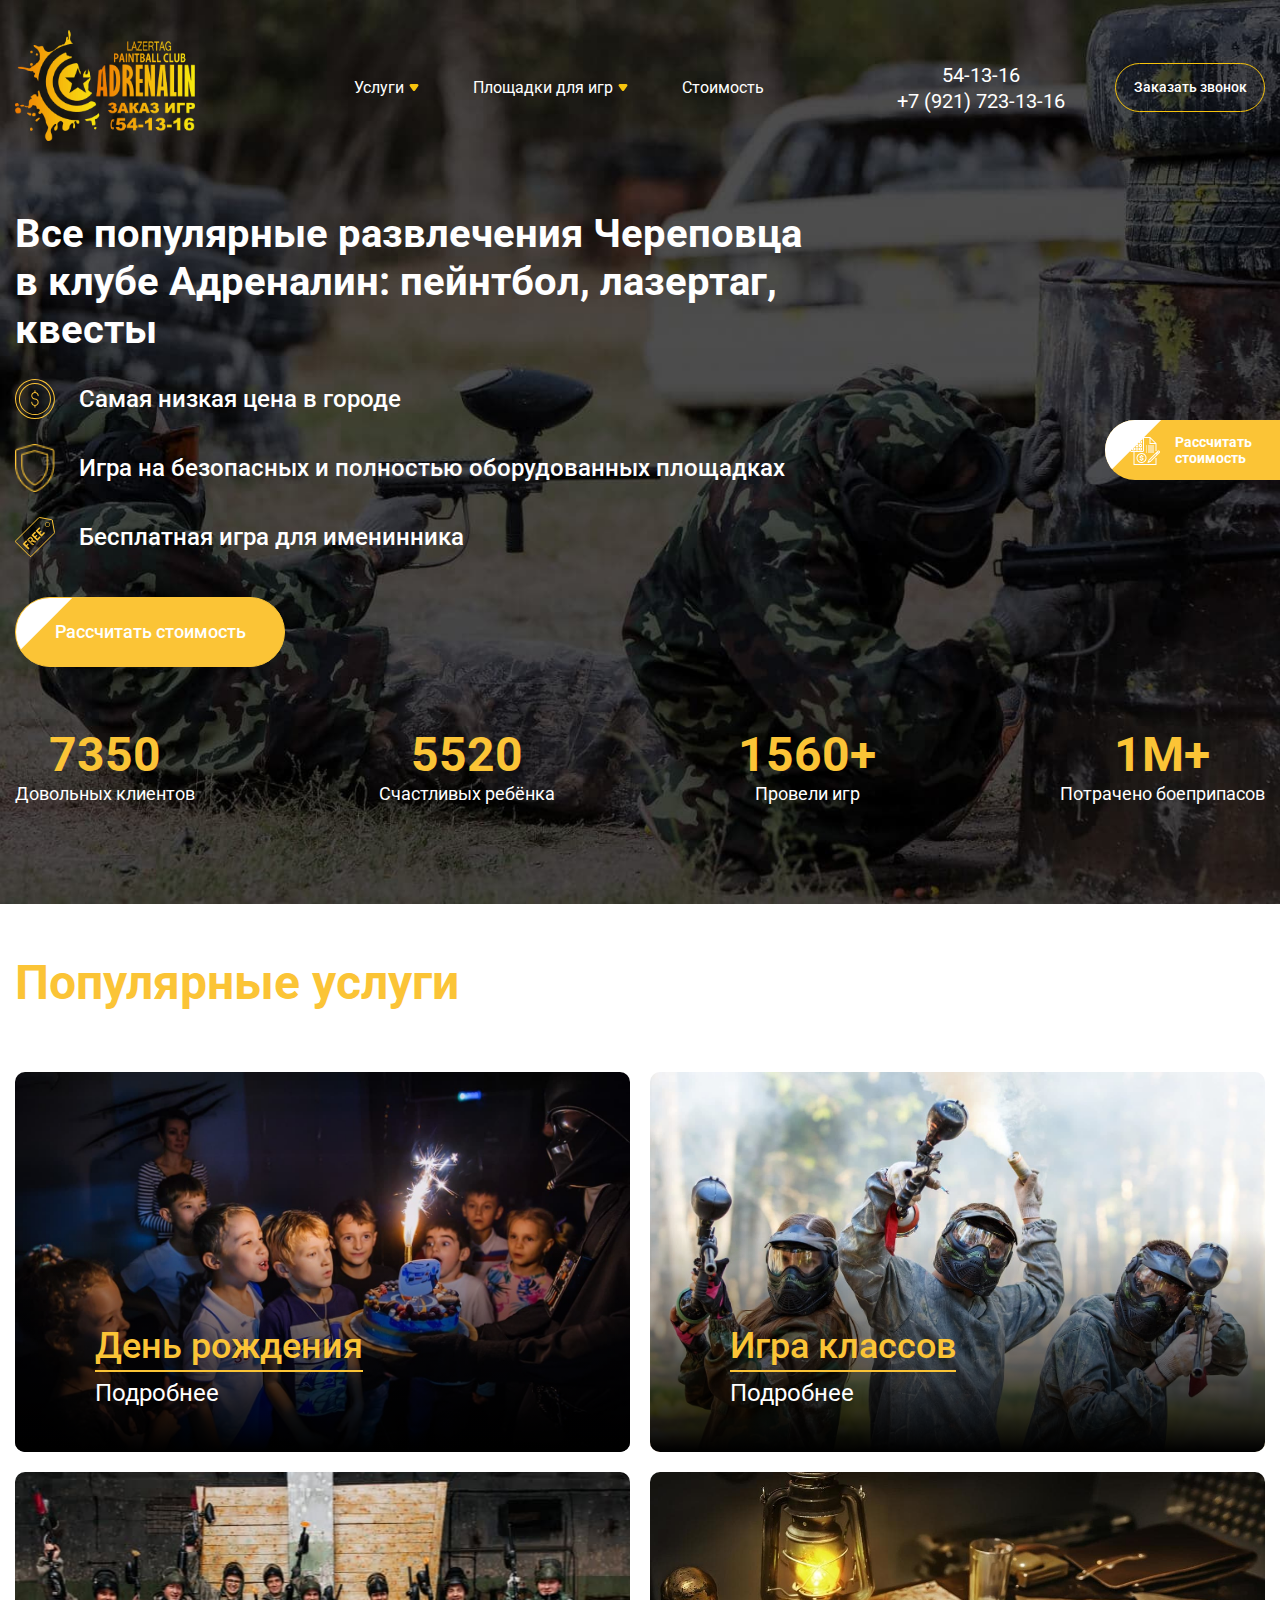
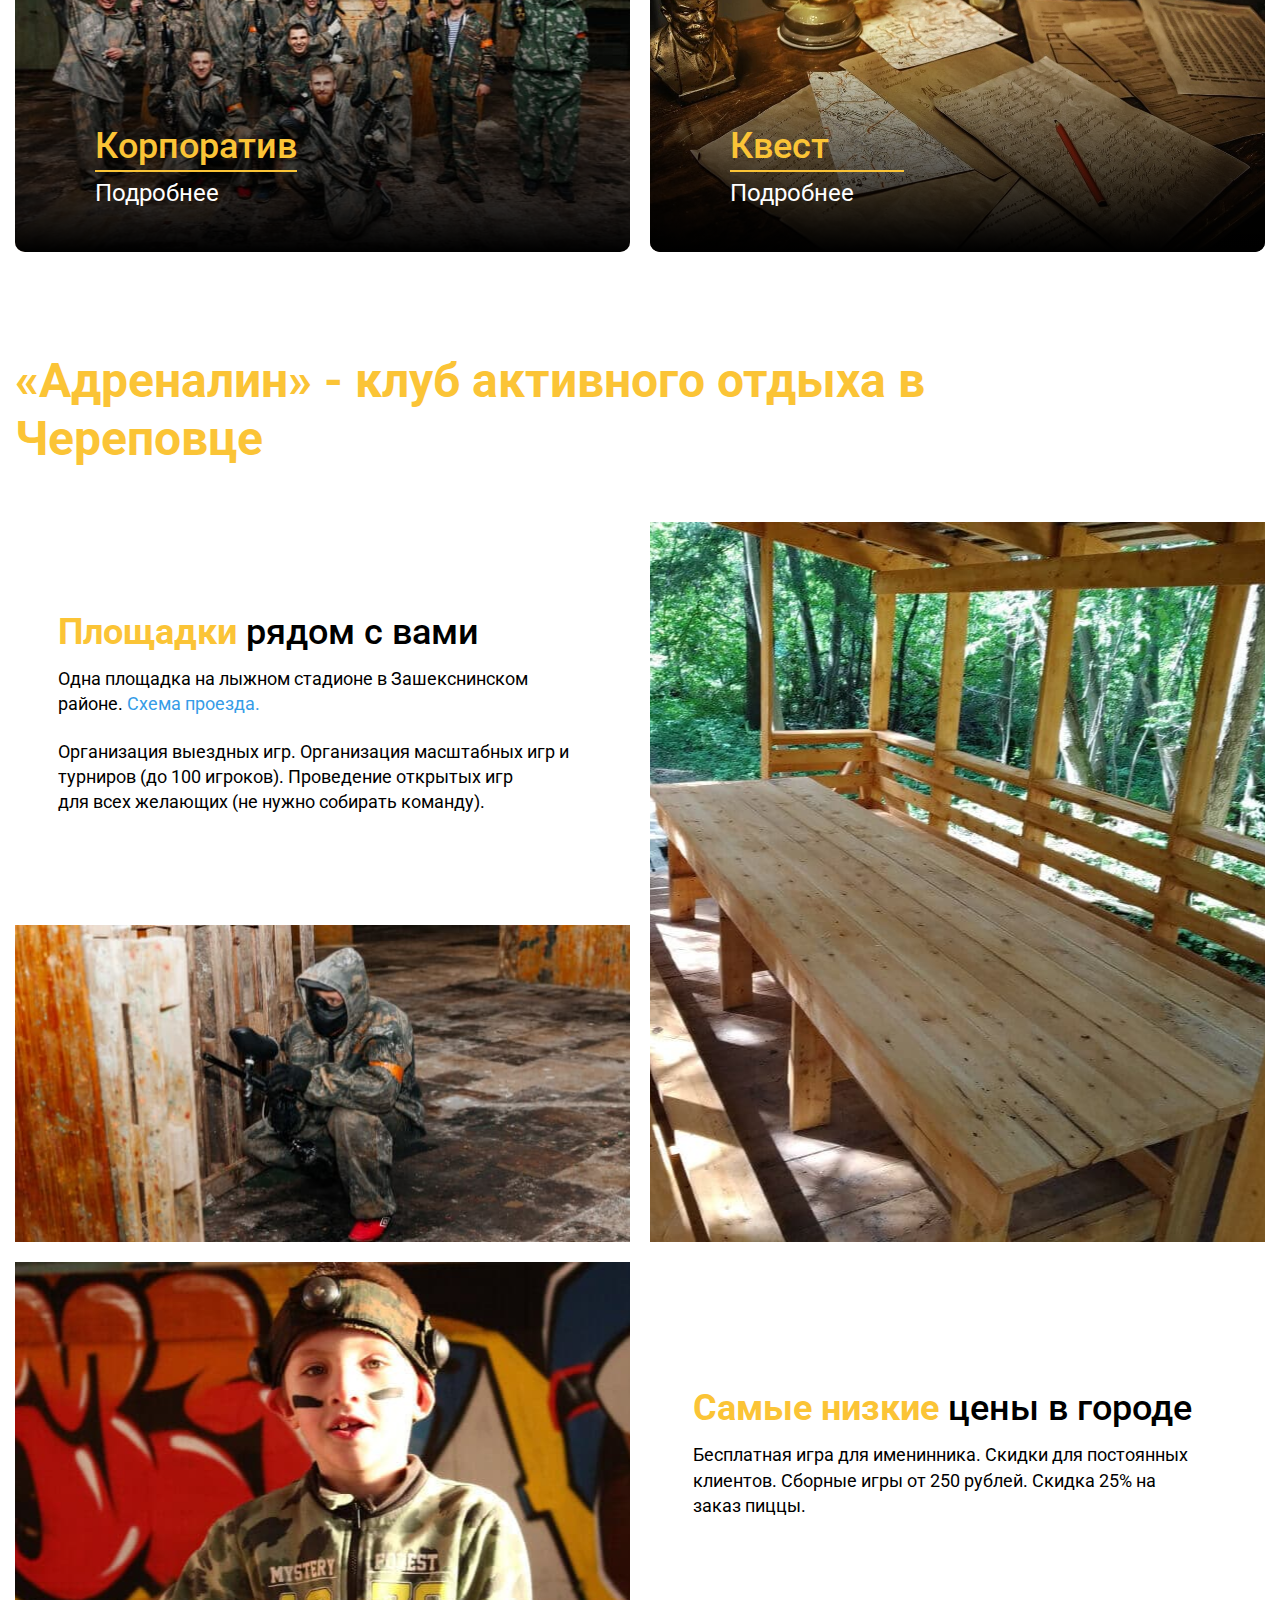
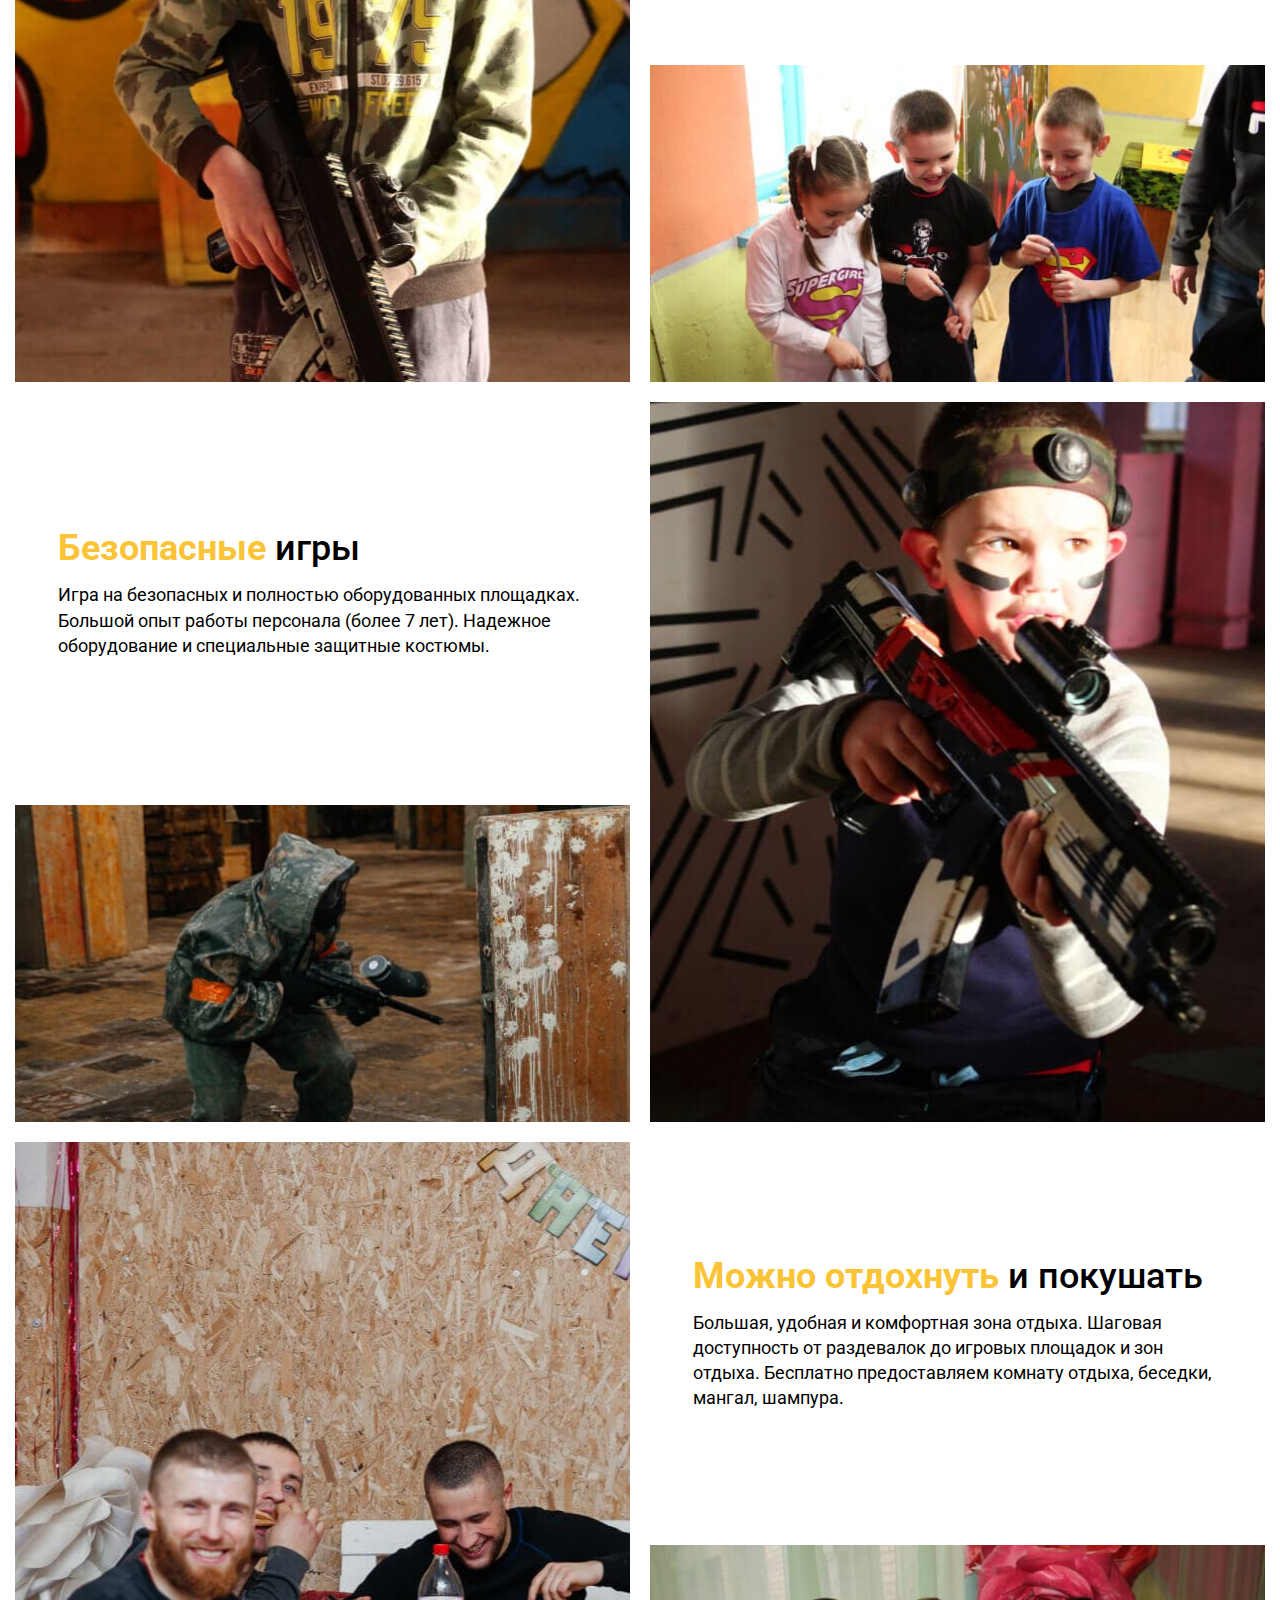
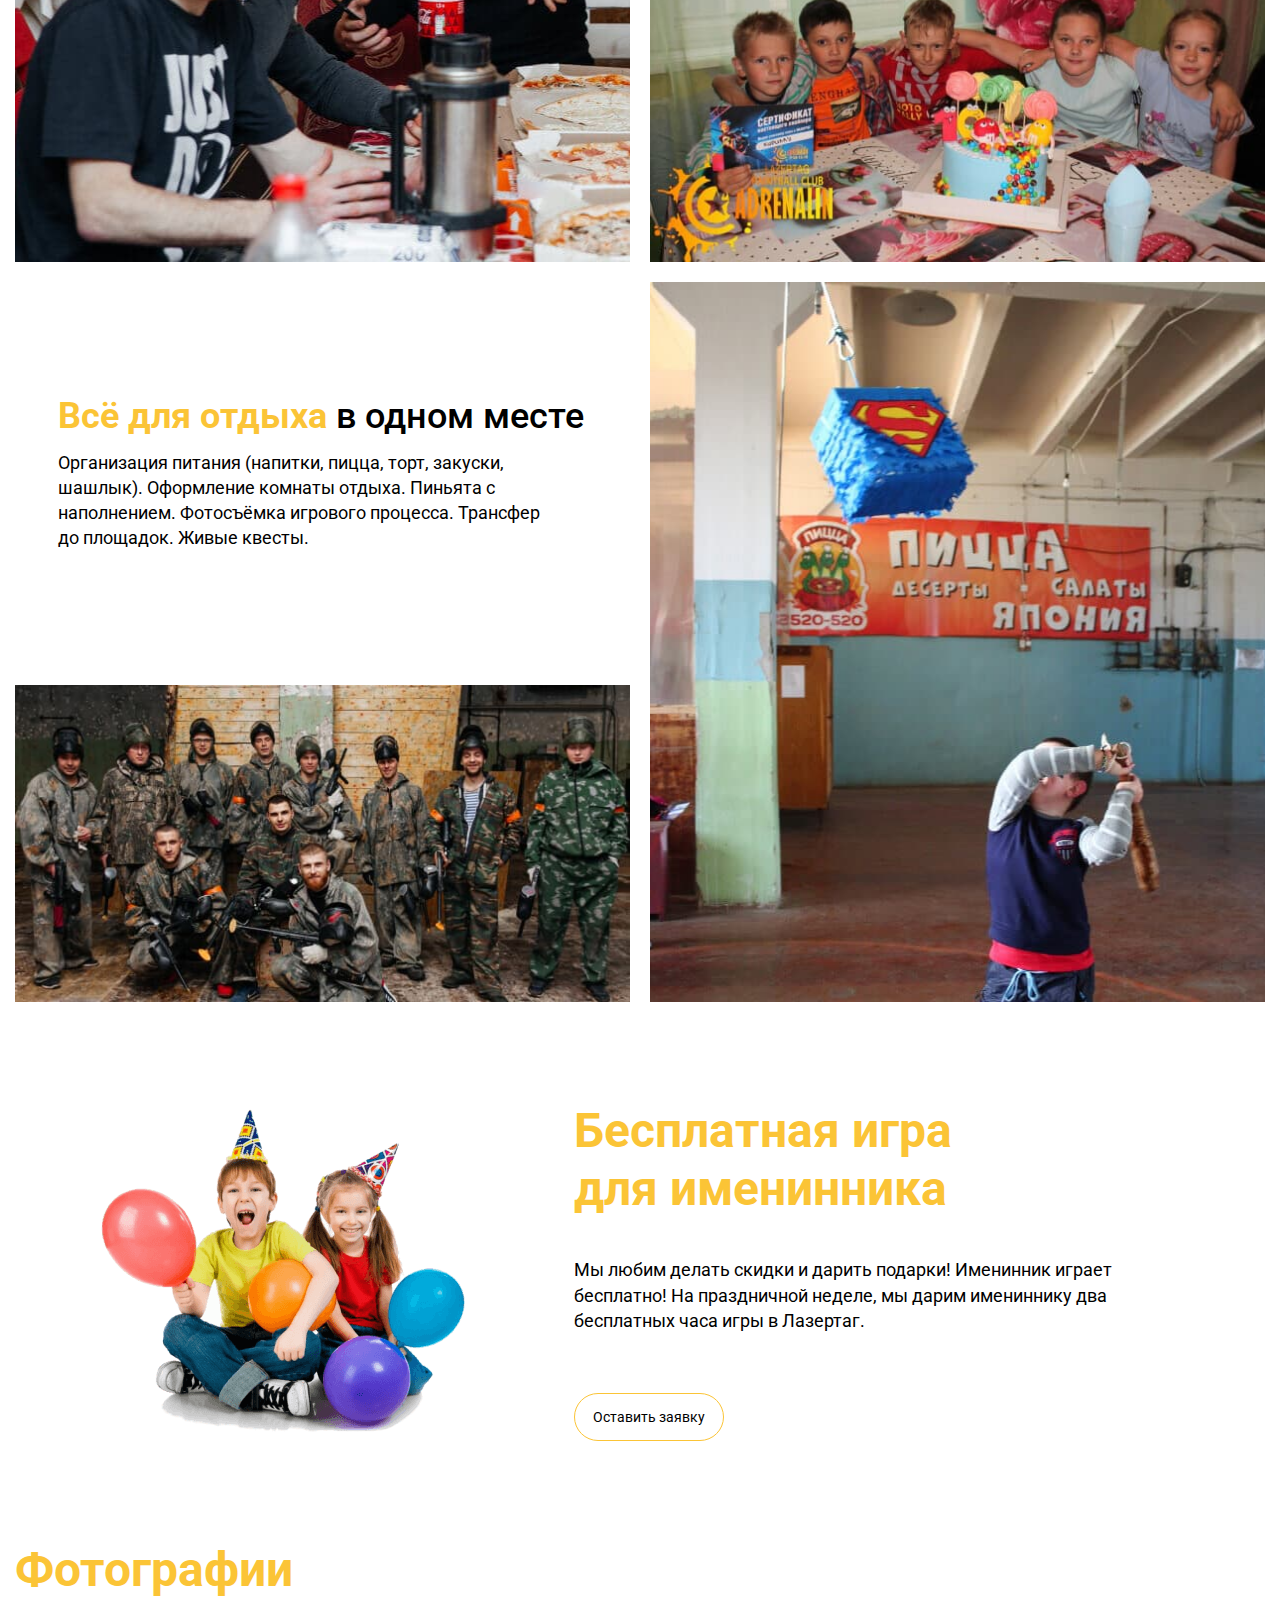
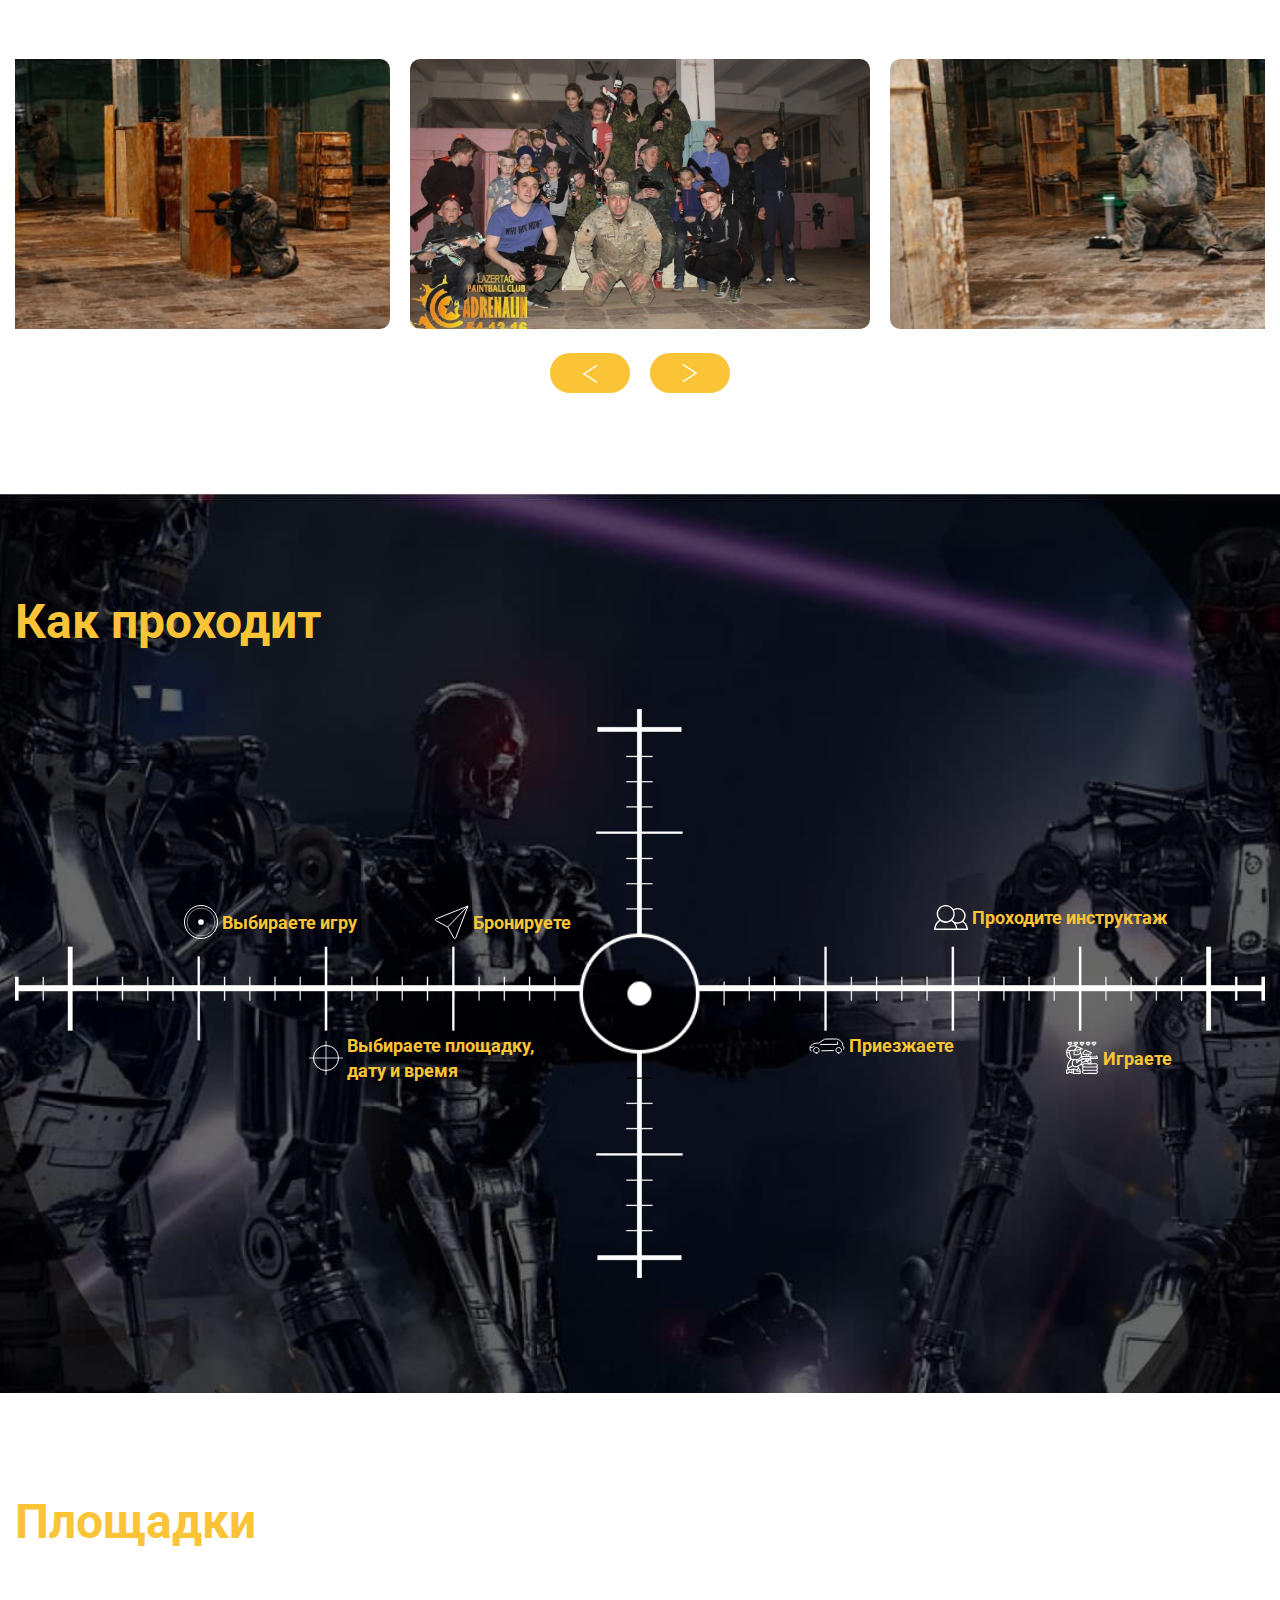
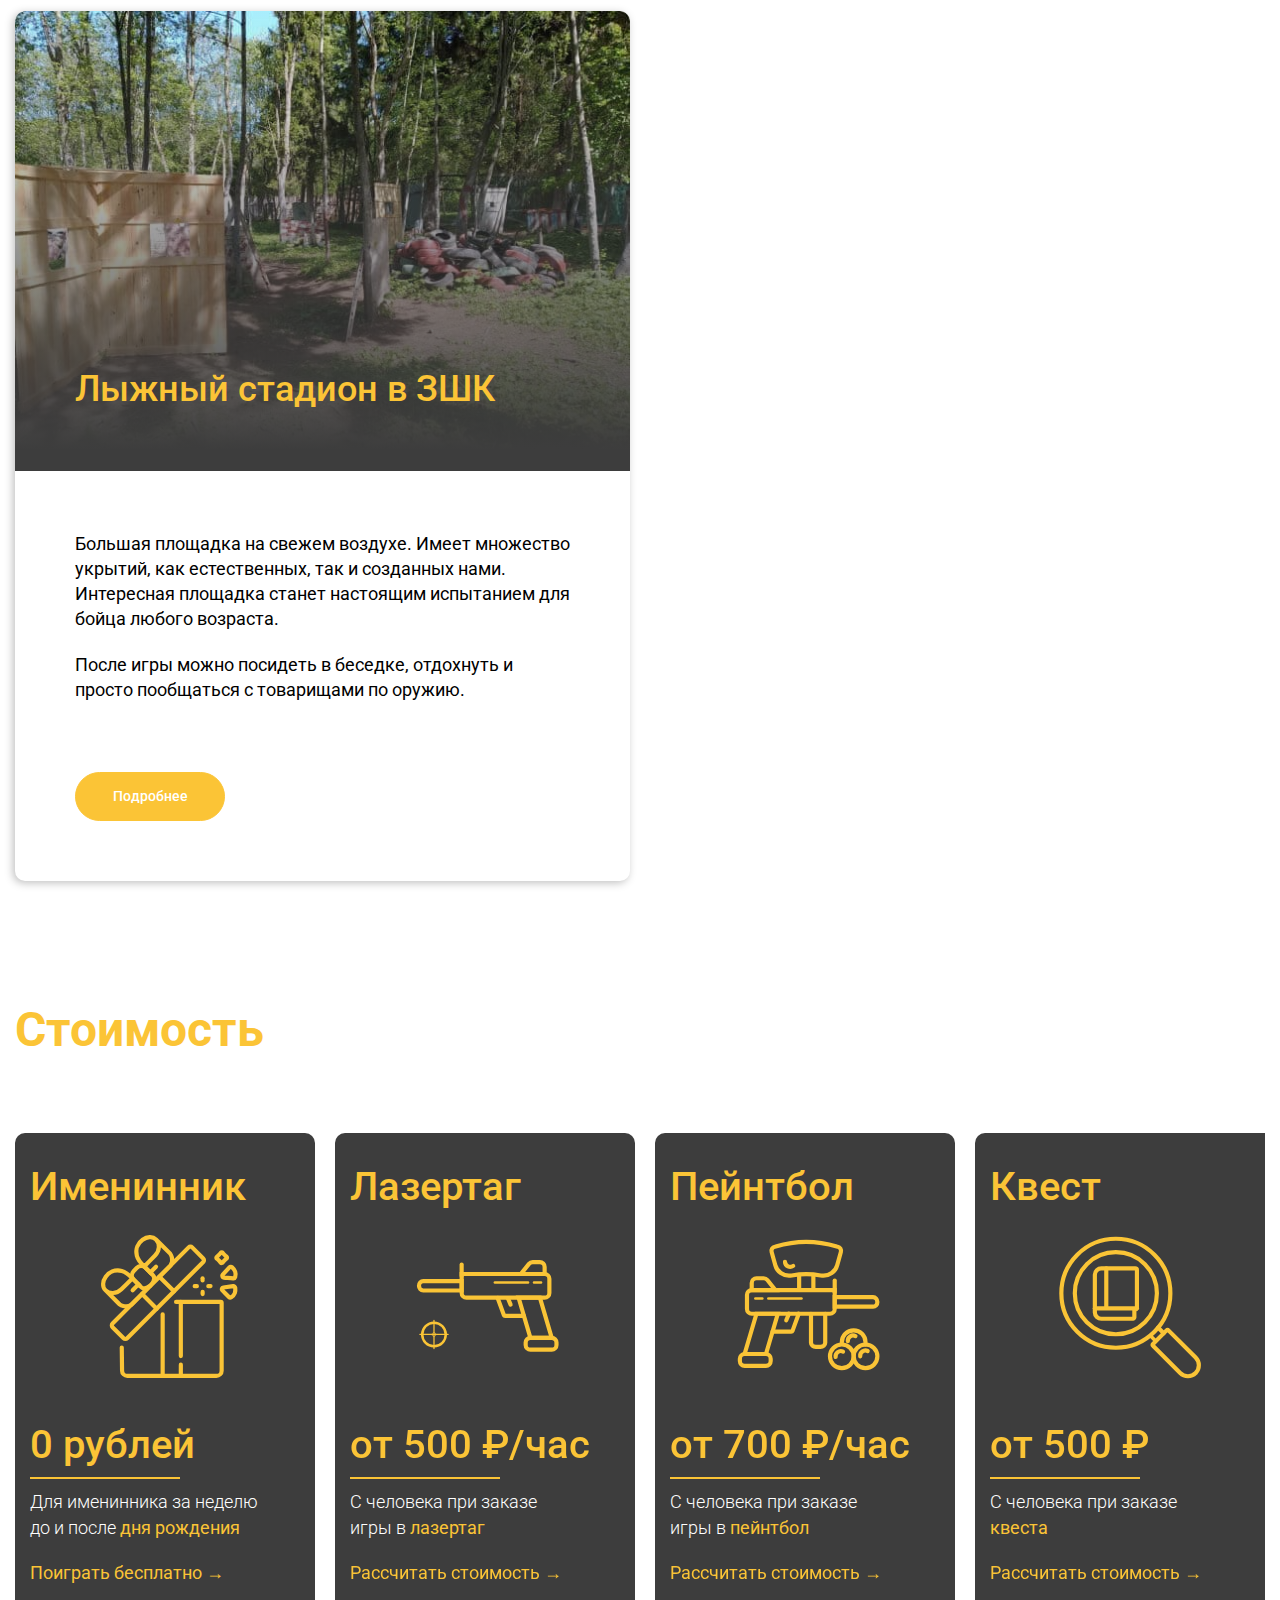
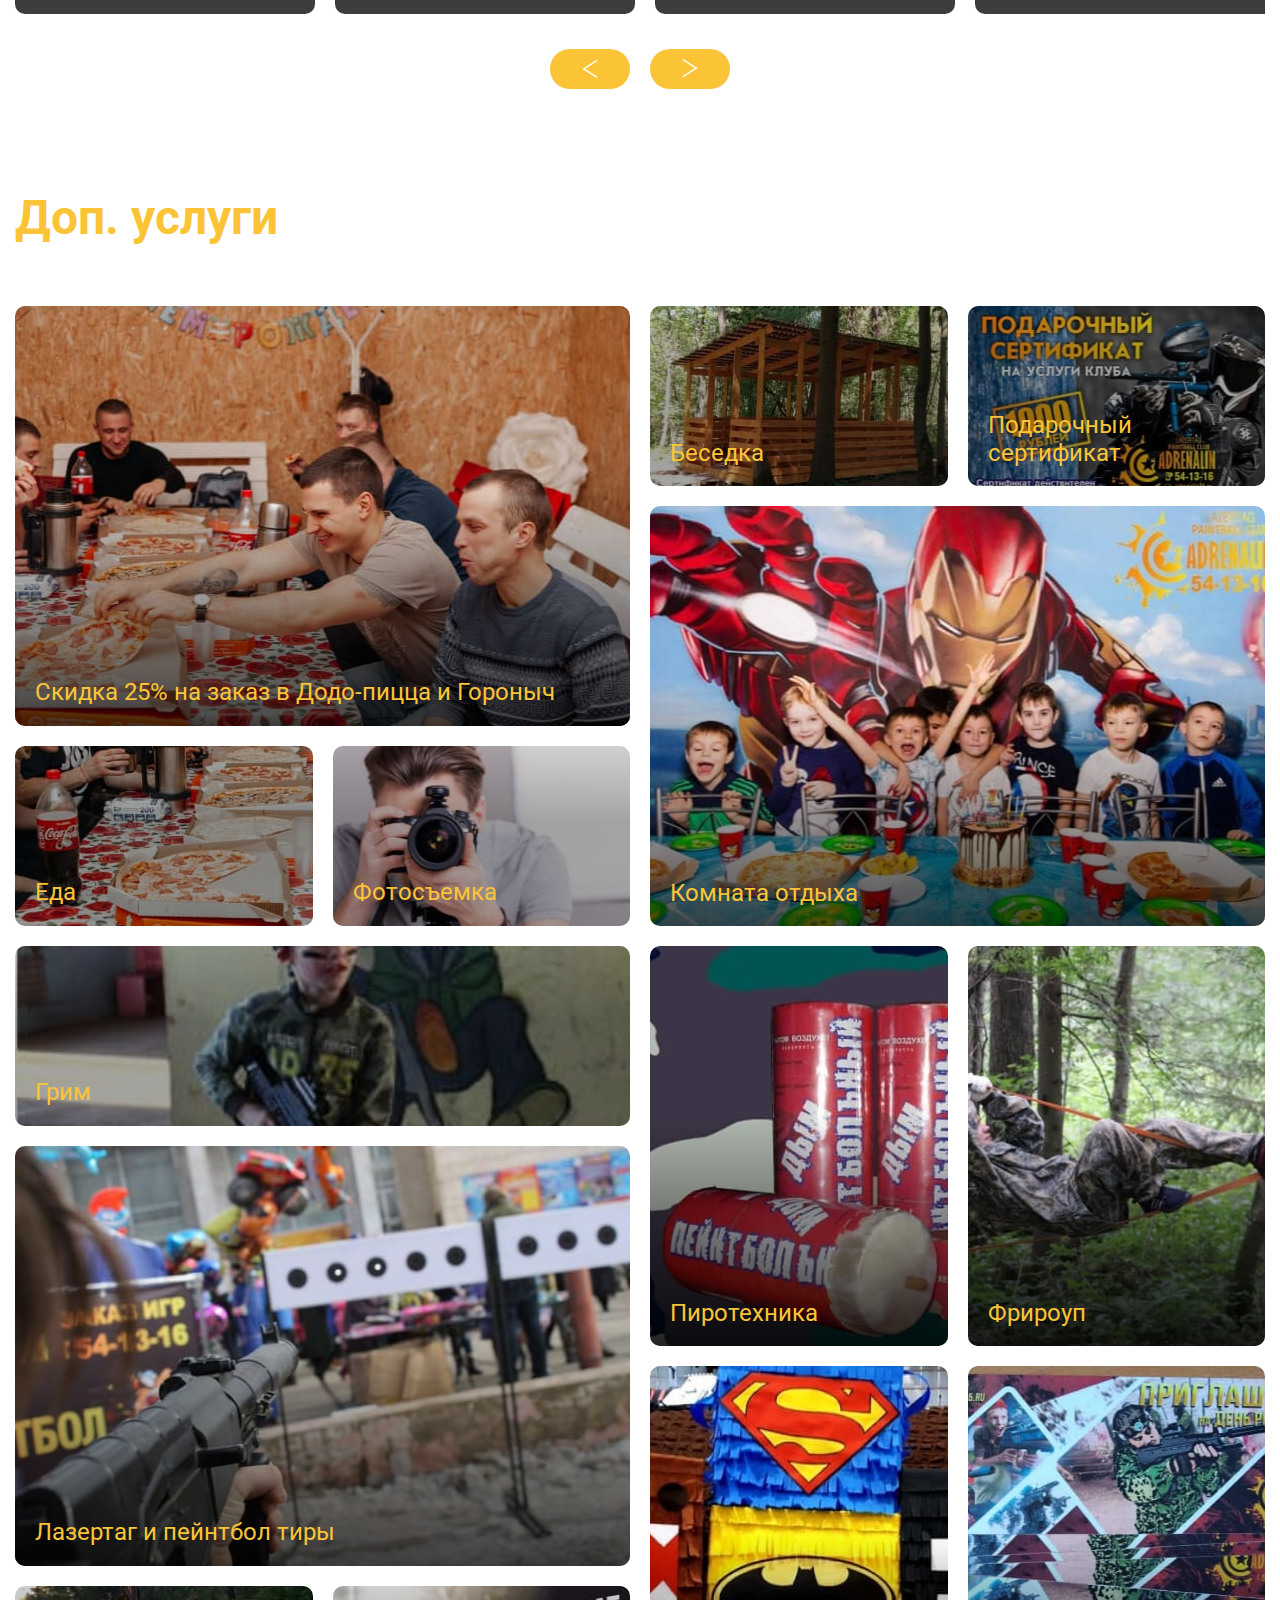
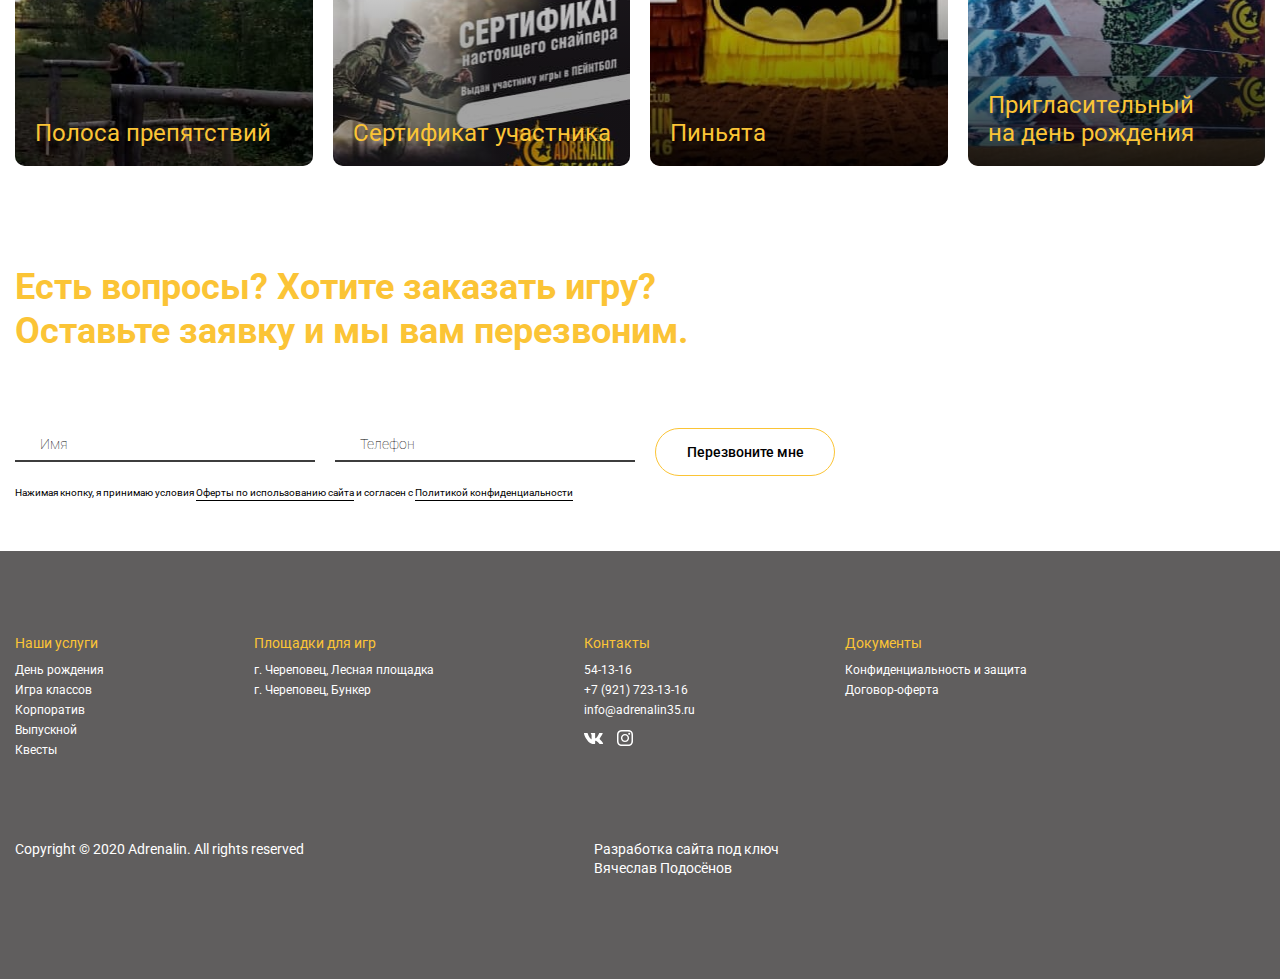
==== index.html @ 14b2c1c0 "init" ====
<!DOCTYPE html>
<html lang="ru">

<head>
  <meta charset="UTF-8">
  <meta name="viewport" content="width=device-width, initial-scale=1.0">
  <meta http-equiv="X-UA-Compatible" content="ie=edge">
  <meta name="yandex-verification" content="b590a2e777eed616" />
  <meta name="yandex-verification" content="81e74658644d8a19" />
  <meta name="google-site-verification" content="mlDcYe18H4Ub1R3dvEG7f7HrhMJBA-xGNhV6QGsME8Y" />
  <meta name="description" content="Клуб активного отдыха в Череповце - «Адреналин». Лазертаг, пейнтбол, нёрф, игровые квесты. Бесплатная игра для именинника, сертифицированные и оборудованные площадки. ☎+7 (921) 723-13-16" />
  <title>Клуб активного отдыха в Череповце - «Адреналин» | лазертаг, пейнтбол, нёрф</title>
  <link rel="shortcut icon" href="./favicon.ico" type="image/x-icon">
  <link rel="stylesheet" href="css/style.min.css">
  <link rel="stylesheet" href="css/jquery.formstyler.css">
<link rel="canonical" href="/">
</head>

<body>
  <div class="overlay" id="overlay"></div>
  <div class="popup main-modal" id="main-modal">
    <div class="popup__close popup-close"></div>
    <div class="main-modal__inner">
      <div class="main-modal__title title3"><span class="yellow">Оставьте заявку</span><br>
        и&nbsp;мы&nbsp;вам перезвоним</div>
      <form class="send-form-mess" action="mailer.php" method="POST">
        <div class="mainform__row">
          <div class="mainform__line">
            <input required class="mainform__field" type="text" id="name5" name="Имя пользователя:">
            <label class="mainform__label" for="name5">Имя</label>
          </div>
          <div class="mainform__line">
            <input required class="mainform__field" type="text" id="phone5" name="Телефон пользователя:">
            <label class="mainform__label" for="phone5">Телефон</label>
          </div>
          <div class="mainform__alert">Нажимая кнопку, я принимаю условия <a href="confidentiality.html">Оферты по
              использованию сайта </a> и&nbsp;согласен с <a href="protect.html">Политикой конфиденциальности</a></div>
          <button class="mainform__btn btn btn-11"><span>Перезвоните мне</span></button>
        </div>
      </form>
    </div>
  </div>
  
  <div class="calc-btn blick-btn popup-btn quiz-play met-btn" data-m-target="Jarlik-sprava" data-popup="quiz">
    <img src="img/calc-btn.png" alt="" class="calc-btn__img">
    <span>
      Рассчитать
      стоимость
    </span>
    <div class="blick-btn__before"></div>
    <div class="blick-btn__after"></div>
  </div>
  
  <div class="quiz popup" id="quiz">
    <div class="quiz__cost">
      <div class="quiz__cost-text">Ваша скидка</div>
      <div class="quiz__cost-number"><input form="quizForm" class="quiz-discount" name="Размер скидки:" type="text"
          value="200" readonly>₽</div>
    </div>
    <div class="quiz__close popup__close popup-close"></div>
    <form class="quiz__content form-send" method="post" action="mailer.php" id="quizForm">
      <div class="quiz-item current" data-quiz="1">
        <input type="radio" checked class="dis-none">
        <div class="quiz__title">
          Ответьте на 6 вопросов
          и получите скидку на игру,
          а&nbsp;также индивидуальный расчёт стоимости игры.
        </div>
      </div>
      <div class="quiz-item" data-quiz="2">
        <div class="quiz__title">
          Какой у вас повод для игры?
        </div>
        <div class="quiz-row">
          <div class="quiz-row__info tabs-quiz">
            <div class="quiz__radio tabs-quiz__item current" data-tab="qi1">
              <input id="reason1" name="Тип мероприятия:" type="radio" value="День рождения">
              <label for="reason1">День рождения</label>
            </div>
            <div class="quiz__radio tabs-quiz__item" data-tab="qi2">
              <input id="reason2" name="Тип мероприятия:" type="radio" value="Игра класса/выпускной">
              <label for="reason2">Игра класса/выпускной</label>
            </div>
            <div class="quiz__radio tabs-quiz__item" data-tab="qi3">
              <input id="reason3" name="Тип мероприятия:" type="radio" value="Сборная игра">
              <label for="reason3">Сборная игра</label>
            </div>
            <div class="quiz__radio tabs-quiz__item" data-tab="qi4">
              <input id="reason4" name="Тип мероприятия:" type="radio" value="Корпоратив">
              <label for="reason4">Корпоратив</label>
            </div>
          </div>
          <div class="quiz-tabs">
            <div class="quiz-row__img tabs-inner__item current ibg" id="qi1"
              style="background-image: url(img/birthday/hero.jpg);"></div>
            <div class="quiz-row__img tabs-inner__item ibg" id="qi2"
              style="background-image: url(img/game/hero-bg2.jpg);"></div>
            <div class="quiz-row__img tabs-inner__item ibg" id="qi3"
              style="background-image: url(img/quest/quest-bg.jpg);"></div>
            <div class="quiz-row__img tabs-inner__item ibg" id="qi4" style="background-image: url(img/company/hero.jpg);">
            </div>
          </div>
        </div>
      </div>
      <div class="quiz-item" data-quiz="3">
        <div class="quiz__title">
          Сколько человек планируется?
        </div>
        <div class="quiz-row1">
          <div class="quiz-row1__info">
            <div class="quiz__radio">
              <input id="howmuch1" name="Сколько человек?" type="radio" value="1">
              <label for="howmuch1">1</label>
            </div>
            <div class="quiz__radio">
              <input id="howmuch2" name="Сколько человек?" type="radio" value="до 6">
              <label for="howmuch2">до 6</label>
            </div>
            <div class="quiz__radio">
              <input id="howmuch3" name="Сколько человек?" type="radio" value="6-10">
              <label for="howmuch3">6-10</label>
            </div>
            <div class="quiz__radio">
              <input id="howmuch4" name="Сколько человек?" type="radio" value="10-15">
              <label for="howmuch4">10-15</label>
            </div>
            <div class="quiz__radio any">
  
              <input id="howmuch5" class="checkform" name="Сколько человек?" type="radio" value="">
              <label for="change_input">
                <input class="quiz-form-text" id="change_input" name="none" type="text" placeholder="Другое">
              </label>
            </div>
          </div>
        </div>
      </div>
      <div class="quiz-item" data-quiz="4">
        <div class="quiz__title">
          Средний возраст участников?
        </div>
        <div class="quiz-row1 quiz-age">
          <div class="quiz-row1__info">
            <div class="quiz__radio">
              <input id="age1" name="Средний возраст участников:" type="radio" value="до 6 лет">
              <label for="age1">до 6 лет</label>
            </div>
            <div class="quiz__radio">
              <input id="age2" name="Средний возраст участников:" type="radio" value="9-11 лет">
              <label for="age2">9-11 лет</label>
            </div>
            <div class="quiz__radio">
              <input id="age3" name="Средний возраст участников:" type="radio" value="15-18 лет">
              <label for="age3">15-18 лет</label>
            </div>
            <div class="quiz__radio">
              <input id="age4" name="Средний возраст участников:" type="radio" value="6 -8 лет">
              <label for="age4">6 -8 лет</label>
            </div>
            <div class="quiz__radio">
              <input id="age5" name="Средний возраст участников:" type="radio" value="12-14 лет">
              <label for="age5">12-14 лет</label>
            </div>
            <div class="quiz__radio">
              <input id="age6" name="Средний возраст участников:" type="radio" value="18+ лет">
              <label for="age6">18+ лет</label>
            </div>
          </div>
        </div>
      </div>
      <div class="quiz-item" data-quiz="5">
        <div class="quiz__title">
          Какую площадку выберете?
        </div>
        <div class="quiz-row2 quiz-platform">
          <div class="quiz-row2__column">
            <input type="radio" name="Площадка:" id="platform1" value="Лыжный cтадион в ЗШК">
            <label for="platform1">
              <img src="img/quiz/1.png" alt="">
              <span>Лыжный cтадион в ЗШК</span>
            </label>
          </div>
          <!-- <div class="quiz-row2__column">
            <input type="radio" name="Площадка:" id="platform2" value="Гоголя, 56 (за ТЦ «Рассвет»)">
            <label for="platform2">
              <img src="img/quiz/2.png" alt="">
              <span>Гоголя, 56 (за ТЦ «Рассвет»)</span>
            </label>
          </div> -->
        </div>
      </div>
      <div class="quiz-item" data-quiz="6">
        <div class="quiz__title">
          Напишите дату и время игры
        </div>
        <div class="quiz-row3 quiz-time">
          <div class="quiz__radio any">
            <input id="data-time" type="radio">
            <label for="change_input2">
              <input id="change_input2" name="Дата проведения:" class="quiz-form-text" type="text"
                placeholder="Желаемые дата и время игры">
            </label>
          </div>
        </div>
      </div>
      <div class="quiz-item" data-quiz="7">
        <div class="quiz__title">
          Что может понадобиться?
        </div>
        <input type="radio" checked class="dis-none">
        <div class="quiz-end__row">
          <div class="quiz__end-check">
            <input id="check1" name="Гидробол" type="checkbox" value="Есть">
            <label for="check1">Гидробол</label>
          </div>
          <div class="quiz__end-check hgj">
            <input id="check2" name="Полоса препятствий" type="checkbox" value="Есть">
            <label for="check2">Полоса препятствий</label>
          </div>
          <div class="quiz__end-check">
            <input id="check3" name="Ведущая" type="checkbox" value="Есть">
            <label for="check3">Ведущая</label>
          </div>
          <div class="quiz__end-check">
            <input id="check4" name="Пиньята" type="checkbox" value="Есть">
            <label for="check4">Пиньята</label>
          </div>
          <div class="quiz__end-check hgj">
            <input id="check5" name="Сертификат участника" type="checkbox" value="Есть">
            <label for="check5">Сертификат участника</label>
          </div>
          <div class="quiz__end-check">
            <input id="check6" name="Музыка" type="checkbox" value="Есть">
            <label for="check6">Музыка</label>
          </div>
          <div class="quiz__end-check">
            <input id="check7" name="Грим" type="checkbox" value="Есть">
            <label for="check7">Грим</label>
          </div>
          <div class="quiz__end-check hgj">
            <input id="check8" name="Комната отдыха" type="checkbox" value="Есть">
            <label for="check8">Комната отдыха</label>
          </div>
          <div class="quiz__end-check">
            <input id="check9" name="Фрироуп" type="checkbox" value="Есть">
            <label for="check9">Фрироуп</label>
          </div>
          <div class="quiz__end-check">
            <input id="check10" name="Тир" type="checkbox" value="Есть">
            <label for="check10">Тир</label>
          </div>
          <div class="quiz__end-check hgj">
            <input id="check11" name="Пригласительные" type="checkbox" value="Есть">
            <label for="check11">Пригласительные</label>
          </div>
          <div class="quiz__end-check">
            <input id="check12" name="Тимбилдинг" type="checkbox" value="Есть">
            <label for="check12">Тимбилдинг</label>
          </div>
        </div>
      </div>
      <div class="quiz-item" data-quiz="8">
        <div class="quiz__title">
          Оставьте контакты и получите
          расчёт стоимости и скидку
          на&nbsp;игру
        </div>
        <div class="quiz-row4 quiz-contact">
          <div class="quiz__radio any any2">
            <input id="quizName" name="Имя пользователя:" class="quiz-form-text" type="text" required>
            <label for="quizName">Имя</label>
          </div>
          <div class="quiz__radio any any2">
            <input id="quizPhone" name="Телефон:" class="quiz-form-text" type="text" required>
            <label for="quizPhone">Телефон</label>
          </div>
        </div>
        <button type="submit" class="btn quiz-btn-send btn-12"><span>Далее</span></button>
      </div>
    </form>
    <!-- /.quiz__content -->
    <div class="quiz__info">
      <div class="quiz__info-content">
        <button class="quiz__info-prev btn"><span>Назад</span><span class="arr"></span></button>
        <div class="quiz__info-question">Вопрос <span class="quiz__info-start"></span> из <span
            class="quiz__info-end"></span></div>
        <button class="quiz__info-next btn"><span>Далее</span><span class="arr"></span></button>
      </div>
      <div class="quiz__line">
        <div class="quiz__line-complete"></div>
      </div>
    </div>
    <!-- /.quiz__info -->
  </div>
  <!-- /.quiz -->
  <div class="mainblock-wrapper ibg" style="background-image: url(img/main/bg.jpg);">
    <!-- <Шапка сайта> -->
    <header class="header fixed white">
      <div class="container">
        <div class="header__inner">
          <a href="/" class="header__logo">
            <img src="img/header/logo.png" alt="">
          </a>
          <div class="header-menu">
            <div class="header-menu__close popup-close">
    
            </div>
            <ul class="header__menu">
              <li class="header__list">
                Услуги
                <ul class="header__submenu">
                  <li><a href="birthday.html">День рождения</a></li>
                  <li><a href="lasertag.html">Лазертаг</a></li>
                  <li><a href="game.html">Игра классов</a></li>
                  <li><a href="company.html">Корпоратив</a></li>
                  <li><a href="release.html">Выпускной</a></li>
                  <li><a href="quest.html">Квесты</a></li>
                </ul>
              </li>
              <li class="header__list">
                Площадки для игр
                <ul class="header__submenu">
                  <li><a href="platform1.html">г. Череповец, Лесная площадка</a></li>
                  <li><a href="platform3.html">г. Череповец, Бункер</a></li>
                  <!-- <li><a href="platform2.html">г. Череповец, ул. Гоголя</a></li> -->
                </ul>
              </li>
              <li class="header__cost"><a href="#">Стоимость</a></li>
            </ul>
          </div>
          <div class="header__col">
            <div class="header__phone">
              <a href="tel:+541316">54-13-16</a>
              <a href="tel:+79217231316">+7 (921) 723-13-16</a>
            </div>
            <button class="header__btn btn btn-11 popup-btn met-btn" data-m-target="Zakaz_zvonka_shapka" data-popup="main-modal"><span>Заказать звонок</span></button>
          </div>
          <div class="header-burger">
            <span></span>
            <span></span>
            <span></span>
          </div>
        </div>
        <!-- /.header__inner -->
      </div>
      <!-- /.container -->
    </header>
    <!-- </Шапка сайта> -->

    <!-- <ГЛАВНЫЙ БЛОК> -->
    <section class="mainblock">
      <div class="container">
        <div class="mainblock__inner">
          <h2 class="mainblock__title title">Все популярные развлечения Череповца
            в&nbsp;клубе Адреналин: пейнтбол, лазертаг, квесты</h2>
          <ul class="mainblock__list">
            <li class="mainblock__list-item">
              <img src="img/main/1.svg" alt="">
              <span>Самая низкая цена в городе</span>
            </li>
            <li class="mainblock__list-item">
              <img src="img/main/2.png" alt="">
              <span>Игра на безопасных и полностью оборудованных площадках</span>
            </li>
            <li class="mainblock__list-item">
              <img src="img/main/3.svg" alt="">
              <span>Бесплатная игра для именинника</span>
            </li>
          </ul>
          <div class="mainblock__row">
            <!-- <form action="" method="get" onsubmit="ym(57870985, 'reachGoal', 'Glavnaya_raschet'); return true;"> -->
              <button data-m-target="Glavnaya_raschet" class="mainblock__btn btn popup-btn quiz-play blick-btn met-btn" data-popup="quiz">
                Рассчитать стоимость
                <span class="blick-btn__before"></span>
                <span class="blick-btn__after"></span>
              </button>
            <!-- </form> -->
            <!-- <div class="video">
              <div class="video__click">
                <div class="video__click-body"></div>
                <img src="img/icons/play.svg" alt="" class="video__click-play">
              </div>
              <button class="video__btn">Смотреть видео</button>
            </div> -->
          </div>
          <!-- /.mainblock__row -->
        </div>
        <!-- /.mainblock__inner -->
      </div>
      <!-- /.container -->
      <div class="mainblock__fact">
        <div class="container">
          <div class="mainblock__fact-list">
            <div class="mainblock__fact-item">
              <span class="mainblock__fact-item__number"><span id="animNumber1" class="number-anim">1</span></span>
              <p class="mainblock__fact-item__text">Довольных клиентов</p>
            </div>
            <div class="mainblock__fact-item">
              <span class="mainblock__fact-item__number"><span id="animNumber2" class="number-anim">1</span></span>
              <p class="mainblock__fact-item__text">Счастливых ребёнка</p>
            </div>
            <div class="mainblock__fact-item">
              <span class="mainblock__fact-item__number"><span id="animNumber3" class="number-anim">1</span>+</span>
              <p class="mainblock__fact-item__text">Провели игр</p>
            </div>
            <div class="mainblock__fact-item">
              <span class="mainblock__fact-item__number"><span id="animNumber4" class="number-anim">1</span>М+</span>
              <p class="mainblock__fact-item__text">Потрачено боеприпасов</p>
            </div>
          </div>
          <!-- /.mainblock__fact-list -->
        </div>
        <!-- /.container -->
      </div>
    </section>
    <!-- </ГЛАВНЫЙ БЛОК> -->
  </div>
  <!-- /.mainblock-wrapper -->

  <!-- <УСЛУГИ> -->
  <section class="services sect">
    <div class="container">
      <h2 class="services__title title title_r">
        Популярные услуги
      </h2>
      <div class="services__inner">
        <div class="services__item ibg" style="background-image: url(img/services/1.jpg);">
          <div class="services__item-content">
            <h3 class="services__item-title title3 yellow">День рождения</h3>
            <a href="birthday.html" class="services__more">Подробнее</a>
          </div>
        </div>
        <div class="services__item ibg" style="background-image: url(img/services/2.jpg);">
          <div class="services__item-content">
            <h3 class="services__item-title title3 yellow">Игра классов</h3>
            <a href="game.html" class="services__more">Подробнее</a>
          </div>
        </div>
        <div class="services__item ibg" style="background-image: url(img/services/3.jpg);">
          <div class="services__item-content">
            <h3 class="services__item-title title3 yellow">Корпоратив</h3>
            <a href="company.html" class="services__more">Подробнее</a>
          </div>
        </div>
        <div class="services__item ibg" style="background-image: url(img/services/4.jpg);">
          <div class="services__item-content">
            <h3 class="services__item-title title3 yellow">Квест</h3>
            <a href="quest.html" class="services__more">Подробнее</a>
          </div>
        </div>
      </div>
      <!-- /.services__inner -->
    </div>
    <!-- /.container -->
  </section>
  <!-- </УСЛУГИ> -->

  <!-- <О НАС> -->
  <section class="about sect">
    <div class="container">
      <h1 class="about__title title">
       «Адреналин» - клуб активного отдыха в Череповце
      </h1>
      <div class="about__row about-row">
        <div class="about-row__info">
          <div class="about-row__info-text">
            <h3 class="about-row__info-title title3"><strong>Площадки</strong> рядом с&nbsp;вами</h3>
            <!-- <p>
              Две больших крытых площадки за ТЦ «Рассвет» по&nbsp;адресу ул. Гоголя 56 площадью 1000 м² и 2000 м²
              для&nbsp;игры в&nbsp;лазертаг и пейнтбол.<a href="https://youtu.be/1ooM6f_Du_Q"  rel="nofollow" target="_blank">Схема
                проезда.</a>
            </p> -->
            <p>
              Одна площадка на лыжном cтадионе в Зашекснинском районе.
              <a href="https://youtu.be/qgeE4R1Gayg"  rel="nofollow" target="_blank">Схема проезда.</a>
            </p>
            <p>
              Организация выездных игр. Организация масштабных игр
              и турниров (до 100 игроков). Проведение открытых игр для&nbsp;всех желающих (не нужно собирать команду).
            </p>
          </div>
          <div class="about-row__info-img">
            <img src="img/about/1.jpg" alt="">
          </div>
        </div>
        <!-- /.about-row__info -->
        <div class="about-row__img ibg" style="background-image: url(img/about/2.jpg);"></div>
      </div>
      <!-- /.about-row -->

      <div class="about__row about-row">
        <div class="about-row__info">
          <div class="about-row__info-text">
            <h3 class="about-row__info-title title3"><strong>Самые низкие</strong> цены в&nbsp;городе</h3>
            <p>
              Бесплатная игра для именинника. Скидки для постоянных клиентов. Сборные игры от 250 рублей. Скидка 25% на
              заказ&nbsp;пиццы.
            </p>
          </div>
          <div class="about-row__info-img">
            <img src="img/about/4.jpg" alt="">
          </div>
        </div>
        <!-- /.about-row__info -->
        <div class="about-row__img ibg" style="background-image: url(img/about/3.jpg);"></div>
      </div>
      <!-- /.about-row -->

      <div class="about__row about-row">
        <div class="about-row__info">
          <div class="about-row__info-text">
            <h3 class="about-row__info-title title3"><strong>Безопасные</strong> игры</h3>
            <p>
              Игра на безопасных и полностью оборудованных площадках.
              Большой опыт работы персонала (более 7 лет). Надежное оборудование и специальные защитные костюмы.
            </p>
          </div>
          <div class="about-row__info-img">
            <img src="img/about/5.jpg" alt="">
          </div>
        </div>
        <!-- /.about-row__info -->
        <div class="about-row__img ibg" style="background-image: url(img/about/6.jpg);"></div>
      </div>
      <!-- /.about-row -->

      <div class="about__row about-row">
        <div class="about-row__info">
          <div class="about-row__info-text">
            <h3 class="about-row__info-title title3"><strong>Можно отдохнуть</strong> и&nbsp;покушать</h3>
            <p>
              Большая, удобная и комфортная зона отдыха. Шаговая доступность от раздевалок до&nbsp;игровых площадок и
              зон
              отдыха. Бесплатно предоставляем комнату отдыха, беседки, мангал, шампура.
            </p>
          </div>
          <div class="about-row__info-img">
            <img src="img/about/8.jpg" alt="">
          </div>
        </div>
        <!-- /.about-row__info -->
        <div class="about-row__img ibg" style="background-image: url(img/about/7.jpg);"></div>
      </div>
      <!-- /.about-row -->

      <div class="about__row about-row">
        <div class="about-row__info">
          <div class="about-row__info-text">
            <h3 class="about-row__info-title title3"><strong>Всё для отдыха</strong> в&nbsp;одном месте</h3>
            <p>
              Организация питания (напитки, пицца, торт, закуски, шашлык). Оформление комнаты отдыха. Пиньята&nbsp;с
              наполнением. Фотосъёмка игрового процесса. Трансфер
              до&nbsp;площадок. Живые квесты.
            </p>
          </div>
          <div class="about-row__info-img">
            <img src="img/about/9.jpg" alt="">
          </div>
        </div>
        <!-- /.about-row__info -->
        <div class="about-row__img ibg" style="background-image: url(img/about/10.jpg);"></div>
      </div>
      <!-- /.about-row -->
    </div>
    <!-- /.container -->
  </section>
  <!-- </О НАС> -->

  <!-- <БОНУС> -->
  <section class="bonus sect">
    <div class="container">
      <div class="bonus__inner">
        <div class="bonus__img">
          <img src="img/bonus/1.png" alt="">
        </div>
        <div class="bonus__info">
          <h2 class="bonus__title title">Бесплатная игра <br> для именинника</h2>
          <p class="bonus__text">Мы любим делать скидки и дарить подарки! Именинник играет бесплатно! На праздничной
            неделе, мы дарим имениннику два бесплатных часа игры в Лазертаг. </p>
          <button class="bonus__btn btn btn-11 popup-btn" data-popup="main-modal"><span>Оставить заявку</span></button>
        </div>
      </div>
      <!-- /.bonus__inner -->
    </div>
    <!-- /.container -->
  </section>
  <!-- </БОНУС> -->

  <!-- <ФОТО> -->
  <section class="photo sect">
    <div class="container">
      <h2 class="photo__titile title">Фотографии</h2>
    </div>
    <!-- /.container -->
    <div class="container-big">
      <div class="photo__slider slider-main">
        <div class="photo__item ibg" style="background-image: url(img/photo/1.jpg);"></div>
        <div class="photo__item ibg" style="background-image: url(img/photo/4.jpg);"></div>
        <div class="photo__item ibg" style="background-image: url(img/photo/2.jpg);"></div>
        <div class="photo__item ibg" style="background-image: url(img/photo/5.jpg);"></div>
        <div class="photo__item ibg" style="background-image: url(img/photo/3.jpg);"></div>
        <div class="photo__item ibg" style="background-image: url(img/photo/6.jpg);"></div>
      </div>
      <!-- /.photo__slider -->
    </div>
  </section>
  <!-- </ФОТО> -->

  <!-- <КАК ПРОХОДИТ> -->
  <section class="howit ibg" style="background-image: url(img/howit/bg.jpg);">
    <div class="container">
      <div class="howit__inner ibg" style="background-image: url(img/howit/mainaim.png);">
        <h2 class="howit__title title title_r">Как проходит</h2>
        <div class="howit__item">
          <img src="img/howit/aim.svg" alt="">
          <span class="howit__text">Выбираете игру</span>
        </div>
        <div class="howit__item">
          <img src="img/howit/aim2.svg" alt="">
          <span class="howit__text">Выбираете площадку,
            дату и время</span>
        </div>
        <div class="howit__item">
          <img src="img/howit/airplane.svg" alt="">
          <span class="howit__text">Бронируете</span>
        </div>
        <div class="howit__item">
          <img src="img/howit/car.svg" alt="">
          <span class="howit__text">Приезжаете</span>
        </div>
        <div class="howit__item">
          <img src="img/howit/team.svg" alt="">
          <span class="howit__text">Проходите инструктаж</span>
        </div>
        <div class="howit__item">
          <img src="img/howit/paintball.svg" alt="">
          <span class="howit__text">Играете</span>
        </div>
      </div>
      <!-- /.howit__inner -->
    </div>
    <!-- /.container -->
  </section>
  <!-- </КАК ПРОХОДИТ> -->


  <!-- <ПЛОЩАДКИ> -->
  <section class="platform sect">
    <div class="container">
      <h2 class="platform__title title">Площадки</h2>
      <div class="platform__list">
        <div class="platform__item">
          <div class="platform__item-img ibg" style="background-image: url(img/platform/1.jpg);">
            <h3 class="platform__item-title title3">Лыжный cтадион в ЗШК</h3>
          </div>
          <div class="platform__item-info">
            <p>Большая площадка на свежем воздухе. Имеет множество укрытий, как естественных, так и созданных нами.
              Интересная площадка станет настоящим испытанием
              для бойца любого возраста. </p>
            <p>После игры можно посидеть в беседке, отдохнуть
              и просто пообщаться с товарищами по оружию.</p>
            <div class="platform__nav">
              <a href="platform1.html" class="platform__link btn btn-12"><span>Подробнее</span></a>
              <div class="video">
                <div class="video__click">
                  <div class="video__click-body"></div>
                </div>
                <button class="video__btn">Смотреть видео</button>
              </div>
            </div>
          </div>
        </div>
        <!-- /.platform__item -->

        <!-- <div class="platform__item">
          <div class="platform__item-img ibg" style="background-image: url(img/platform/2.jpg);">
            <h3 class="platform__item-title title3">Гоголя, 56 (за&nbsp;ТЦ&nbsp;«Рассвет»)</h3>
          </div>
          <div class="platform__item-info">
            <p>Огромная площадка которая может вместить до 100 человек. В ней есть множество укрытий, место для отдыха
              после игры. </p>
            <p>Так же мы устраиваем там турниры. А ещё, когда темно, мы выключаем свет и включаем неоновый свет.
              Приходите и почувствуйте это сами!</p>
            <div class="platform__nav">
              <a href="platform2.html" class="platform__link btn btn-12"><span>Подробнее</span></a>
              <div class="video">
                <div class="video__click">
                  <div class="video__click-body"></div>
                </div>
                <button class="video__btn">Смотреть видео</button>
              </div>
            </div>
          </div>
        </div> -->
        <!-- /.platform__item -->
      </div>
      <!-- /.platform__list -->
    </div>
    <!-- /.container -->
  </section>
  <!-- </ПЛОЩАДКИ> -->

  <!-- <СТОИМОСТЬ> -->
  <section class="cost sect" id="cost-point">
    <div class="container">
      <h2 class="cost__title title title_r">Стоимость</h2>
      <div class="cost__list">
        <div class="cost__item cost-item-anim popup-btn quiz-play met-btn" data-m-target="glavnaya_stoimost" data-popup="main-modal">
          <div class="cost__item-title">Именинник</div>
          <div class="cost__item-img anim" id="anim3" data-anims="2">
            <!-- <img src="img/cost/1.svg" alt=""> -->
          </div>
          <h3 class="cost__item-heading">0 рублей</h3>
          <p class="cost__item-text">
            Для именинника за неделю<br>
            до и после <span>дня рождения</span>
          </p>
          <div class="cost__item-btn">Поиграть бесплатно →</div>
        </div>
        <!-- /.cost__item -->
        <div class="cost__item cost-item-anim popup-btn quiz-play met-btn" data-m-target="glavnaya_stoimost"  data-popup="quiz">
          <div class="cost__item-title">Лазертаг</div>
          <div class="cost__item-img anim" id="anim1" data-anims="0">
            <!-- <img src="img/cost/2.svg" alt=""> -->
          </div>
          <h3 class="cost__item-heading">от 500 ₽/час</h3>
          <p class="cost__item-text">
            С человека при заказе<br>
            игры в <span>лазертаг</span>
          </p>
          <div class="cost__item-btn">Рассчитать стоимость →</div>
        </div>
        <!-- /.cost__item -->
        <div class="cost__item cost-item-anim popup-btn quiz-play met-btn" data-m-target="glavnaya_stoimost"  data-popup="quiz">
          <div class="cost__item-title">Пейнтбол</div>
          <div class="cost__item-img anim" id="anim2" data-anims="1">
            <!-- <img src="img/cost/3.svg" alt=""> -->
          </div>
          <h3 class="cost__item-heading">от 700 ₽/час</h3>
          <p class="cost__item-text">
            С человека при заказе<br>
            игры в <span>пейнтбол</span>
          </p>
          <div class="cost__item-btn">Рассчитать стоимость →</div>
        </div>
        <!-- /.cost__item -->
        <div class="cost__item cost-item-anim popup-btn quiz-play met-btn" data-m-target="glavnaya_stoimost"  data-popup="quiz">
          <div class="cost__item-title">Квест</div>
          <div class="cost__item-img anim" id="anim4" data-anims="3">
            <!-- <img src="img/cost/4.svg" alt=""> -->
          </div>
          <h3 class="cost__item-heading">от 500 ₽</h3>
          <p class="cost__item-text">
            С человека при заказе<br>
            <span>квеста</span>
          </p>
          <div class="cost__item-btn">Рассчитать стоимость →</div>
        </div>
        <!-- /.cost__item -->
      </div>
      <!-- /.cost__list -->
    </div>
    <!-- /.container -->
  </section>
  <!-- </СТОИМОСТЬ> -->

    <!-- <ДОПОЛНИТЕЛЬНЫЕ УСЛУГИ> -->
    <div class="services-add sect">
      <div class="container">
        <h2 class="services-add__title title">Доп. услуги</h2>
        <div class="services-add__row row row-top">
          <div class="row__left">
            <div class="column-big ibg" style="background-image: url(img/servicesadd/1.jpg);">
              <div class="services-add__item">
                <h4 class="services-add__item-title">Скидка 25% на заказ в Додо-пицца и Гороныч</h4>
                <p class="services-add__item-text">У нас вы можете заказать еду и напитки в Додо-пицца 
                  или Горыныч со скидкой в 25%.</p>
              </div>
              <!-- /.services-add__item -->
            </div>
            <!-- /.column-big -->
            <div class="column-little ibg" style="background-image: url(img/servicesadd/2.jpg);">
              <div class="services-add__item">
                <h4 class="services-add__item-title">Еда</h4>
                <p class="services-add__item-text">Вы можете принести угощения с&nbsp;собой или доверить это нам</p>
              </div>
              <!-- /.services-add__item -->
            </div>
            <!-- /.column-little -->
            <div class="column-little ibg" style="background-image: url(img/servicesadd/3.jpg);">
              <div class="services-add__item">
                <h4 class="services-add__item-title">Фотосъемка</h4>
                <p class="services-add__item-text">На каждой игре проводится бесплатная фотосъёмка</p>
              </div>
              <!-- /.services-add__item -->
            </div>
            <!-- /.column-little -->
          </div>
          <!-- /.row__left -->
          <div class="row__right">
            <div class="column-little ibg" style="background-image: url(img/servicesadd/4.jpg);">
              <div class="services-add__item">
                <h4 class="services-add__item-title">Беседка</h4>
                <p class="services-add__item-text">На полигоне есть беседка, где 
                  можно отдохнуть, пообщаться и&nbsp;поесть шашлыки</p>
              </div>
              <!-- /.services-add__item -->
            </div>
            <!-- /.column-little -->
            <div class="column-little ibg" style="background-image: url(img/servicesadd/5.jpg);">
              <div class="services-add__item">
                <h4 class="services-add__item-title">Подарочный сертификат</h4>
                <p class="services-add__item-text">У нас вы можете приобрести 
                  подарочные сертификаты на любую сумму</p>
              </div>
              <!-- /.services-add__item -->
            </div>
            <!-- /.column-little -->
            <div class="column-big ibg" style="background-image: url(img/servicesadd/6.jpg);">
              <div class="services-add__item">
                <h4 class="services-add__item-title">Комната отдыха</h4>
                <p class="services-add__item-text">У нас есть специально оборудованные комнаты отдыха, где после войны можно отдохнуть, перевести дух и продолжить отмечать праздник со своими товарищами по оружию</p>
              </div>
              <!-- /.services-add__item -->
            </div>
            <!-- /.column-big -->
          </div>
          <!-- /.row__right -->
        </div>
        <!-- /.services-add__row -->
        <div class="services-add__row row">
          <div class="row__left">
            <div class="column-little ibg" style="background-image: url(img/servicesadd/7.jpg); width: 100%">
              <div class="services-add__item">
                <h4 class="services-add__item-title">Грим</h4>
                <p class="services-add__item-text">Мы можем сделать 
                  для вас специальную боевую раскраску</p>
              </div>
              <!-- /.services-add__item -->
            </div>
            <!-- /.column-little -->
<!--            <div class="column-little ibg" style="background-image: url(img/servicesadd/8.jpg);">-->
<!--              <div class="services-add__item">-->
<!--                <h4 class="services-add__item-title">Гидробол</h4>-->
<!--                <p class="services-add__item-text">Это активная командная игра, в которой для поражения противника используется оружие, заряженное шариками из гидрогеля.</p>-->
<!--              </div>-->
<!--              &lt;!&ndash; /.services-add__item &ndash;&gt;-->
<!--            </div>-->
            <!-- /.column-little -->
            <div class="column-big ibg" style="background-image: url(img/servicesadd/9.jpg);">
              <div class="services-add__item">
                <h4 class="services-add__item-title">Лазертаг и пейнтбол тиры</h4>
                <p class="services-add__item-text">Устанавливаем специальные тиры для стрельбы по ним 
                  из оружия, предназначенного для лазертага или пейнтбола</p>
              </div>
              <!-- /.services-add__item -->
            </div>
            <!-- /.column-big -->
            <div class="column-little ibg" style="background-image: url(img/servicesadd/10.jpg);">
              <div class="services-add__item">
                <h4 class="services-add__item-title">Полоса препятствий</h4>
                <p class="services-add__item-text">Полоса местности, оборудованная различными препятствиями и инженерными сооружениями.</p>
              </div>
              <!-- /.services-add__item -->
            </div>
            <!-- /.column-little -->
            <div class="column-little ibg" style="background-image: url(img/servicesadd/11.jpg);">
              <div class="services-add__item">
                <h4 class="services-add__item-title">Сертификат участника</h4>
                <p class="services-add__item-text">У нас вы можете приобрести 
                  сертификаты участника для&nbsp;всех ваших гостей</p>
              </div>
              <!-- /.services-add__item -->
            </div>
            <!-- /.column-little -->
          </div>
          <!-- /.row__left -->
          <div class="row__right">
            <div class="column-middle ibg" style="background-image: url(img/servicesadd/12.jpg);">
              <div class="services-add__item">
                <h4 class="services-add__item-title">Пиротехника</h4>
                <p class="services-add__item-text">У&nbsp;нас вы можете приобрести 
                  гранаты&nbsp;и&nbsp;дымы, которые
                  прошли&nbsp;обязательную 
                  сертификацию</p>
              </div>
              <!-- /.services-add__item -->
            </div>
            <!-- /.column-middle -->
            <div class="column-middle ibg" style="background-image: url(img/servicesadd/13.jpg);">
              <div class="services-add__item">
                <h4 class="services-add__item-title">Фрироуп</h4>
                <p class="services-add__item-text">Это преодоление дистанций, созданных на деревьях или искусственных опорах</p>
              </div>
              <!-- /.services-add__item -->
            </div>
            <!-- /.column-middle -->
            <div class="column-middle ibg" style="background-image: url(img/servicesadd/14.jpg);">
              <div class="services-add__item">
                <h4 class="services-add__item-title">Пиньята</h4>
                <p class="services-add__item-text">Это фигура наполненная внутри конфетами, которую именинник разбивает битой после игры.</p>
              </div>
              <!-- /.services-add__item -->
            </div>
            <!-- /.column-middle -->
            <div class="column-middle ibg" style="background-image: url(img/servicesadd/15.jpg);">
              <div class="services-add__item">
                <h4 class="services-add__item-title">Пригласительный
                  на&nbsp;день&nbsp;рождения</h4>
                <p class="services-add__item-text">У&nbsp;нас вы можете приобрести 
                  пригласительные для&nbsp;всех 
                  ваших&nbsp;гостей</p>
              </div>
              <!-- /.services-add__item -->
            </div>
            <!-- /.column-middle -->
          </div>
          <!-- /.row__right -->
        </div>
        <!-- /.services-add__row -->
        <a href="#" class="btn-more slider-game__btn">Ещё услуги</a>
      </div>
      <!-- /.container -->
    </div>
    <!-- </ДОПОЛНИТЕЛЬНЫЕ УСЛУГИ> -->


  <!-- <ФОРМА ОБРАТНОЙ СВЯЗИ> -->
  <section class="mainform sect">
    <div class="container">
      <div class="mainform__inner">
        <h2 class="mainform__title title3 yellow">Есть вопросы? Хотите&nbsp;заказать&nbsp;игру?
          Оставьте заявку и мы вам перезвоним.</h2>
        <form action="mailer.php" method="POST" class="send-form-mess2">
          <div class="mainform__row">
            <div class="mainform__line">
              <input required class="mainform__field" type="text" id="name" name="Имя пользователя:">
              <label class="mainform__label" for="name">Имя</label>
            </div>
            <div class="mainform__line">
              <input required class="mainform__field" type="text" id="phone" name="Телефон пользователя:">
              <label class="mainform__label" for="phone">Телефон</label>
            </div>
            <button class="mainform__btn btn btn-11"><span>Перезвоните мне</span></button>
          </div>
        </form>
        <div class="mainform__alert">Нажимая кнопку, я принимаю условия <a href="confidentiality.html">Оферты по
            использованию сайта </a> и
          согласен с <a href="protect.html">Политикой конфиденциальности</a></div>
      </div>
      <!-- /.mainform__inner -->
    </div>
    <!-- /.container -->
  </section>
  <!-- </ФОРМА ОБРАТНОЙ СВЯЗИ> -->

  <!-- <ПОДВАЛ САЙТА> -->
  <footer class="footer">
    <div class="container">
      <div class="footer__inner">
        <div class="footer__column">
          <h5 class="footer__title">Наши услуги</h5>
          <ul class="footer__list">
            <li class="footer__list-item"><a href="birthday.html">День рождения</a></li>
            <li class="footer__list-item"><a href="game.html">Игра классов</a></li>
            <li class="footer__list-item"><a href="company.html">Корпоратив</a></li>
            <li class="footer__list-item"><a href="release.html">Выпускной</a></li>
            <li class="footer__list-item"><a href="quest.html">Квесты</a></li>
          </ul>
        </div>
        <!-- /.footer__column -->
        <div class="footer__column">
          <h5 class="footer__title">Площадки для игр</h5>
          <ul class="footer__list">
            <li class="footer__list-item"><a href="platform1.html">г. Череповец, Лесная площадка</a></li>
            <li class="footer__list-item"><a href="platform3.html">г. Череповец, Бункер</a></li>
            <!-- <li class="footer__list-item"><a href="platform2.html">г. Череповец, ул. Гоголя</a></li> -->
          </ul>
        </div>
        <!-- /.footer__column -->
        <div class="footer__column">
          <h5 class="footer__title">Контакты</h5>
          <ul class="footer__list">
            <li class="footer__list-item"><a href="tel:+541316">54-13-16</a></li>
            <li class="footer__list-item"><a href="tel:+79217231316">+7 (921) 723-13-16</a></li>
            <li class="footer__list-item"><a href="mailto:info@adrenalin35.ru">info@adrenalin35.ru</a></li>
          </ul>
          <div class="footer__list-social">
            <a href="https://vk.com/adrenalinpaintball"  rel="nofollow" target="_blank"><span class="footer__list-social-img ibg"></span></a>
            <a href="https://www.instagram.com/_adrenalin35_/"  rel="nofollow" target="_blank"><span class="footer__list-social-img ibg"></span></a>
          </div>
        </div>
        <div class="footer__column">
          <h5 class="footer__title">Документы</h5>
          <ul class="footer__list">
            <li class="footer__list-item"><a href="protect.html">Конфиденциальность и защита</a></li>
            <li class="footer__list-item"><a href="confidentiality.html">Договор-оферта</a></li>
          </ul>
        </div>
        <!-- /.footer__column -->
      </div>
      <!-- /.footer__inner -->
      <div class="footer__info">
        <p class="footer__copy">Copyright © 2020 Adrenalin. All rights reserved</p>
        <a href="https://vk.com/vpodosenov"  rel="nofollow" target="_blank" class="development-link"><span>Разработка сайта под ключ <br>Вячеслав Подосёнов</span></a>
      </div>
      <!-- /.footer__info -->
    </div>
    <!-- /.container -->
  </footer>
  <!-- </ПОДВАЛ САЙТА> -->

  <script src="https://ajax.googleapis.com/ajax/libs/jquery/3.4.1/jquery.min.js"></script>
  <script src="js/custom.js"></script>
  <script src="js/libs.min.js"></script>
  <script src="js/main-min.js"></script>
  <!-- Yandex.Metrika counter -->
<script type="text/javascript" >
   (function(m,e,t,r,i,k,a){m[i]=m[i]||function(){(m[i].a=m[i].a||[]).push(arguments)};
   m[i].l=1*new Date();k=e.createElement(t),a=e.getElementsByTagName(t)[0],k.async=1,k.src=r,a.parentNode.insertBefore(k,a)})
   (window, document, "script", "https://mc.yandex.ru/metrika/tag.js", "ym");

   ym(87386030, "init", {
        clickmap:true,
        trackLinks:true,
        accurateTrackBounce:true,
        webvisor:true
   });
</script>
<noscript><div><img src="https://mc.yandex.ru/watch/87386030" style="position:absolute; left:-9999px;" alt="" /></div></noscript>
<!-- /Yandex.Metrika counter -->
<!-- Global site tag (gtag.js) - Google Analytics -->
<script async src="https://www.googletagmanager.com/gtag/js?id=G-L56SRF8TMR"></script>
<script>
  window.dataLayer = window.dataLayer || [];
  function gtag(){dataLayer.push(arguments);}
  gtag('js', new Date());

  gtag('config', 'G-L56SRF8TMR');
</script>


<!-- Global site tag (gtag.js) - Google Analytics -->
<script async src="https://www.googletagmanager.com/gtag/js?id=UA-219293225-1"></script>
<script>
  window.dataLayer = window.dataLayer || [];
  function gtag(){dataLayer.push(arguments);}
  gtag('js', new Date());

  gtag('config', 'UA-219293225-1');
</script>


   
</body>

</html>
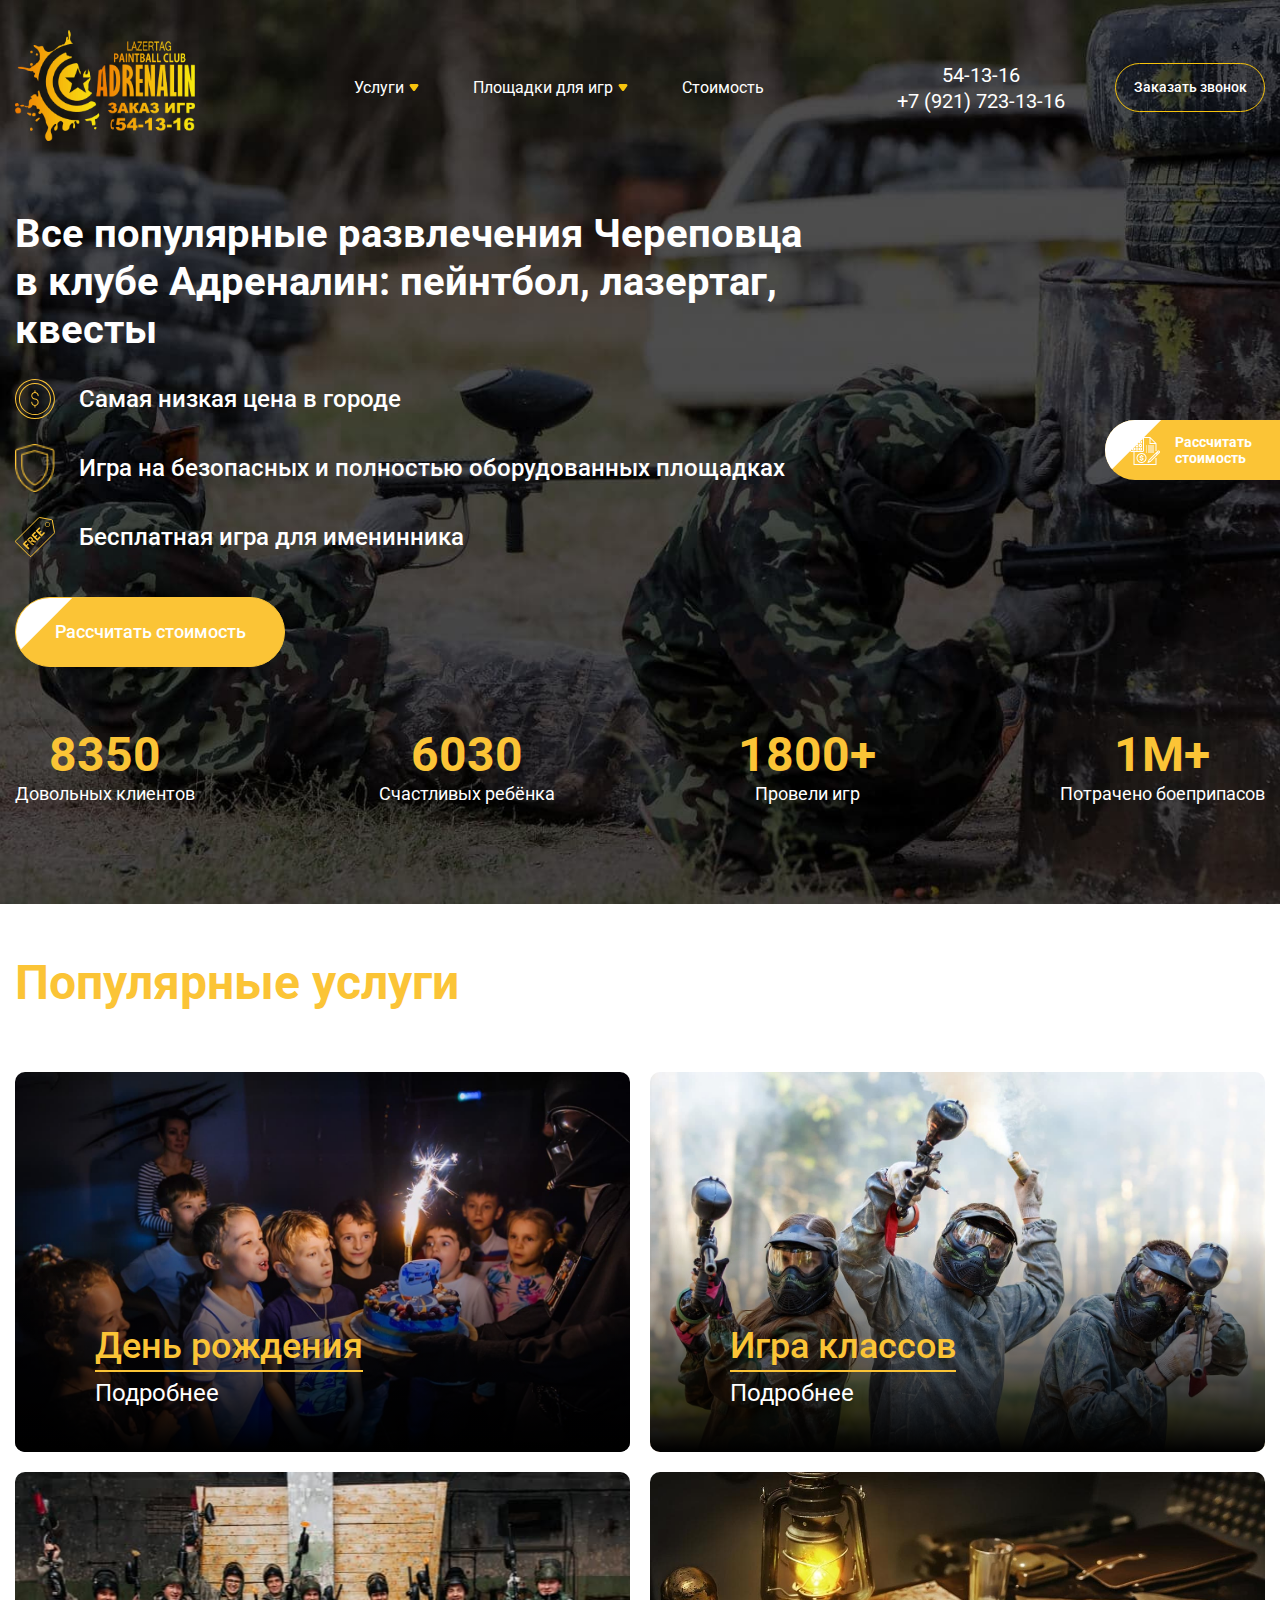
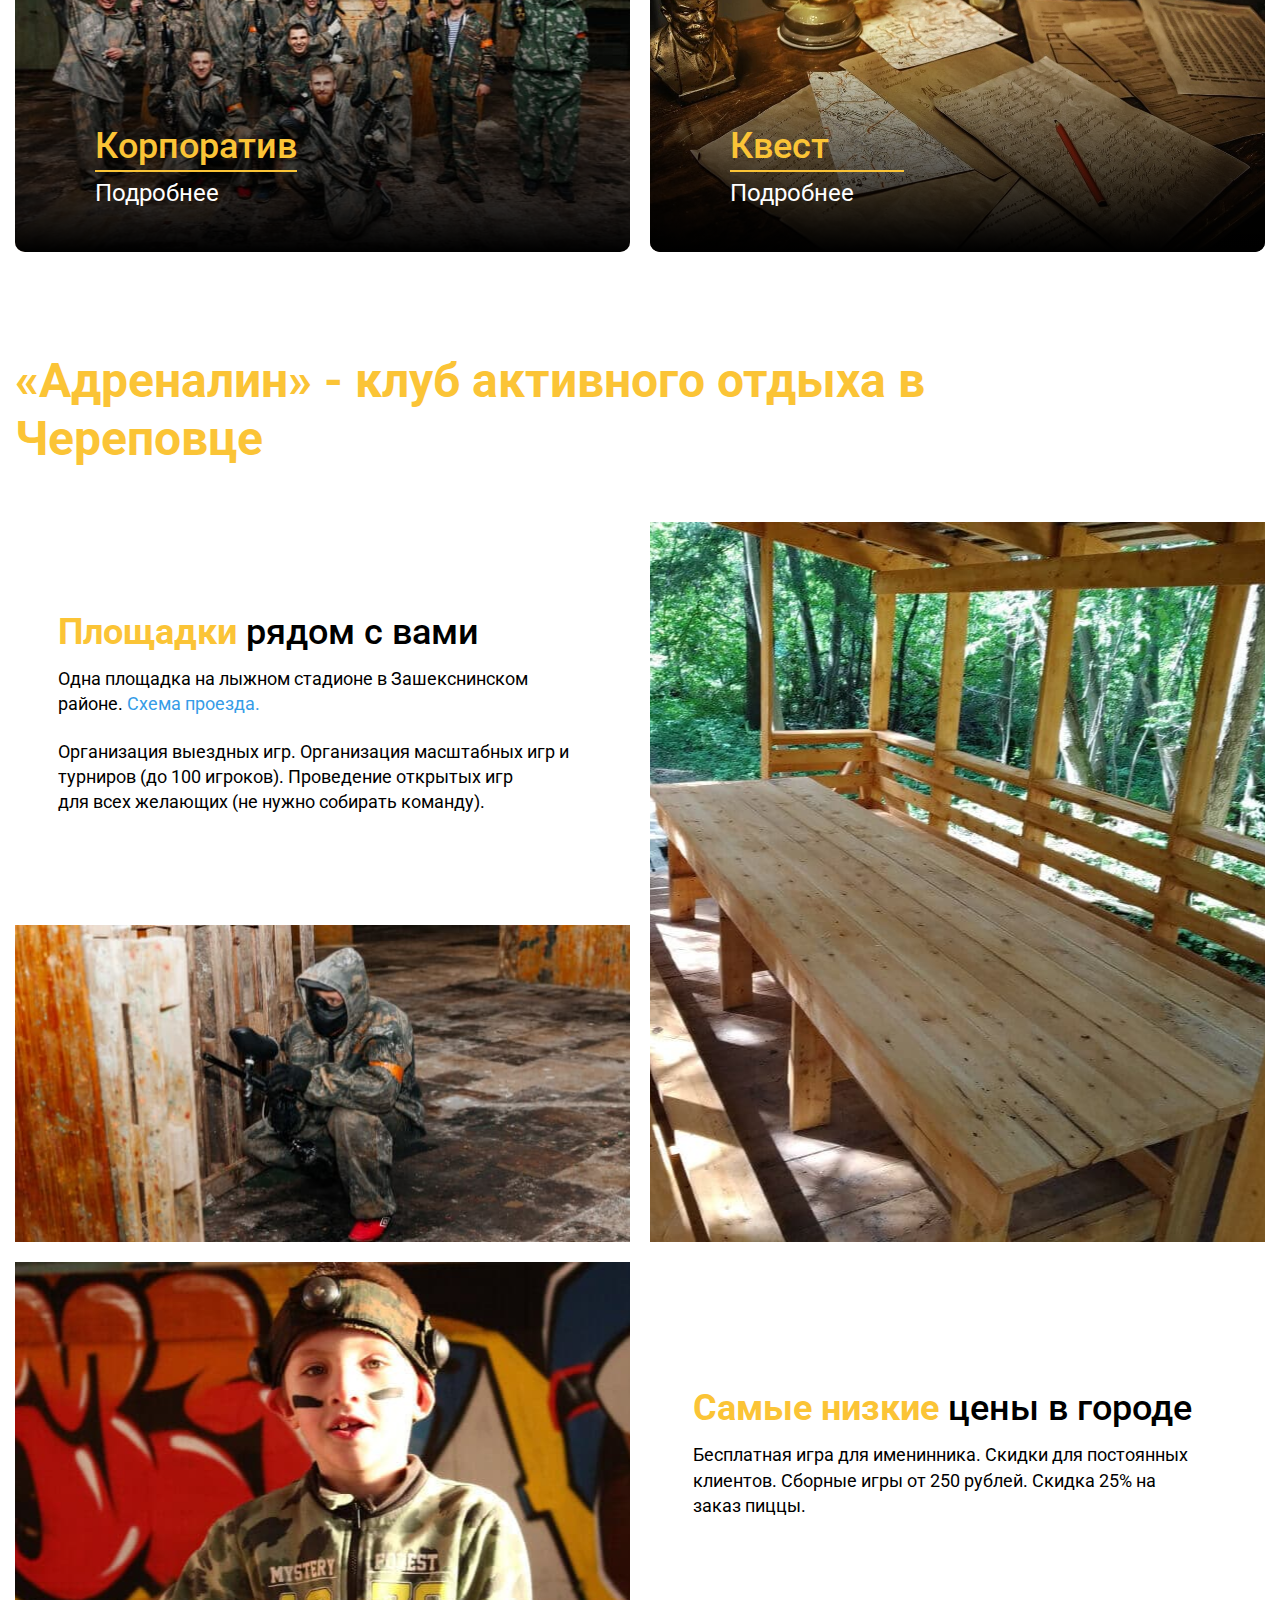
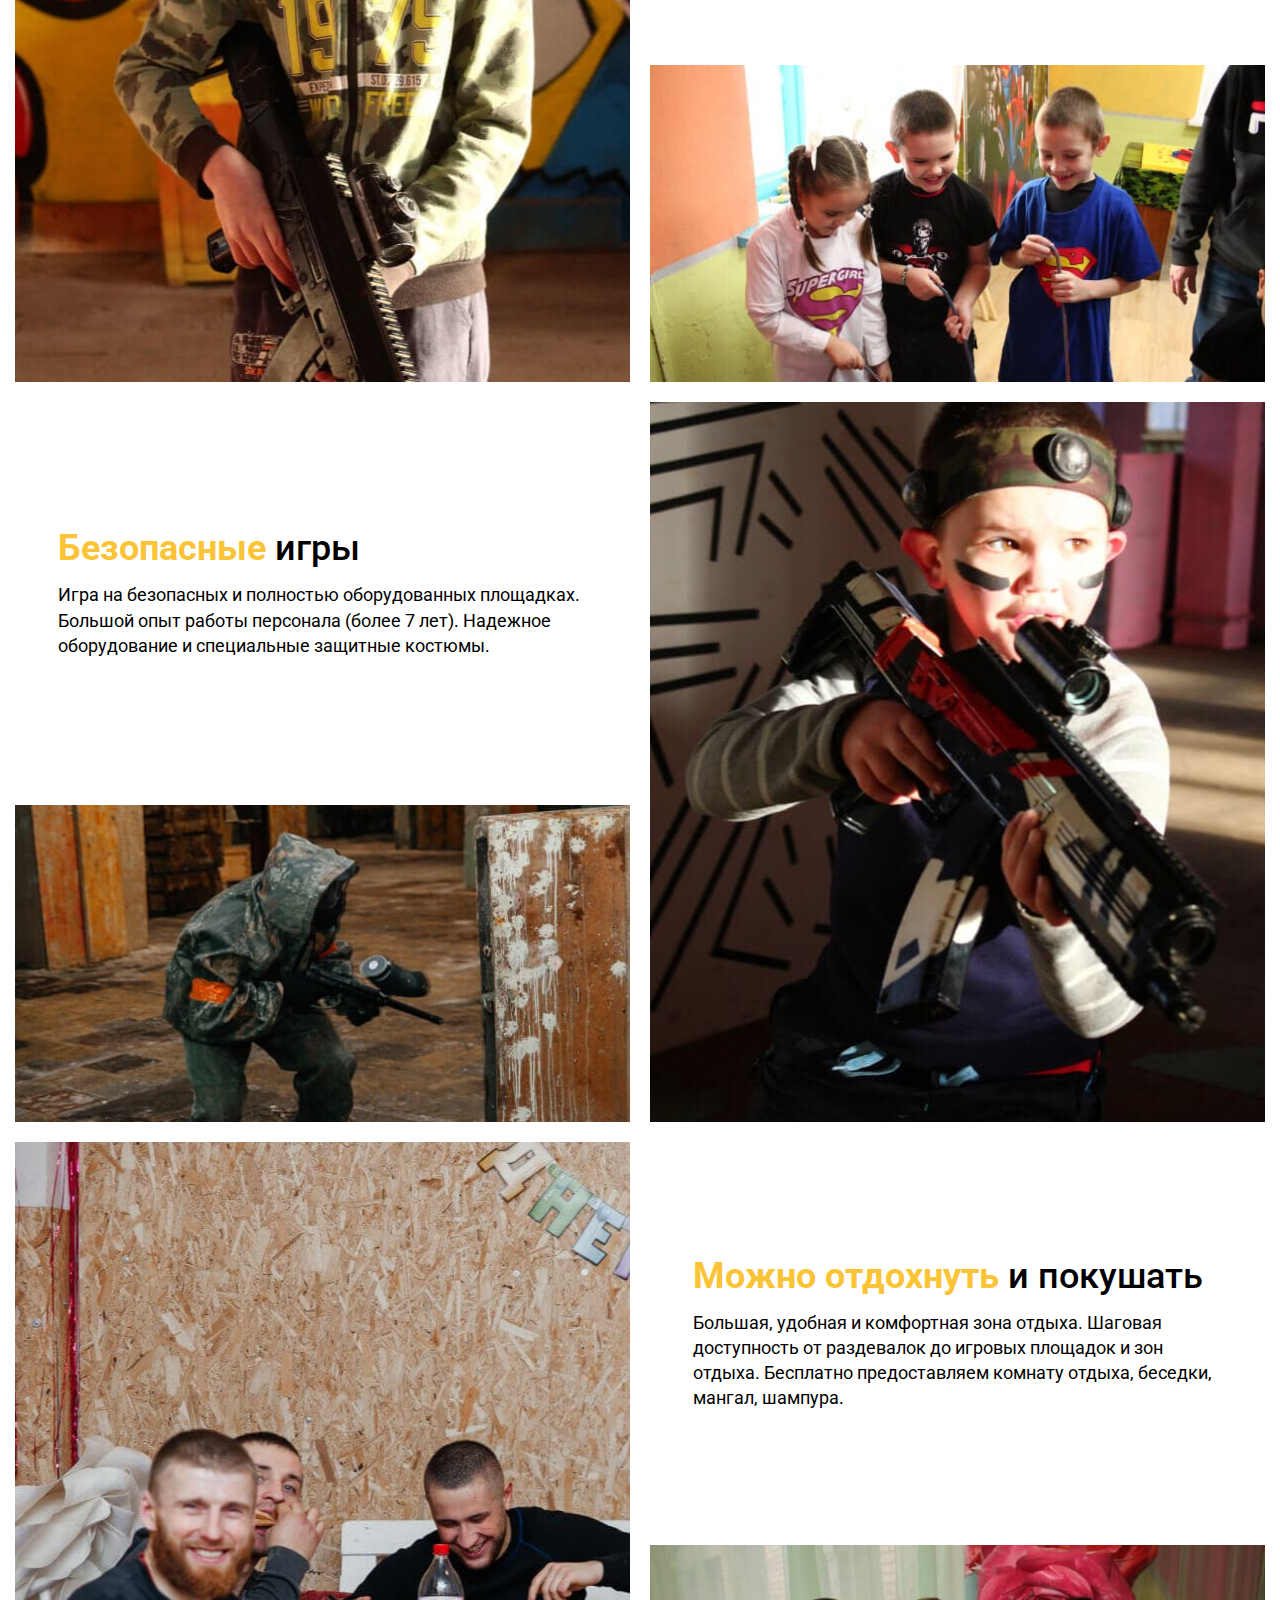
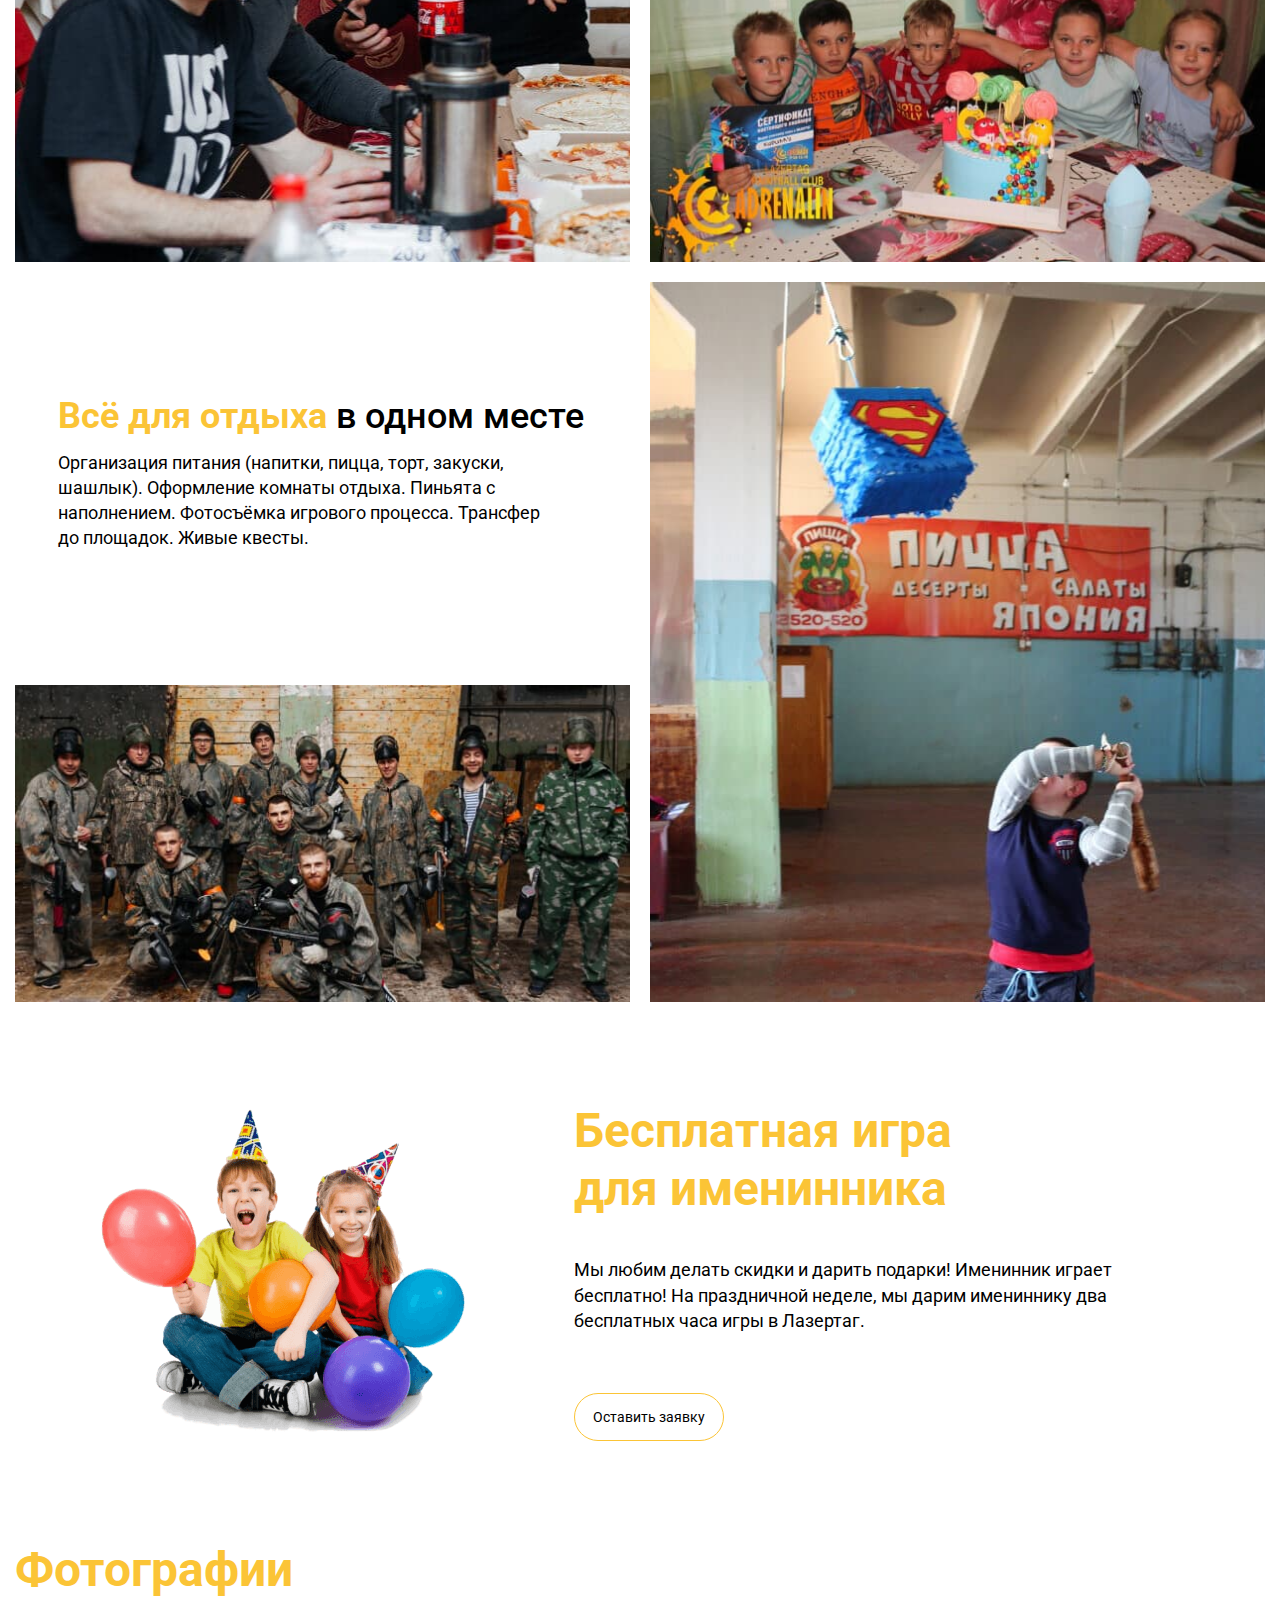
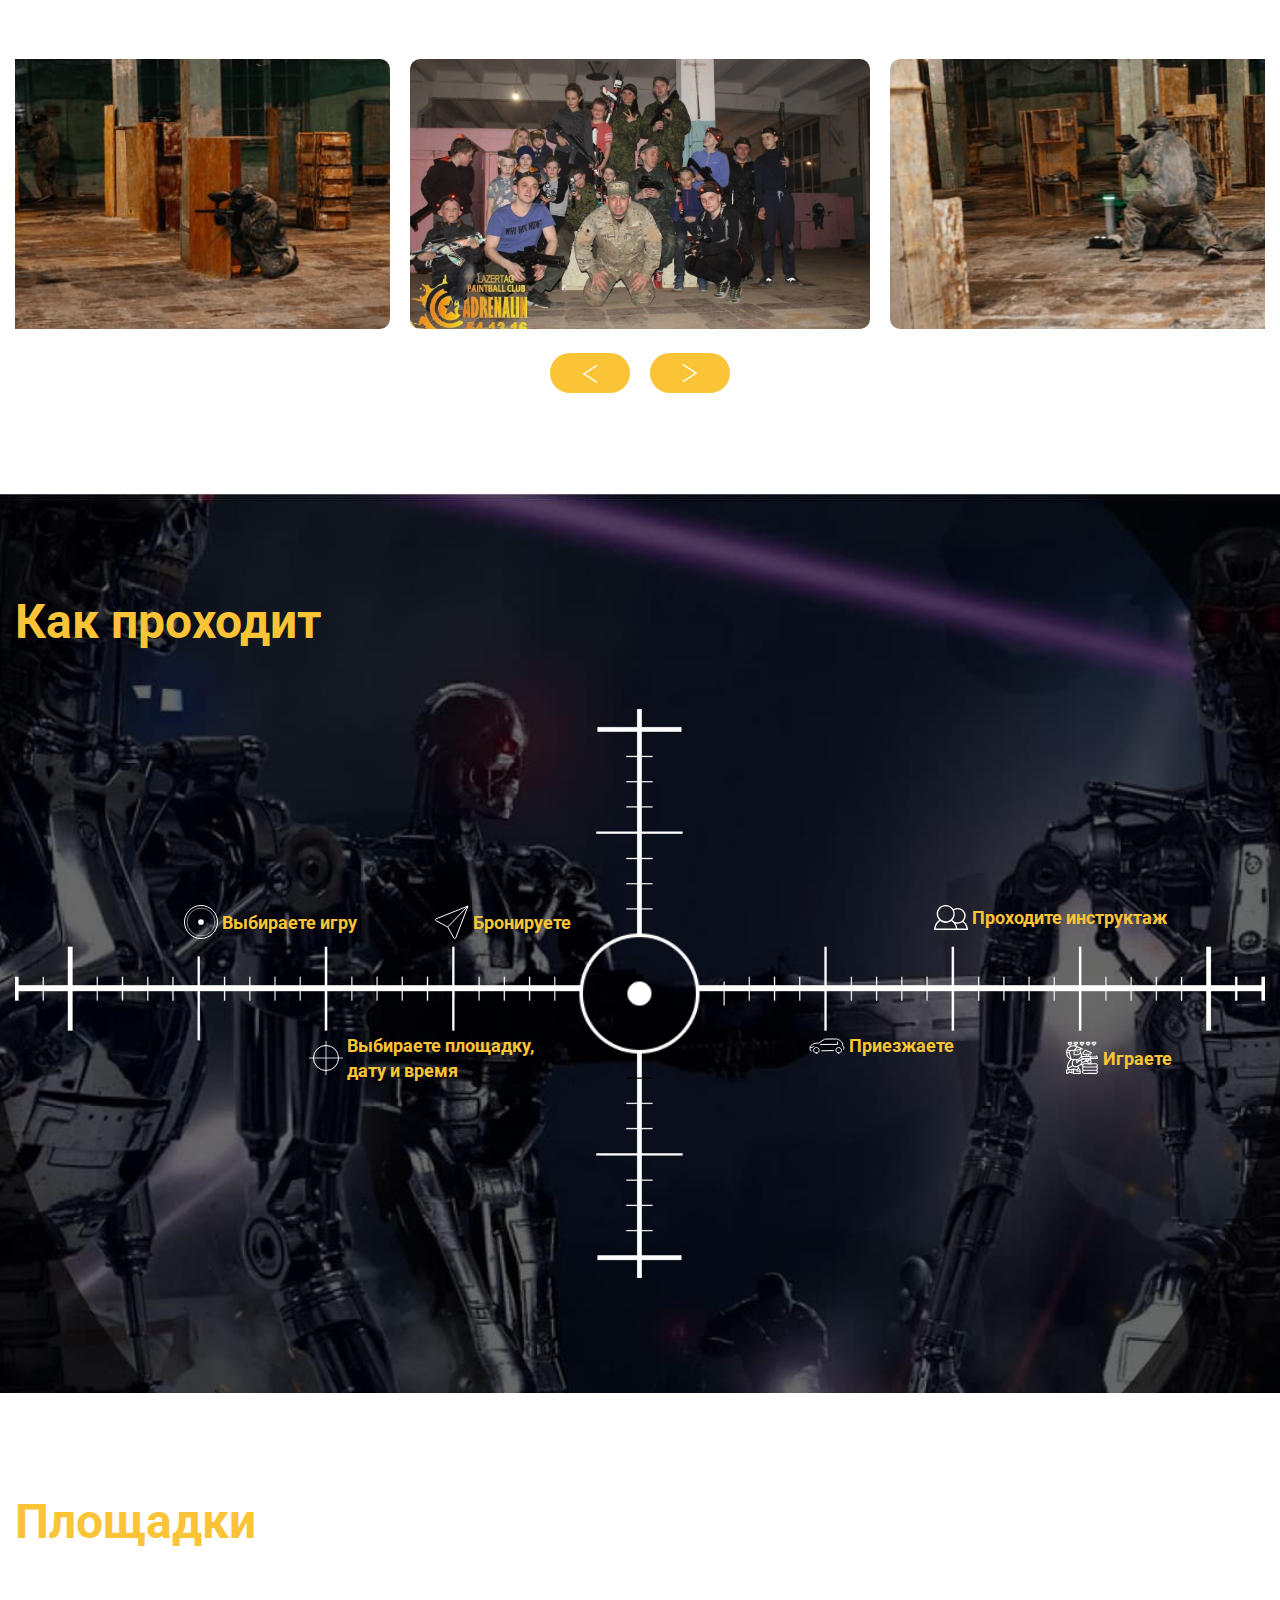
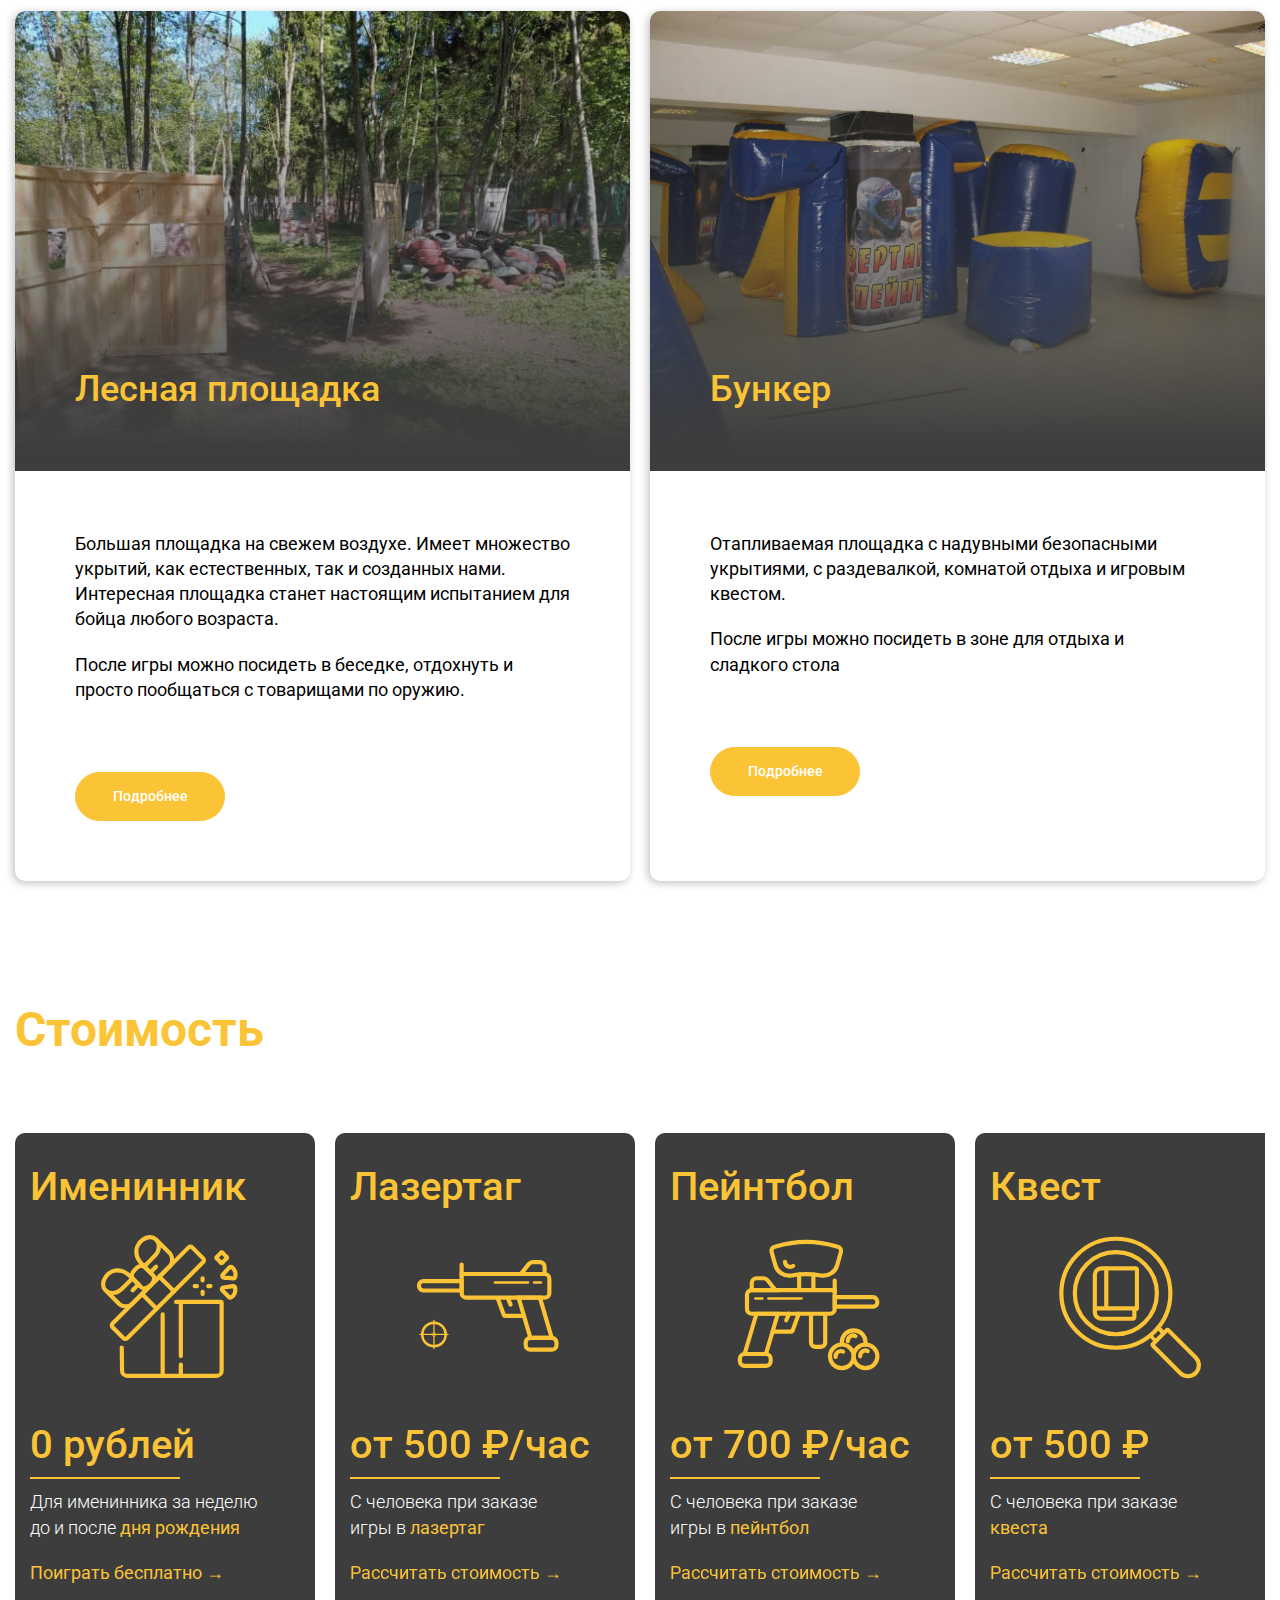
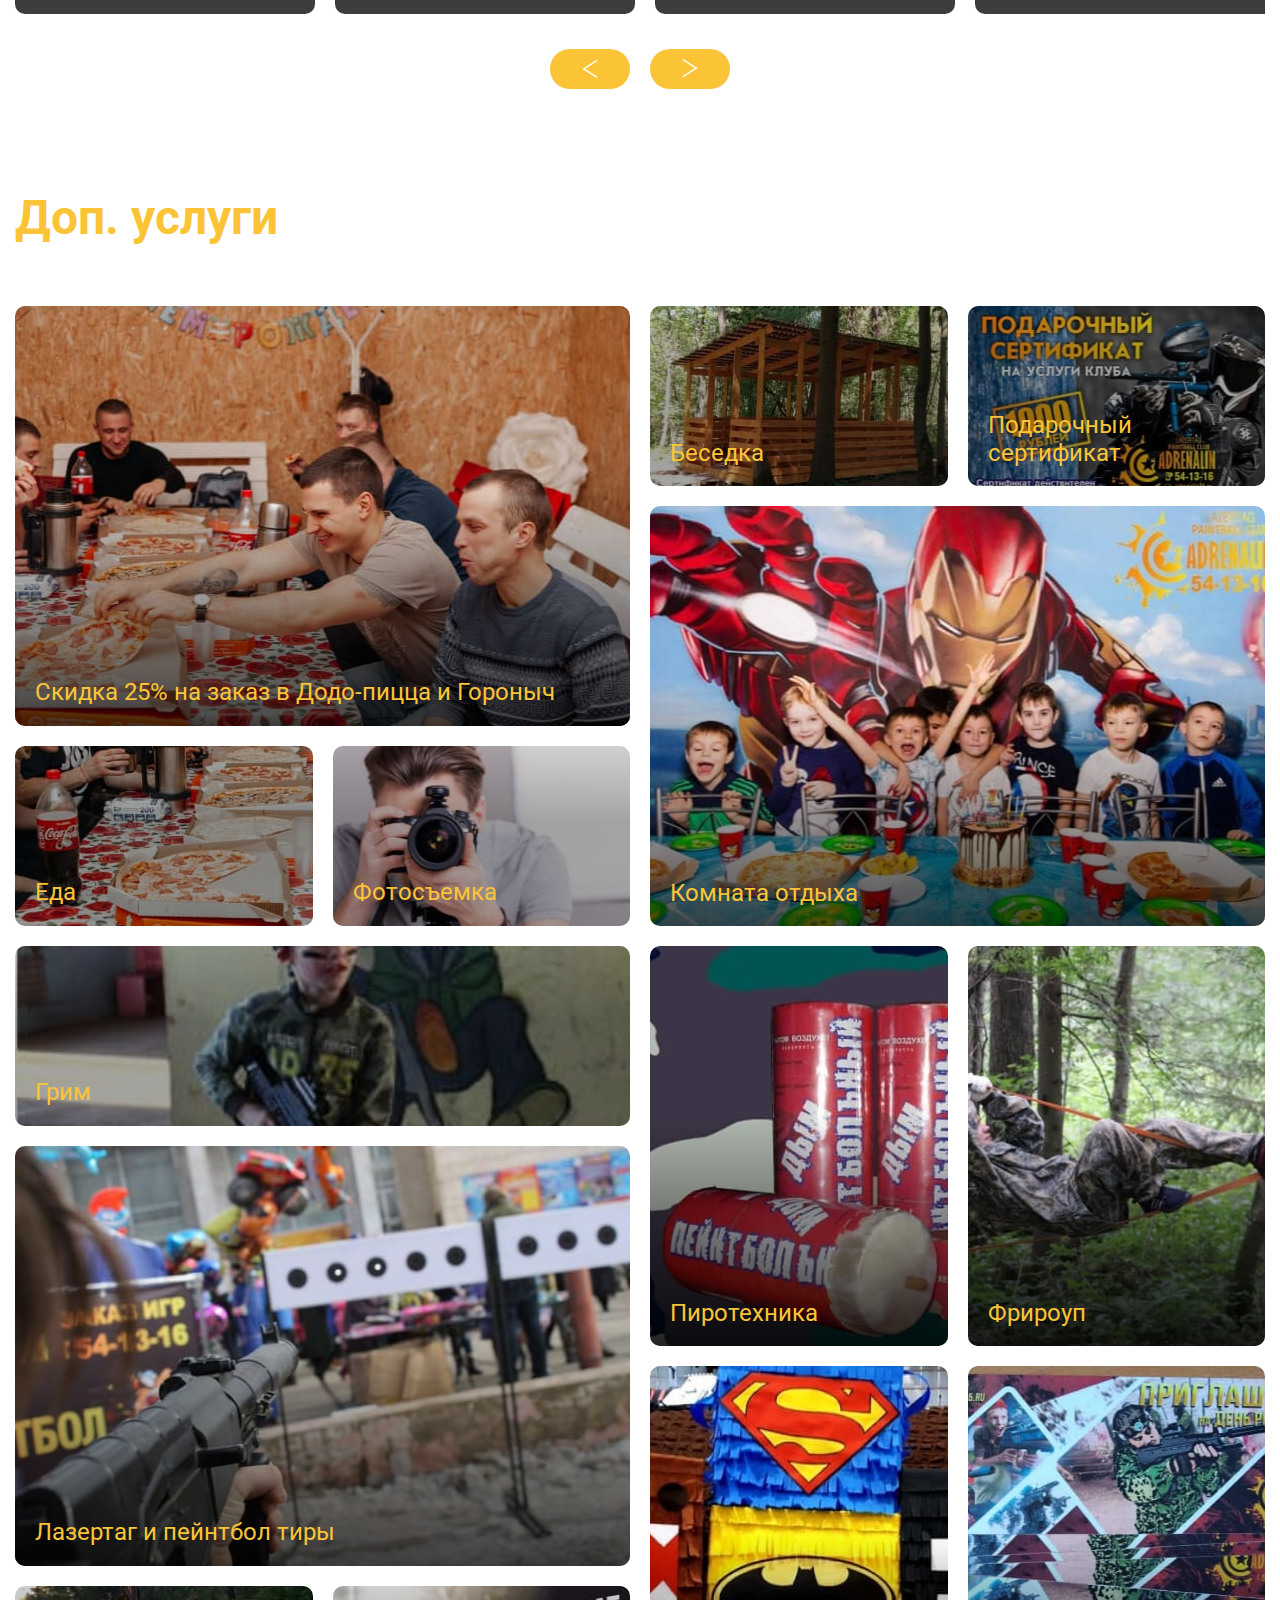
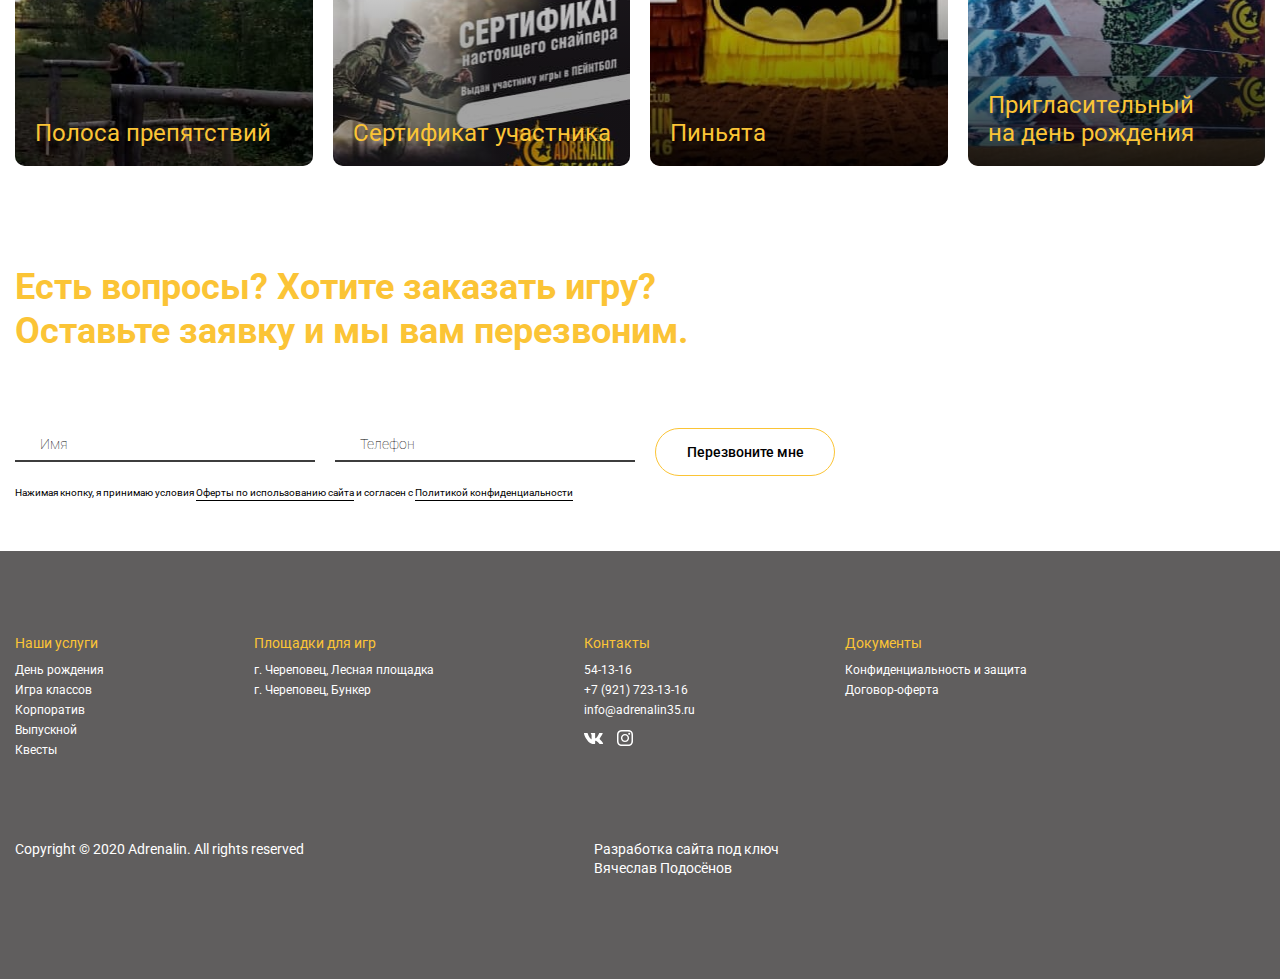
==== commit 5f58d434: "release changes" ====
--- a/index.html
+++ b/index.html
@@ -2,46 +2,49 @@
 <html lang="ru">
 
 <head>
-  <meta charset="UTF-8">
-  <meta name="viewport" content="width=device-width, initial-scale=1.0">
-  <meta http-equiv="X-UA-Compatible" content="ie=edge">
-  <meta name="yandex-verification" content="b590a2e777eed616" />
-  <meta name="yandex-verification" content="81e74658644d8a19" />
-  <meta name="google-site-verification" content="mlDcYe18H4Ub1R3dvEG7f7HrhMJBA-xGNhV6QGsME8Y" />
-  <meta name="description" content="Клуб активного отдыха в Череповце - «Адреналин». Лазертаг, пейнтбол, нёрф, игровые квесты. Бесплатная игра для именинника, сертифицированные и оборудованные площадки. ☎+7 (921) 723-13-16" />
-  <title>Клуб активного отдыха в Череповце - «Адреналин» | лазертаг, пейнтбол, нёрф</title>
-  <link rel="shortcut icon" href="./favicon.ico" type="image/x-icon">
-  <link rel="stylesheet" href="css/style.min.css">
-  <link rel="stylesheet" href="css/jquery.formstyler.css">
-<link rel="canonical" href="/">
+    <meta charset="UTF-8">
+    <meta name="viewport" content="width=device-width, initial-scale=1.0">
+    <meta http-equiv="X-UA-Compatible" content="ie=edge">
+    <meta name="yandex-verification" content="b590a2e777eed616"/>
+    <meta name="yandex-verification" content="81e74658644d8a19"/>
+    <meta name="google-site-verification" content="mlDcYe18H4Ub1R3dvEG7f7HrhMJBA-xGNhV6QGsME8Y"/>
+    <meta name="description"
+          content="Клуб активного отдыха в Череповце - «Адреналин». Лазертаг, пейнтбол, нёрф, игровые квесты. Бесплатная игра для именинника, сертифицированные и оборудованные площадки. ☎+7 (921) 723-13-16"/>
+    <title>Клуб активного отдыха в Череповце - «Адреналин» | лазертаг, пейнтбол, нёрф</title>
+    <link rel="shortcut icon" href="./favicon.ico" type="image/x-icon">
+    <link rel="stylesheet" href="css/style.min.css">
+    <link rel="stylesheet" href="css/jquery.formstyler.css">
+    <link rel="canonical" href="/">
 </head>
 
 <body>
-  <div class="overlay" id="overlay"></div>
-  <div class="popup main-modal" id="main-modal">
+<div class="overlay" id="overlay"></div>
+<div class="popup main-modal" id="main-modal">
     <div class="popup__close popup-close"></div>
     <div class="main-modal__inner">
-      <div class="main-modal__title title3"><span class="yellow">Оставьте заявку</span><br>
-        и&nbsp;мы&nbsp;вам перезвоним</div>
-      <form class="send-form-mess" action="mailer.php" method="POST">
-        <div class="mainform__row">
-          <div class="mainform__line">
-            <input required class="mainform__field" type="text" id="name5" name="Имя пользователя:">
-            <label class="mainform__label" for="name5">Имя</label>
-          </div>
-          <div class="mainform__line">
-            <input required class="mainform__field" type="text" id="phone5" name="Телефон пользователя:">
-            <label class="mainform__label" for="phone5">Телефон</label>
-          </div>
-          <div class="mainform__alert">Нажимая кнопку, я принимаю условия <a href="confidentiality.html">Оферты по
-              использованию сайта </a> и&nbsp;согласен с <a href="protect.html">Политикой конфиденциальности</a></div>
-          <button class="mainform__btn btn btn-11"><span>Перезвоните мне</span></button>
-        </div>
-      </form>
-    </div>
-  </div>
-  
-  <div class="calc-btn blick-btn popup-btn quiz-play met-btn" data-m-target="Jarlik-sprava" data-popup="quiz">
+        <div class="main-modal__title title3"><span class="yellow">Оставьте заявку</span><br>
+            и&nbsp;мы&nbsp;вам перезвоним
+        </div>
+        <form class="send-form-mess" action="mailer.php" method="POST">
+            <div class="mainform__row">
+                <div class="mainform__line">
+                    <input required class="mainform__field" type="text" id="name5" name="Имя пользователя:">
+                    <label class="mainform__label" for="name5">Имя</label>
+                </div>
+                <div class="mainform__line">
+                    <input required class="mainform__field" type="text" id="phone5" name="Телефон пользователя:">
+                    <label class="mainform__label" for="phone5">Телефон</label>
+                </div>
+                <div class="mainform__alert">Нажимая кнопку, я принимаю условия <a href="confidentiality.html">Оферты по
+                    использованию сайта </a> и&nbsp;согласен с <a href="protect.html">Политикой конфиденциальности</a>
+                </div>
+                <button class="mainform__btn btn btn-11"><span>Перезвоните мне</span></button>
+            </div>
+        </form>
+    </div>
+</div>
+
+<div class="calc-btn blick-btn popup-btn quiz-play met-btn" data-m-target="Jarlik-sprava" data-popup="quiz">
     <img src="img/calc-btn.png" alt="" class="calc-btn__img">
     <span>
       Рассчитать
@@ -49,1008 +52,1073 @@
     </span>
     <div class="blick-btn__before"></div>
     <div class="blick-btn__after"></div>
-  </div>
-  
-  <div class="quiz popup" id="quiz">
+</div>
+
+<div class="quiz popup" id="quiz">
     <div class="quiz__cost">
-      <div class="quiz__cost-text">Ваша скидка</div>
-      <div class="quiz__cost-number"><input form="quizForm" class="quiz-discount" name="Размер скидки:" type="text"
-          value="200" readonly>₽</div>
+        <div class="quiz__cost-text">Ваша скидка</div>
+        <div class="quiz__cost-number"><input form="quizForm" class="quiz-discount" name="Размер скидки:" type="text"
+                                              value="200" readonly>₽
+        </div>
     </div>
     <div class="quiz__close popup__close popup-close"></div>
     <form class="quiz__content form-send" method="post" action="mailer.php" id="quizForm">
-      <div class="quiz-item current" data-quiz="1">
-        <input type="radio" checked class="dis-none">
-        <div class="quiz__title">
-          Ответьте на 6 вопросов
-          и получите скидку на игру,
-          а&nbsp;также индивидуальный расчёт стоимости игры.
-        </div>
-      </div>
-      <div class="quiz-item" data-quiz="2">
-        <div class="quiz__title">
-          Какой у вас повод для игры?
-        </div>
-        <div class="quiz-row">
-          <div class="quiz-row__info tabs-quiz">
-            <div class="quiz__radio tabs-quiz__item current" data-tab="qi1">
-              <input id="reason1" name="Тип мероприятия:" type="radio" value="День рождения">
-              <label for="reason1">День рождения</label>
-            </div>
-            <div class="quiz__radio tabs-quiz__item" data-tab="qi2">
-              <input id="reason2" name="Тип мероприятия:" type="radio" value="Игра класса/выпускной">
-              <label for="reason2">Игра класса/выпускной</label>
-            </div>
-            <div class="quiz__radio tabs-quiz__item" data-tab="qi3">
-              <input id="reason3" name="Тип мероприятия:" type="radio" value="Сборная игра">
-              <label for="reason3">Сборная игра</label>
-            </div>
-            <div class="quiz__radio tabs-quiz__item" data-tab="qi4">
-              <input id="reason4" name="Тип мероприятия:" type="radio" value="Корпоратив">
-              <label for="reason4">Корпоратив</label>
-            </div>
-          </div>
-          <div class="quiz-tabs">
-            <div class="quiz-row__img tabs-inner__item current ibg" id="qi1"
-              style="background-image: url(img/birthday/hero.jpg);"></div>
-            <div class="quiz-row__img tabs-inner__item ibg" id="qi2"
-              style="background-image: url(img/game/hero-bg2.jpg);"></div>
-            <div class="quiz-row__img tabs-inner__item ibg" id="qi3"
-              style="background-image: url(img/quest/quest-bg.jpg);"></div>
-            <div class="quiz-row__img tabs-inner__item ibg" id="qi4" style="background-image: url(img/company/hero.jpg);">
-            </div>
-          </div>
-        </div>
-      </div>
-      <div class="quiz-item" data-quiz="3">
-        <div class="quiz__title">
-          Сколько человек планируется?
-        </div>
-        <div class="quiz-row1">
-          <div class="quiz-row1__info">
-            <div class="quiz__radio">
-              <input id="howmuch1" name="Сколько человек?" type="radio" value="1">
-              <label for="howmuch1">1</label>
-            </div>
-            <div class="quiz__radio">
-              <input id="howmuch2" name="Сколько человек?" type="radio" value="до 6">
-              <label for="howmuch2">до 6</label>
-            </div>
-            <div class="quiz__radio">
-              <input id="howmuch3" name="Сколько человек?" type="radio" value="6-10">
-              <label for="howmuch3">6-10</label>
-            </div>
-            <div class="quiz__radio">
-              <input id="howmuch4" name="Сколько человек?" type="radio" value="10-15">
-              <label for="howmuch4">10-15</label>
-            </div>
-            <div class="quiz__radio any">
-  
-              <input id="howmuch5" class="checkform" name="Сколько человек?" type="radio" value="">
-              <label for="change_input">
-                <input class="quiz-form-text" id="change_input" name="none" type="text" placeholder="Другое">
-              </label>
-            </div>
-          </div>
-        </div>
-      </div>
-      <div class="quiz-item" data-quiz="4">
-        <div class="quiz__title">
-          Средний возраст участников?
-        </div>
-        <div class="quiz-row1 quiz-age">
-          <div class="quiz-row1__info">
-            <div class="quiz__radio">
-              <input id="age1" name="Средний возраст участников:" type="radio" value="до 6 лет">
-              <label for="age1">до 6 лет</label>
-            </div>
-            <div class="quiz__radio">
-              <input id="age2" name="Средний возраст участников:" type="radio" value="9-11 лет">
-              <label for="age2">9-11 лет</label>
-            </div>
-            <div class="quiz__radio">
-              <input id="age3" name="Средний возраст участников:" type="radio" value="15-18 лет">
-              <label for="age3">15-18 лет</label>
-            </div>
-            <div class="quiz__radio">
-              <input id="age4" name="Средний возраст участников:" type="radio" value="6 -8 лет">
-              <label for="age4">6 -8 лет</label>
-            </div>
-            <div class="quiz__radio">
-              <input id="age5" name="Средний возраст участников:" type="radio" value="12-14 лет">
-              <label for="age5">12-14 лет</label>
-            </div>
-            <div class="quiz__radio">
-              <input id="age6" name="Средний возраст участников:" type="radio" value="18+ лет">
-              <label for="age6">18+ лет</label>
-            </div>
-          </div>
-        </div>
-      </div>
-      <div class="quiz-item" data-quiz="5">
-        <div class="quiz__title">
-          Какую площадку выберете?
-        </div>
-        <div class="quiz-row2 quiz-platform">
-          <div class="quiz-row2__column">
-            <input type="radio" name="Площадка:" id="platform1" value="Лыжный cтадион в ЗШК">
-            <label for="platform1">
-              <img src="img/quiz/1.png" alt="">
-              <span>Лыжный cтадион в ЗШК</span>
-            </label>
-          </div>
-          <!-- <div class="quiz-row2__column">
-            <input type="radio" name="Площадка:" id="platform2" value="Гоголя, 56 (за ТЦ «Рассвет»)">
-            <label for="platform2">
-              <img src="img/quiz/2.png" alt="">
-              <span>Гоголя, 56 (за ТЦ «Рассвет»)</span>
-            </label>
-          </div> -->
-        </div>
-      </div>
-      <div class="quiz-item" data-quiz="6">
-        <div class="quiz__title">
-          Напишите дату и время игры
-        </div>
-        <div class="quiz-row3 quiz-time">
-          <div class="quiz__radio any">
-            <input id="data-time" type="radio">
-            <label for="change_input2">
-              <input id="change_input2" name="Дата проведения:" class="quiz-form-text" type="text"
-                placeholder="Желаемые дата и время игры">
-            </label>
-          </div>
-        </div>
-      </div>
-      <div class="quiz-item" data-quiz="7">
-        <div class="quiz__title">
-          Что может понадобиться?
-        </div>
-        <input type="radio" checked class="dis-none">
-        <div class="quiz-end__row">
-          <div class="quiz__end-check">
-            <input id="check1" name="Гидробол" type="checkbox" value="Есть">
-            <label for="check1">Гидробол</label>
-          </div>
-          <div class="quiz__end-check hgj">
-            <input id="check2" name="Полоса препятствий" type="checkbox" value="Есть">
-            <label for="check2">Полоса препятствий</label>
-          </div>
-          <div class="quiz__end-check">
-            <input id="check3" name="Ведущая" type="checkbox" value="Есть">
-            <label for="check3">Ведущая</label>
-          </div>
-          <div class="quiz__end-check">
-            <input id="check4" name="Пиньята" type="checkbox" value="Есть">
-            <label for="check4">Пиньята</label>
-          </div>
-          <div class="quiz__end-check hgj">
-            <input id="check5" name="Сертификат участника" type="checkbox" value="Есть">
-            <label for="check5">Сертификат участника</label>
-          </div>
-          <div class="quiz__end-check">
-            <input id="check6" name="Музыка" type="checkbox" value="Есть">
-            <label for="check6">Музыка</label>
-          </div>
-          <div class="quiz__end-check">
-            <input id="check7" name="Грим" type="checkbox" value="Есть">
-            <label for="check7">Грим</label>
-          </div>
-          <div class="quiz__end-check hgj">
-            <input id="check8" name="Комната отдыха" type="checkbox" value="Есть">
-            <label for="check8">Комната отдыха</label>
-          </div>
-          <div class="quiz__end-check">
-            <input id="check9" name="Фрироуп" type="checkbox" value="Есть">
-            <label for="check9">Фрироуп</label>
-          </div>
-          <div class="quiz__end-check">
-            <input id="check10" name="Тир" type="checkbox" value="Есть">
-            <label for="check10">Тир</label>
-          </div>
-          <div class="quiz__end-check hgj">
-            <input id="check11" name="Пригласительные" type="checkbox" value="Есть">
-            <label for="check11">Пригласительные</label>
-          </div>
-          <div class="quiz__end-check">
-            <input id="check12" name="Тимбилдинг" type="checkbox" value="Есть">
-            <label for="check12">Тимбилдинг</label>
-          </div>
-        </div>
-      </div>
-      <div class="quiz-item" data-quiz="8">
-        <div class="quiz__title">
-          Оставьте контакты и получите
-          расчёт стоимости и скидку
-          на&nbsp;игру
-        </div>
-        <div class="quiz-row4 quiz-contact">
-          <div class="quiz__radio any any2">
-            <input id="quizName" name="Имя пользователя:" class="quiz-form-text" type="text" required>
-            <label for="quizName">Имя</label>
-          </div>
-          <div class="quiz__radio any any2">
-            <input id="quizPhone" name="Телефон:" class="quiz-form-text" type="text" required>
-            <label for="quizPhone">Телефон</label>
-          </div>
-        </div>
-        <button type="submit" class="btn quiz-btn-send btn-12"><span>Далее</span></button>
-      </div>
+        <div class="quiz-item current" data-quiz="1">
+            <input type="radio" checked class="dis-none">
+            <div class="quiz__title">
+                Ответьте на 6 вопросов
+                и получите скидку на игру,
+                а&nbsp;также индивидуальный расчёт стоимости игры.
+            </div>
+        </div>
+        <div class="quiz-item" data-quiz="2">
+            <div class="quiz__title">
+                Какой у вас повод для игры?
+            </div>
+            <div class="quiz-row">
+                <div class="quiz-row__info tabs-quiz">
+                    <div class="quiz__radio tabs-quiz__item current" data-tab="qi1">
+                        <input id="reason1" name="Тип мероприятия:" type="radio" value="День рождения">
+                        <label for="reason1">День рождения</label>
+                    </div>
+                    <div class="quiz__radio tabs-quiz__item" data-tab="qi2">
+                        <input id="reason2" name="Тип мероприятия:" type="radio" value="Игра класса/выпускной">
+                        <label for="reason2">Игра класса/выпускной</label>
+                    </div>
+                    <div class="quiz__radio tabs-quiz__item" data-tab="qi3">
+                        <input id="reason3" name="Тип мероприятия:" type="radio" value="Сборная игра">
+                        <label for="reason3">Сборная игра</label>
+                    </div>
+                    <div class="quiz__radio tabs-quiz__item" data-tab="qi4">
+                        <input id="reason4" name="Тип мероприятия:" type="radio" value="Корпоратив">
+                        <label for="reason4">Корпоратив</label>
+                    </div>
+                </div>
+                <div class="quiz-tabs">
+                    <div class="quiz-row__img tabs-inner__item current ibg" id="qi1"
+                         style="background-image: url(img/birthday/hero.jpg);"></div>
+                    <div class="quiz-row__img tabs-inner__item ibg" id="qi2"
+                         style="background-image: url(img/game/hero-bg2.jpg);"></div>
+                    <div class="quiz-row__img tabs-inner__item ibg" id="qi3"
+                         style="background-image: url(img/quest/quest-bg.jpg);"></div>
+                    <div class="quiz-row__img tabs-inner__item ibg" id="qi4"
+                         style="background-image: url(img/company/hero.jpg);">
+                    </div>
+                </div>
+            </div>
+        </div>
+        <div class="quiz-item" data-quiz="3">
+            <div class="quiz__title">
+                Сколько человек планируется?
+            </div>
+            <div class="quiz-row1">
+                <div class="quiz-row1__info">
+                    <div class="quiz__radio">
+                        <input id="howmuch1" name="Сколько человек?" type="radio" value="1">
+                        <label for="howmuch1">1</label>
+                    </div>
+                    <div class="quiz__radio">
+                        <input id="howmuch2" name="Сколько человек?" type="radio" value="до 6">
+                        <label for="howmuch2">до 6</label>
+                    </div>
+                    <div class="quiz__radio">
+                        <input id="howmuch3" name="Сколько человек?" type="radio" value="6-10">
+                        <label for="howmuch3">6-10</label>
+                    </div>
+                    <div class="quiz__radio">
+                        <input id="howmuch4" name="Сколько человек?" type="radio" value="10-15">
+                        <label for="howmuch4">10-15</label>
+                    </div>
+                    <div class="quiz__radio any">
+
+                        <input id="howmuch5" class="checkform" name="Сколько человек?" type="radio" value="">
+                        <label for="change_input">
+                            <input class="quiz-form-text" id="change_input" name="none" type="text"
+                                   placeholder="Другое">
+                        </label>
+                    </div>
+                </div>
+            </div>
+        </div>
+        <div class="quiz-item" data-quiz="4">
+            <div class="quiz__title">
+                Средний возраст участников?
+            </div>
+            <div class="quiz-row1 quiz-age">
+                <div class="quiz-row1__info">
+                    <div class="quiz__radio">
+                        <input id="age1" name="Средний возраст участников:" type="radio" value="до 6 лет">
+                        <label for="age1">до 6 лет</label>
+                    </div>
+                    <div class="quiz__radio">
+                        <input id="age2" name="Средний возраст участников:" type="radio" value="9-11 лет">
+                        <label for="age2">9-11 лет</label>
+                    </div>
+                    <div class="quiz__radio">
+                        <input id="age3" name="Средний возраст участников:" type="radio" value="15-18 лет">
+                        <label for="age3">15-18 лет</label>
+                    </div>
+                    <div class="quiz__radio">
+                        <input id="age4" name="Средний возраст участников:" type="radio" value="6 -8 лет">
+                        <label for="age4">6 -8 лет</label>
+                    </div>
+                    <div class="quiz__radio">
+                        <input id="age5" name="Средний возраст участников:" type="radio" value="12-14 лет">
+                        <label for="age5">12-14 лет</label>
+                    </div>
+                    <div class="quiz__radio">
+                        <input id="age6" name="Средний возраст участников:" type="radio" value="18+ лет">
+                        <label for="age6">18+ лет</label>
+                    </div>
+                </div>
+            </div>
+        </div>
+        <div class="quiz-item" data-quiz="5">
+            <div class="quiz__title">
+                Какую площадку выберете?
+            </div>
+            <div class="quiz-row2 quiz-platform">
+                <div class="quiz-row2__column">
+                    <input type="radio" name="Площадка:" id="platform1" value="Лесная площадка">
+                    <label for="platform1">
+                        <img src="img/quiz/1.png" alt="">
+                        <span>Лесная площадка</span>
+                    </label>
+                </div>
+                <div class="quiz-row2__column">
+                    <input type="radio" name="Площадка:" id="platform3" value="Бункер">
+                    <label for="platform3">
+                        <img src="img/quiz/3.png" alt="">
+                        <span>Бункер</span>
+                    </label>
+                </div>
+                <!-- <div class="quiz-row2__column">
+                  <input type="radio" name="Площадка:" id="platform2" value="Гоголя, 56 (за ТЦ «Рассвет»)">
+                  <label for="platform2">
+                    <img src="img/quiz/2.png" alt="">
+                    <span>Гоголя, 56 (за ТЦ «Рассвет»)</span>
+                  </label>
+                </div> -->
+            </div>
+        </div>
+        <div class="quiz-item" data-quiz="6">
+            <div class="quiz__title">
+                Напишите дату и время игры
+            </div>
+            <div class="quiz-row3 quiz-time">
+                <div class="quiz__radio any">
+                    <input id="data-time" type="radio">
+                    <label for="change_input2">
+                        <input id="change_input2" name="Дата проведения:" class="quiz-form-text" type="text"
+                               placeholder="Желаемые дата и время игры">
+                    </label>
+                </div>
+            </div>
+        </div>
+        <div class="quiz-item" data-quiz="7">
+            <div class="quiz__title">
+                Что может понадобиться?
+            </div>
+            <input type="radio" checked class="dis-none">
+            <div class="quiz-end__row">
+                <div class="quiz__end-check">
+                    <input id="check1" name="Гидробол" type="checkbox" value="Есть">
+                    <label for="check1">Гидробол</label>
+                </div>
+                <div class="quiz__end-check hgj">
+                    <input id="check2" name="Полоса препятствий" type="checkbox" value="Есть">
+                    <label for="check2">Полоса препятствий</label>
+                </div>
+                <div class="quiz__end-check">
+                    <input id="check3" name="Ведущая" type="checkbox" value="Есть">
+                    <label for="check3">Ведущая</label>
+                </div>
+                <div class="quiz__end-check">
+                    <input id="check4" name="Пиньята" type="checkbox" value="Есть">
+                    <label for="check4">Пиньята</label>
+                </div>
+                <div class="quiz__end-check hgj">
+                    <input id="check5" name="Сертификат участника" type="checkbox" value="Есть">
+                    <label for="check5">Сертификат участника</label>
+                </div>
+                <div class="quiz__end-check">
+                    <input id="check6" name="Музыка" type="checkbox" value="Есть">
+                    <label for="check6">Музыка</label>
+                </div>
+                <div class="quiz__end-check">
+                    <input id="check7" name="Грим" type="checkbox" value="Есть">
+                    <label for="check7">Грим</label>
+                </div>
+                <div class="quiz__end-check hgj">
+                    <input id="check8" name="Комната отдыха" type="checkbox" value="Есть">
+                    <label for="check8">Комната отдыха</label>
+                </div>
+                <div class="quiz__end-check">
+                    <input id="check9" name="Фрироуп" type="checkbox" value="Есть">
+                    <label for="check9">Фрироуп</label>
+                </div>
+                <div class="quiz__end-check">
+                    <input id="check10" name="Тир" type="checkbox" value="Есть">
+                    <label for="check10">Тир</label>
+                </div>
+                <div class="quiz__end-check hgj">
+                    <input id="check11" name="Пригласительные" type="checkbox" value="Есть">
+                    <label for="check11">Пригласительные</label>
+                </div>
+                <div class="quiz__end-check">
+                    <input id="check12" name="Тимбилдинг" type="checkbox" value="Есть">
+                    <label for="check12">Тимбилдинг</label>
+                </div>
+            </div>
+        </div>
+        <div class="quiz-item" data-quiz="8">
+            <div class="quiz__title">
+                Оставьте контакты и получите
+                расчёт стоимости и скидку
+                на&nbsp;игру
+            </div>
+            <div class="quiz-row4 quiz-contact">
+                <div class="quiz__radio any any2">
+                    <input id="quizName" name="Имя пользователя:" class="quiz-form-text" type="text" required>
+                    <label for="quizName">Имя</label>
+                </div>
+                <div class="quiz__radio any any2">
+                    <input id="quizPhone" name="Телефон:" class="quiz-form-text" type="text" required>
+                    <label for="quizPhone">Телефон</label>
+                </div>
+            </div>
+            <button type="submit" class="btn quiz-btn-send btn-12"><span>Далее</span></button>
+        </div>
     </form>
     <!-- /.quiz__content -->
     <div class="quiz__info">
-      <div class="quiz__info-content">
-        <button class="quiz__info-prev btn"><span>Назад</span><span class="arr"></span></button>
-        <div class="quiz__info-question">Вопрос <span class="quiz__info-start"></span> из <span
-            class="quiz__info-end"></span></div>
-        <button class="quiz__info-next btn"><span>Далее</span><span class="arr"></span></button>
-      </div>
-      <div class="quiz__line">
-        <div class="quiz__line-complete"></div>
-      </div>
+        <div class="quiz__info-content">
+            <button class="quiz__info-prev btn"><span>Назад</span><span class="arr"></span></button>
+            <div class="quiz__info-question">Вопрос <span class="quiz__info-start"></span> из <span
+                    class="quiz__info-end"></span></div>
+            <button class="quiz__info-next btn"><span>Далее</span><span class="arr"></span></button>
+        </div>
+        <div class="quiz__line">
+            <div class="quiz__line-complete"></div>
+        </div>
     </div>
     <!-- /.quiz__info -->
-  </div>
-  <!-- /.quiz -->
-  <div class="mainblock-wrapper ibg" style="background-image: url(img/main/bg.jpg);">
+</div>
+<!-- /.quiz -->
+<div class="mainblock-wrapper ibg" style="background-image: url(img/main/bg.jpg);">
     <!-- <Шапка сайта> -->
     <header class="header fixed white">
-      <div class="container">
-        <div class="header__inner">
-          <a href="/" class="header__logo">
-            <img src="img/header/logo.png" alt="">
-          </a>
-          <div class="header-menu">
-            <div class="header-menu__close popup-close">
-    
-            </div>
-            <ul class="header__menu">
-              <li class="header__list">
-                Услуги
-                <ul class="header__submenu">
-                  <li><a href="birthday.html">День рождения</a></li>
-                  <li><a href="lasertag.html">Лазертаг</a></li>
-                  <li><a href="game.html">Игра классов</a></li>
-                  <li><a href="company.html">Корпоратив</a></li>
-                  <li><a href="release.html">Выпускной</a></li>
-                  <li><a href="quest.html">Квесты</a></li>
-                </ul>
-              </li>
-              <li class="header__list">
-                Площадки для игр
-                <ul class="header__submenu">
-                  <li><a href="platform1.html">г. Череповец, Лесная площадка</a></li>
-                  <li><a href="platform3.html">г. Череповец, Бункер</a></li>
-                  <!-- <li><a href="platform2.html">г. Череповец, ул. Гоголя</a></li> -->
-                </ul>
-              </li>
-              <li class="header__cost"><a href="#">Стоимость</a></li>
-            </ul>
-          </div>
-          <div class="header__col">
-            <div class="header__phone">
-              <a href="tel:+541316">54-13-16</a>
-              <a href="tel:+79217231316">+7 (921) 723-13-16</a>
-            </div>
-            <button class="header__btn btn btn-11 popup-btn met-btn" data-m-target="Zakaz_zvonka_shapka" data-popup="main-modal"><span>Заказать звонок</span></button>
-          </div>
-          <div class="header-burger">
-            <span></span>
-            <span></span>
-            <span></span>
-          </div>
-        </div>
-        <!-- /.header__inner -->
-      </div>
-      <!-- /.container -->
+        <div class="container">
+            <div class="header__inner">
+                <a href="/" class="header__logo">
+                    <img src="img/header/logo.png" alt="">
+                </a>
+                <div class="header-menu">
+                    <div class="header-menu__close popup-close">
+
+                    </div>
+                    <ul class="header__menu">
+                        <li class="header__list">
+                            Услуги
+                            <ul class="header__submenu">
+                                <li><a href="birthday.html">День рождения</a></li>
+                                <li><a href="lasertag.html">Лазертаг</a></li>
+                                <li><a href="game.html">Игра классов</a></li>
+                                <li><a href="company.html">Корпоратив</a></li>
+                                <li><a href="release.html">Выпускной</a></li>
+                                <li><a href="quest.html">Квесты</a></li>
+                            </ul>
+                        </li>
+                        <li class="header__list">
+                            Площадки для игр
+                            <ul class="header__submenu">
+                                <li><a href="platform1.html">г. Череповец, Лесная площадка</a></li>
+                                <li><a href="platform3.html">г. Череповец, Бункер</a></li>
+                                <!-- <li><a href="platform2.html">г. Череповец, ул. Гоголя</a></li> -->
+                            </ul>
+                        </li>
+                        <li class="header__cost"><a href="#">Стоимость</a></li>
+                    </ul>
+                </div>
+                <div class="header__col">
+                    <div class="header__phone">
+                        <a href="tel:+541316">54-13-16</a>
+                        <a href="tel:+79217231316">+7 (921) 723-13-16</a>
+                    </div>
+                    <button class="header__btn btn btn-11 popup-btn met-btn" data-m-target="Zakaz_zvonka_shapka"
+                            data-popup="main-modal"><span>Заказать звонок</span></button>
+                </div>
+                <div class="header-burger">
+                    <span></span>
+                    <span></span>
+                    <span></span>
+                </div>
+            </div>
+            <!-- /.header__inner -->
+        </div>
+        <!-- /.container -->
     </header>
     <!-- </Шапка сайта> -->
 
     <!-- <ГЛАВНЫЙ БЛОК> -->
     <section class="mainblock">
-      <div class="container">
-        <div class="mainblock__inner">
-          <h2 class="mainblock__title title">Все популярные развлечения Череповца
-            в&nbsp;клубе Адреналин: пейнтбол, лазертаг, квесты</h2>
-          <ul class="mainblock__list">
-            <li class="mainblock__list-item">
-              <img src="img/main/1.svg" alt="">
-              <span>Самая низкая цена в городе</span>
-            </li>
-            <li class="mainblock__list-item">
-              <img src="img/main/2.png" alt="">
-              <span>Игра на безопасных и полностью оборудованных площадках</span>
-            </li>
-            <li class="mainblock__list-item">
-              <img src="img/main/3.svg" alt="">
-              <span>Бесплатная игра для именинника</span>
-            </li>
-          </ul>
-          <div class="mainblock__row">
-            <!-- <form action="" method="get" onsubmit="ym(57870985, 'reachGoal', 'Glavnaya_raschet'); return true;"> -->
-              <button data-m-target="Glavnaya_raschet" class="mainblock__btn btn popup-btn quiz-play blick-btn met-btn" data-popup="quiz">
-                Рассчитать стоимость
-                <span class="blick-btn__before"></span>
-                <span class="blick-btn__after"></span>
-              </button>
-            <!-- </form> -->
-            <!-- <div class="video">
-              <div class="video__click">
-                <div class="video__click-body"></div>
-                <img src="img/icons/play.svg" alt="" class="video__click-play">
-              </div>
-              <button class="video__btn">Смотреть видео</button>
-            </div> -->
-          </div>
-          <!-- /.mainblock__row -->
-        </div>
-        <!-- /.mainblock__inner -->
-      </div>
-      <!-- /.container -->
-      <div class="mainblock__fact">
         <div class="container">
-          <div class="mainblock__fact-list">
-            <div class="mainblock__fact-item">
-              <span class="mainblock__fact-item__number"><span id="animNumber1" class="number-anim">1</span></span>
-              <p class="mainblock__fact-item__text">Довольных клиентов</p>
-            </div>
-            <div class="mainblock__fact-item">
-              <span class="mainblock__fact-item__number"><span id="animNumber2" class="number-anim">1</span></span>
-              <p class="mainblock__fact-item__text">Счастливых ребёнка</p>
-            </div>
-            <div class="mainblock__fact-item">
-              <span class="mainblock__fact-item__number"><span id="animNumber3" class="number-anim">1</span>+</span>
-              <p class="mainblock__fact-item__text">Провели игр</p>
-            </div>
-            <div class="mainblock__fact-item">
-              <span class="mainblock__fact-item__number"><span id="animNumber4" class="number-anim">1</span>М+</span>
-              <p class="mainblock__fact-item__text">Потрачено боеприпасов</p>
-            </div>
-          </div>
-          <!-- /.mainblock__fact-list -->
+            <div class="mainblock__inner">
+                <h2 class="mainblock__title title">Все популярные развлечения Череповца
+                    в&nbsp;клубе Адреналин: пейнтбол, лазертаг, квесты</h2>
+                <ul class="mainblock__list">
+                    <li class="mainblock__list-item">
+                        <img src="img/main/1.svg" alt="">
+                        <span>Самая низкая цена в городе</span>
+                    </li>
+                    <li class="mainblock__list-item">
+                        <img src="img/main/2.png" alt="">
+                        <span>Игра на безопасных и полностью оборудованных площадках</span>
+                    </li>
+                    <li class="mainblock__list-item">
+                        <img src="img/main/3.svg" alt="">
+                        <span>Бесплатная игра для именинника</span>
+                    </li>
+                </ul>
+                <div class="mainblock__row">
+                    <!-- <form action="" method="get" onsubmit="ym(57870985, 'reachGoal', 'Glavnaya_raschet'); return true;"> -->
+                    <button data-m-target="Glavnaya_raschet"
+                            class="mainblock__btn btn popup-btn quiz-play blick-btn met-btn" data-popup="quiz">
+                        Рассчитать стоимость
+                        <span class="blick-btn__before"></span>
+                        <span class="blick-btn__after"></span>
+                    </button>
+                    <!-- </form> -->
+                    <!-- <div class="video">
+                      <div class="video__click">
+                        <div class="video__click-body"></div>
+                        <img src="img/icons/play.svg" alt="" class="video__click-play">
+                      </div>
+                      <button class="video__btn">Смотреть видео</button>
+                    </div> -->
+                </div>
+                <!-- /.mainblock__row -->
+            </div>
+            <!-- /.mainblock__inner -->
         </div>
         <!-- /.container -->
-      </div>
+        <div class="mainblock__fact">
+            <div class="container">
+                <div class="mainblock__fact-list">
+                    <div class="mainblock__fact-item">
+                        <span class="mainblock__fact-item__number"><span id="animNumber1"
+                                                                         class="number-anim">1</span></span>
+                        <p class="mainblock__fact-item__text">Довольных клиентов</p>
+                    </div>
+                    <div class="mainblock__fact-item">
+                        <span class="mainblock__fact-item__number"><span id="animNumber2"
+                                                                         class="number-anim">1</span></span>
+                        <p class="mainblock__fact-item__text">Счастливых ребёнка</p>
+                    </div>
+                    <div class="mainblock__fact-item">
+                        <span class="mainblock__fact-item__number"><span id="animNumber3" class="number-anim">1</span>+</span>
+                        <p class="mainblock__fact-item__text">Провели игр</p>
+                    </div>
+                    <div class="mainblock__fact-item">
+                        <span class="mainblock__fact-item__number"><span id="animNumber4" class="number-anim">1</span>М+</span>
+                        <p class="mainblock__fact-item__text">Потрачено боеприпасов</p>
+                    </div>
+                </div>
+                <!-- /.mainblock__fact-list -->
+            </div>
+            <!-- /.container -->
+        </div>
     </section>
     <!-- </ГЛАВНЫЙ БЛОК> -->
-  </div>
-  <!-- /.mainblock-wrapper -->
-
-  <!-- <УСЛУГИ> -->
-  <section class="services sect">
+</div>
+<!-- /.mainblock-wrapper -->
+
+<!-- <УСЛУГИ> -->
+<section class="services sect">
     <div class="container">
-      <h2 class="services__title title title_r">
-        Популярные услуги
-      </h2>
-      <div class="services__inner">
-        <div class="services__item ibg" style="background-image: url(img/services/1.jpg);">
-          <div class="services__item-content">
-            <h3 class="services__item-title title3 yellow">День рождения</h3>
-            <a href="birthday.html" class="services__more">Подробнее</a>
-          </div>
-        </div>
-        <div class="services__item ibg" style="background-image: url(img/services/2.jpg);">
-          <div class="services__item-content">
-            <h3 class="services__item-title title3 yellow">Игра классов</h3>
-            <a href="game.html" class="services__more">Подробнее</a>
-          </div>
-        </div>
-        <div class="services__item ibg" style="background-image: url(img/services/3.jpg);">
-          <div class="services__item-content">
-            <h3 class="services__item-title title3 yellow">Корпоратив</h3>
-            <a href="company.html" class="services__more">Подробнее</a>
-          </div>
-        </div>
-        <div class="services__item ibg" style="background-image: url(img/services/4.jpg);">
-          <div class="services__item-content">
-            <h3 class="services__item-title title3 yellow">Квест</h3>
-            <a href="quest.html" class="services__more">Подробнее</a>
-          </div>
-        </div>
-      </div>
-      <!-- /.services__inner -->
+        <h2 class="services__title title title_r">
+            Популярные услуги
+        </h2>
+        <div class="services__inner">
+            <div class="services__item ibg" style="background-image: url(img/services/1.jpg);">
+                <div class="services__item-content">
+                    <h3 class="services__item-title title3 yellow">День рождения</h3>
+                    <a href="birthday.html" class="services__more">Подробнее</a>
+                </div>
+            </div>
+            <div class="services__item ibg" style="background-image: url(img/services/2.jpg);">
+                <div class="services__item-content">
+                    <h3 class="services__item-title title3 yellow">Игра классов</h3>
+                    <a href="game.html" class="services__more">Подробнее</a>
+                </div>
+            </div>
+            <div class="services__item ibg" style="background-image: url(img/services/3.jpg);">
+                <div class="services__item-content">
+                    <h3 class="services__item-title title3 yellow">Корпоратив</h3>
+                    <a href="company.html" class="services__more">Подробнее</a>
+                </div>
+            </div>
+            <div class="services__item ibg" style="background-image: url(img/services/4.jpg);">
+                <div class="services__item-content">
+                    <h3 class="services__item-title title3 yellow">Квест</h3>
+                    <a href="quest.html" class="services__more">Подробнее</a>
+                </div>
+            </div>
+        </div>
+        <!-- /.services__inner -->
     </div>
     <!-- /.container -->
-  </section>
-  <!-- </УСЛУГИ> -->
-
-  <!-- <О НАС> -->
-  <section class="about sect">
+</section>
+<!-- </УСЛУГИ> -->
+
+<!-- <О НАС> -->
+<section class="about sect">
     <div class="container">
-      <h1 class="about__title title">
-       «Адреналин» - клуб активного отдыха в Череповце
-      </h1>
-      <div class="about__row about-row">
-        <div class="about-row__info">
-          <div class="about-row__info-text">
-            <h3 class="about-row__info-title title3"><strong>Площадки</strong> рядом с&nbsp;вами</h3>
-            <!-- <p>
-              Две больших крытых площадки за ТЦ «Рассвет» по&nbsp;адресу ул. Гоголя 56 площадью 1000 м² и 2000 м²
-              для&nbsp;игры в&nbsp;лазертаг и пейнтбол.<a href="https://youtu.be/1ooM6f_Du_Q"  rel="nofollow" target="_blank">Схема
-                проезда.</a>
-            </p> -->
-            <p>
-              Одна площадка на лыжном cтадионе в Зашекснинском районе.
-              <a href="https://youtu.be/qgeE4R1Gayg"  rel="nofollow" target="_blank">Схема проезда.</a>
-            </p>
-            <p>
-              Организация выездных игр. Организация масштабных игр
-              и турниров (до 100 игроков). Проведение открытых игр для&nbsp;всех желающих (не нужно собирать команду).
-            </p>
-          </div>
-          <div class="about-row__info-img">
-            <img src="img/about/1.jpg" alt="">
-          </div>
-        </div>
-        <!-- /.about-row__info -->
-        <div class="about-row__img ibg" style="background-image: url(img/about/2.jpg);"></div>
-      </div>
-      <!-- /.about-row -->
-
-      <div class="about__row about-row">
-        <div class="about-row__info">
-          <div class="about-row__info-text">
-            <h3 class="about-row__info-title title3"><strong>Самые низкие</strong> цены в&nbsp;городе</h3>
-            <p>
-              Бесплатная игра для именинника. Скидки для постоянных клиентов. Сборные игры от 250 рублей. Скидка 25% на
-              заказ&nbsp;пиццы.
-            </p>
-          </div>
-          <div class="about-row__info-img">
-            <img src="img/about/4.jpg" alt="">
-          </div>
-        </div>
-        <!-- /.about-row__info -->
-        <div class="about-row__img ibg" style="background-image: url(img/about/3.jpg);"></div>
-      </div>
-      <!-- /.about-row -->
-
-      <div class="about__row about-row">
-        <div class="about-row__info">
-          <div class="about-row__info-text">
-            <h3 class="about-row__info-title title3"><strong>Безопасные</strong> игры</h3>
-            <p>
-              Игра на безопасных и полностью оборудованных площадках.
-              Большой опыт работы персонала (более 7 лет). Надежное оборудование и специальные защитные костюмы.
-            </p>
-          </div>
-          <div class="about-row__info-img">
-            <img src="img/about/5.jpg" alt="">
-          </div>
-        </div>
-        <!-- /.about-row__info -->
-        <div class="about-row__img ibg" style="background-image: url(img/about/6.jpg);"></div>
-      </div>
-      <!-- /.about-row -->
-
-      <div class="about__row about-row">
-        <div class="about-row__info">
-          <div class="about-row__info-text">
-            <h3 class="about-row__info-title title3"><strong>Можно отдохнуть</strong> и&nbsp;покушать</h3>
-            <p>
-              Большая, удобная и комфортная зона отдыха. Шаговая доступность от раздевалок до&nbsp;игровых площадок и
-              зон
-              отдыха. Бесплатно предоставляем комнату отдыха, беседки, мангал, шампура.
-            </p>
-          </div>
-          <div class="about-row__info-img">
-            <img src="img/about/8.jpg" alt="">
-          </div>
-        </div>
-        <!-- /.about-row__info -->
-        <div class="about-row__img ibg" style="background-image: url(img/about/7.jpg);"></div>
-      </div>
-      <!-- /.about-row -->
-
-      <div class="about__row about-row">
-        <div class="about-row__info">
-          <div class="about-row__info-text">
-            <h3 class="about-row__info-title title3"><strong>Всё для отдыха</strong> в&nbsp;одном месте</h3>
-            <p>
-              Организация питания (напитки, пицца, торт, закуски, шашлык). Оформление комнаты отдыха. Пиньята&nbsp;с
-              наполнением. Фотосъёмка игрового процесса. Трансфер
-              до&nbsp;площадок. Живые квесты.
-            </p>
-          </div>
-          <div class="about-row__info-img">
-            <img src="img/about/9.jpg" alt="">
-          </div>
-        </div>
-        <!-- /.about-row__info -->
-        <div class="about-row__img ibg" style="background-image: url(img/about/10.jpg);"></div>
-      </div>
-      <!-- /.about-row -->
+        <h1 class="about__title title">
+            «Адреналин» - клуб активного отдыха в Череповце
+        </h1>
+        <div class="about__row about-row">
+            <div class="about-row__info">
+                <div class="about-row__info-text">
+                    <h3 class="about-row__info-title title3"><strong>Площадки</strong> рядом с&nbsp;вами</h3>
+                    <!-- <p>
+                      Две больших крытых площадки за ТЦ «Рассвет» по&nbsp;адресу ул. Гоголя 56 площадью 1000 м² и 2000 м²
+                      для&nbsp;игры в&nbsp;лазертаг и пейнтбол.<a href="https://youtu.be/1ooM6f_Du_Q"  rel="nofollow" target="_blank">Схема
+                        проезда.</a>
+                    </p> -->
+                    <p>
+                        Одна площадка на лыжном cтадионе в Зашекснинском районе.
+                        <a href="https://youtu.be/qgeE4R1Gayg" rel="nofollow" target="_blank">Схема проезда.</a>
+                    </p>
+                    <p>
+                        Организация выездных игр. Организация масштабных игр
+                        и турниров (до 100 игроков). Проведение открытых игр для&nbsp;всех желающих (не нужно собирать
+                        команду).
+                    </p>
+                </div>
+                <div class="about-row__info-img">
+                    <img src="img/about/1.jpg" alt="">
+                </div>
+            </div>
+            <!-- /.about-row__info -->
+            <div class="about-row__img ibg" style="background-image: url(img/about/2.jpg);"></div>
+        </div>
+        <!-- /.about-row -->
+
+        <div class="about__row about-row">
+            <div class="about-row__info">
+                <div class="about-row__info-text">
+                    <h3 class="about-row__info-title title3"><strong>Самые низкие</strong> цены в&nbsp;городе</h3>
+                    <p>
+                        Бесплатная игра для именинника. Скидки для постоянных клиентов. Сборные игры от 250 рублей.
+                        Скидка 25% на
+                        заказ&nbsp;пиццы.
+                    </p>
+                </div>
+                <div class="about-row__info-img">
+                    <img src="img/about/4.jpg" alt="">
+                </div>
+            </div>
+            <!-- /.about-row__info -->
+            <div class="about-row__img ibg" style="background-image: url(img/about/3.jpg);"></div>
+        </div>
+        <!-- /.about-row -->
+
+        <div class="about__row about-row">
+            <div class="about-row__info">
+                <div class="about-row__info-text">
+                    <h3 class="about-row__info-title title3"><strong>Безопасные</strong> игры</h3>
+                    <p>
+                        Игра на безопасных и полностью оборудованных площадках.
+                        Большой опыт работы персонала (более 7 лет). Надежное оборудование и специальные защитные
+                        костюмы.
+                    </p>
+                </div>
+                <div class="about-row__info-img">
+                    <img src="img/about/5.jpg" alt="">
+                </div>
+            </div>
+            <!-- /.about-row__info -->
+            <div class="about-row__img ibg" style="background-image: url(img/about/6.jpg);"></div>
+        </div>
+        <!-- /.about-row -->
+
+        <div class="about__row about-row">
+            <div class="about-row__info">
+                <div class="about-row__info-text">
+                    <h3 class="about-row__info-title title3"><strong>Можно отдохнуть</strong> и&nbsp;покушать</h3>
+                    <p>
+                        Большая, удобная и комфортная зона отдыха. Шаговая доступность от раздевалок до&nbsp;игровых
+                        площадок и
+                        зон
+                        отдыха. Бесплатно предоставляем комнату отдыха, беседки, мангал, шампура.
+                    </p>
+                </div>
+                <div class="about-row__info-img">
+                    <img src="img/about/8.jpg" alt="">
+                </div>
+            </div>
+            <!-- /.about-row__info -->
+            <div class="about-row__img ibg" style="background-image: url(img/about/7.jpg);"></div>
+        </div>
+        <!-- /.about-row -->
+
+        <div class="about__row about-row">
+            <div class="about-row__info">
+                <div class="about-row__info-text">
+                    <h3 class="about-row__info-title title3"><strong>Всё для отдыха</strong> в&nbsp;одном месте</h3>
+                    <p>
+                        Организация питания (напитки, пицца, торт, закуски, шашлык). Оформление комнаты отдыха. Пиньята&nbsp;с
+                        наполнением. Фотосъёмка игрового процесса. Трансфер
+                        до&nbsp;площадок. Живые квесты.
+                    </p>
+                </div>
+                <div class="about-row__info-img">
+                    <img src="img/about/9.jpg" alt="">
+                </div>
+            </div>
+            <!-- /.about-row__info -->
+            <div class="about-row__img ibg" style="background-image: url(img/about/10.jpg);"></div>
+        </div>
+        <!-- /.about-row -->
     </div>
     <!-- /.container -->
-  </section>
-  <!-- </О НАС> -->
-
-  <!-- <БОНУС> -->
-  <section class="bonus sect">
+</section>
+<!-- </О НАС> -->
+
+<!-- <БОНУС> -->
+<section class="bonus sect">
     <div class="container">
-      <div class="bonus__inner">
-        <div class="bonus__img">
-          <img src="img/bonus/1.png" alt="">
-        </div>
-        <div class="bonus__info">
-          <h2 class="bonus__title title">Бесплатная игра <br> для именинника</h2>
-          <p class="bonus__text">Мы любим делать скидки и дарить подарки! Именинник играет бесплатно! На праздничной
-            неделе, мы дарим имениннику два бесплатных часа игры в Лазертаг. </p>
-          <button class="bonus__btn btn btn-11 popup-btn" data-popup="main-modal"><span>Оставить заявку</span></button>
-        </div>
-      </div>
-      <!-- /.bonus__inner -->
+        <div class="bonus__inner">
+            <div class="bonus__img">
+                <img src="img/bonus/1.png" alt="">
+            </div>
+            <div class="bonus__info">
+                <h2 class="bonus__title title">Бесплатная игра <br> для именинника</h2>
+                <p class="bonus__text">Мы любим делать скидки и дарить подарки! Именинник играет бесплатно! На
+                    праздничной
+                    неделе, мы дарим имениннику два бесплатных часа игры в Лазертаг. </p>
+                <button class="bonus__btn btn btn-11 popup-btn" data-popup="main-modal"><span>Оставить заявку</span>
+                </button>
+            </div>
+        </div>
+        <!-- /.bonus__inner -->
     </div>
     <!-- /.container -->
-  </section>
-  <!-- </БОНУС> -->
-
-  <!-- <ФОТО> -->
-  <section class="photo sect">
+</section>
+<!-- </БОНУС> -->
+
+<!-- <ФОТО> -->
+<section class="photo sect">
     <div class="container">
-      <h2 class="photo__titile title">Фотографии</h2>
+        <h2 class="photo__titile title">Фотографии</h2>
     </div>
     <!-- /.container -->
     <div class="container-big">
-      <div class="photo__slider slider-main">
-        <div class="photo__item ibg" style="background-image: url(img/photo/1.jpg);"></div>
-        <div class="photo__item ibg" style="background-image: url(img/photo/4.jpg);"></div>
-        <div class="photo__item ibg" style="background-image: url(img/photo/2.jpg);"></div>
-        <div class="photo__item ibg" style="background-image: url(img/photo/5.jpg);"></div>
-        <div class="photo__item ibg" style="background-image: url(img/photo/3.jpg);"></div>
-        <div class="photo__item ibg" style="background-image: url(img/photo/6.jpg);"></div>
-      </div>
-      <!-- /.photo__slider -->
-    </div>
-  </section>
-  <!-- </ФОТО> -->
-
-  <!-- <КАК ПРОХОДИТ> -->
-  <section class="howit ibg" style="background-image: url(img/howit/bg.jpg);">
+        <div class="photo__slider slider-main">
+            <div class="photo__item ibg" style="background-image: url(img/photo/1.jpg);"></div>
+            <div class="photo__item ibg" style="background-image: url(img/photo/4.jpg);"></div>
+            <div class="photo__item ibg" style="background-image: url(img/photo/2.jpg);"></div>
+            <div class="photo__item ibg" style="background-image: url(img/photo/5.jpg);"></div>
+            <div class="photo__item ibg" style="background-image: url(img/photo/3.jpg);"></div>
+            <div class="photo__item ibg" style="background-image: url(img/photo/6.jpg);"></div>
+        </div>
+        <!-- /.photo__slider -->
+    </div>
+</section>
+<!-- </ФОТО> -->
+
+<!-- <КАК ПРОХОДИТ> -->
+<section class="howit ibg" style="background-image: url(img/howit/bg.jpg);">
     <div class="container">
-      <div class="howit__inner ibg" style="background-image: url(img/howit/mainaim.png);">
-        <h2 class="howit__title title title_r">Как проходит</h2>
-        <div class="howit__item">
-          <img src="img/howit/aim.svg" alt="">
-          <span class="howit__text">Выбираете игру</span>
-        </div>
-        <div class="howit__item">
-          <img src="img/howit/aim2.svg" alt="">
-          <span class="howit__text">Выбираете площадку,
+        <div class="howit__inner ibg" style="background-image: url(img/howit/mainaim.png);">
+            <h2 class="howit__title title title_r">Как проходит</h2>
+            <div class="howit__item">
+                <img src="img/howit/aim.svg" alt="">
+                <span class="howit__text">Выбираете игру</span>
+            </div>
+            <div class="howit__item">
+                <img src="img/howit/aim2.svg" alt="">
+                <span class="howit__text">Выбираете площадку,
             дату и время</span>
-        </div>
-        <div class="howit__item">
-          <img src="img/howit/airplane.svg" alt="">
-          <span class="howit__text">Бронируете</span>
-        </div>
-        <div class="howit__item">
-          <img src="img/howit/car.svg" alt="">
-          <span class="howit__text">Приезжаете</span>
-        </div>
-        <div class="howit__item">
-          <img src="img/howit/team.svg" alt="">
-          <span class="howit__text">Проходите инструктаж</span>
-        </div>
-        <div class="howit__item">
-          <img src="img/howit/paintball.svg" alt="">
-          <span class="howit__text">Играете</span>
-        </div>
-      </div>
-      <!-- /.howit__inner -->
+            </div>
+            <div class="howit__item">
+                <img src="img/howit/airplane.svg" alt="">
+                <span class="howit__text">Бронируете</span>
+            </div>
+            <div class="howit__item">
+                <img src="img/howit/car.svg" alt="">
+                <span class="howit__text">Приезжаете</span>
+            </div>
+            <div class="howit__item">
+                <img src="img/howit/team.svg" alt="">
+                <span class="howit__text">Проходите инструктаж</span>
+            </div>
+            <div class="howit__item">
+                <img src="img/howit/paintball.svg" alt="">
+                <span class="howit__text">Играете</span>
+            </div>
+        </div>
+        <!-- /.howit__inner -->
     </div>
     <!-- /.container -->
-  </section>
-  <!-- </КАК ПРОХОДИТ> -->
-
-
-  <!-- <ПЛОЩАДКИ> -->
-  <section class="platform sect">
+</section>
+<!-- </КАК ПРОХОДИТ> -->
+
+
+<!-- <ПЛОЩАДКИ> -->
+<section class="platform sect">
     <div class="container">
-      <h2 class="platform__title title">Площадки</h2>
-      <div class="platform__list">
-        <div class="platform__item">
-          <div class="platform__item-img ibg" style="background-image: url(img/platform/1.jpg);">
-            <h3 class="platform__item-title title3">Лыжный cтадион в ЗШК</h3>
-          </div>
-          <div class="platform__item-info">
-            <p>Большая площадка на свежем воздухе. Имеет множество укрытий, как естественных, так и созданных нами.
-              Интересная площадка станет настоящим испытанием
-              для бойца любого возраста. </p>
-            <p>После игры можно посидеть в беседке, отдохнуть
-              и просто пообщаться с товарищами по оружию.</p>
-            <div class="platform__nav">
-              <a href="platform1.html" class="platform__link btn btn-12"><span>Подробнее</span></a>
-              <div class="video">
-                <div class="video__click">
-                  <div class="video__click-body"></div>
-                </div>
-                <button class="video__btn">Смотреть видео</button>
+        <h2 class="platform__title title">Площадки</h2>
+        <div class="platform__list">
+            <div class="platform__item">
+                <div class="platform__item-img ibg" style="background-image: url(img/platform/1.jpg);">
+                    <h3 class="platform__item-title title3">Лесная площадка</h3>
+                </div>
+                <div class="platform__item-info">
+                    <p>Большая площадка на свежем воздухе. Имеет множество укрытий, как естественных, так и созданных
+                        нами.
+                        Интересная площадка станет настоящим испытанием
+                        для бойца любого возраста. </p>
+                    <p>После игры можно посидеть в беседке, отдохнуть
+                        и просто пообщаться с товарищами по оружию.</p>
+                    <div class="platform__nav">
+                        <a href="platform1.html" class="platform__link btn btn-12"><span>Подробнее</span></a>
+                        <div class="video">
+                            <div class="video__click">
+                                <div class="video__click-body"></div>
+                            </div>
+                            <button class="video__btn">Смотреть видео</button>
+                        </div>
+                    </div>
+                </div>
+            </div>
+            <div class="platform__item">
+                <div class="platform__item-img ibg" style="background-image: url(img/platform3/IMG_4637.JPG);">
+                    <h3 class="platform__item-title title3">Бункер</h3>
+                </div>
+                <div class="platform__item-info">
+                    <p>Отапливаемая площадка с надувными безопасными укрытиями, с раздевалкой, комнатой отдыха и игровым квестом.</p>
+                    <p>После игры можно посидеть в зоне для отдыха и сладкого стола</p>
+                    <div class="platform__nav">
+                        <a href="platform3.html" class="platform__link btn btn-12"><span>Подробнее</span></a>
+                        <div class="video">
+                            <div class="video__click">
+                                <div class="video__click-body"></div>
+                            </div>
+                            <button class="video__btn">Смотреть видео</button>
+                        </div>
+                    </div>
+                </div>
+            </div>
+            <!-- /.platform__item -->
+
+            <!-- <div class="platform__item">
+              <div class="platform__item-img ibg" style="background-image: url(img/platform/2.jpg);">
+                <h3 class="platform__item-title title3">Гоголя, 56 (за&nbsp;ТЦ&nbsp;«Рассвет»)</h3>
               </div>
-            </div>
-          </div>
-        </div>
-        <!-- /.platform__item -->
-
-        <!-- <div class="platform__item">
-          <div class="platform__item-img ibg" style="background-image: url(img/platform/2.jpg);">
-            <h3 class="platform__item-title title3">Гоголя, 56 (за&nbsp;ТЦ&nbsp;«Рассвет»)</h3>
-          </div>
-          <div class="platform__item-info">
-            <p>Огромная площадка которая может вместить до 100 человек. В ней есть множество укрытий, место для отдыха
-              после игры. </p>
-            <p>Так же мы устраиваем там турниры. А ещё, когда темно, мы выключаем свет и включаем неоновый свет.
-              Приходите и почувствуйте это сами!</p>
-            <div class="platform__nav">
-              <a href="platform2.html" class="platform__link btn btn-12"><span>Подробнее</span></a>
-              <div class="video">
-                <div class="video__click">
-                  <div class="video__click-body"></div>
-                </div>
-                <button class="video__btn">Смотреть видео</button>
+              <div class="platform__item-info">
+                <p>Огромная площадка которая может вместить до 100 человек. В ней есть множество укрытий, место для отдыха
+                  после игры. </p>
+                <p>Так же мы устраиваем там турниры. А ещё, когда темно, мы выключаем свет и включаем неоновый свет.
+                  Приходите и почувствуйте это сами!</p>
+                <div class="platform__nav">
+                  <a href="platform2.html" class="platform__link btn btn-12"><span>Подробнее</span></a>
+                  <div class="video">
+                    <div class="video__click">
+                      <div class="video__click-body"></div>
+                    </div>
+                    <button class="video__btn">Смотреть видео</button>
+                  </div>
+                </div>
               </div>
-            </div>
-          </div>
-        </div> -->
-        <!-- /.platform__item -->
-      </div>
-      <!-- /.platform__list -->
+            </div> -->
+            <!-- /.platform__item -->
+        </div>
+        <!-- /.platform__list -->
     </div>
     <!-- /.container -->
-  </section>
-  <!-- </ПЛОЩАДКИ> -->
-
-  <!-- <СТОИМОСТЬ> -->
-  <section class="cost sect" id="cost-point">
+</section>
+<!-- </ПЛОЩАДКИ> -->
+
+<!-- <СТОИМОСТЬ> -->
+<section class="cost sect" id="cost-point">
     <div class="container">
-      <h2 class="cost__title title title_r">Стоимость</h2>
-      <div class="cost__list">
-        <div class="cost__item cost-item-anim popup-btn quiz-play met-btn" data-m-target="glavnaya_stoimost" data-popup="main-modal">
-          <div class="cost__item-title">Именинник</div>
-          <div class="cost__item-img anim" id="anim3" data-anims="2">
-            <!-- <img src="img/cost/1.svg" alt=""> -->
-          </div>
-          <h3 class="cost__item-heading">0 рублей</h3>
-          <p class="cost__item-text">
-            Для именинника за неделю<br>
-            до и после <span>дня рождения</span>
-          </p>
-          <div class="cost__item-btn">Поиграть бесплатно →</div>
-        </div>
-        <!-- /.cost__item -->
-        <div class="cost__item cost-item-anim popup-btn quiz-play met-btn" data-m-target="glavnaya_stoimost"  data-popup="quiz">
-          <div class="cost__item-title">Лазертаг</div>
-          <div class="cost__item-img anim" id="anim1" data-anims="0">
-            <!-- <img src="img/cost/2.svg" alt=""> -->
-          </div>
-          <h3 class="cost__item-heading">от 500 ₽/час</h3>
-          <p class="cost__item-text">
-            С человека при заказе<br>
-            игры в <span>лазертаг</span>
-          </p>
-          <div class="cost__item-btn">Рассчитать стоимость →</div>
-        </div>
-        <!-- /.cost__item -->
-        <div class="cost__item cost-item-anim popup-btn quiz-play met-btn" data-m-target="glavnaya_stoimost"  data-popup="quiz">
-          <div class="cost__item-title">Пейнтбол</div>
-          <div class="cost__item-img anim" id="anim2" data-anims="1">
-            <!-- <img src="img/cost/3.svg" alt=""> -->
-          </div>
-          <h3 class="cost__item-heading">от 700 ₽/час</h3>
-          <p class="cost__item-text">
-            С человека при заказе<br>
-            игры в <span>пейнтбол</span>
-          </p>
-          <div class="cost__item-btn">Рассчитать стоимость →</div>
-        </div>
-        <!-- /.cost__item -->
-        <div class="cost__item cost-item-anim popup-btn quiz-play met-btn" data-m-target="glavnaya_stoimost"  data-popup="quiz">
-          <div class="cost__item-title">Квест</div>
-          <div class="cost__item-img anim" id="anim4" data-anims="3">
-            <!-- <img src="img/cost/4.svg" alt=""> -->
-          </div>
-          <h3 class="cost__item-heading">от 500 ₽</h3>
-          <p class="cost__item-text">
-            С человека при заказе<br>
-            <span>квеста</span>
-          </p>
-          <div class="cost__item-btn">Рассчитать стоимость →</div>
-        </div>
-        <!-- /.cost__item -->
-      </div>
-      <!-- /.cost__list -->
+        <h2 class="cost__title title title_r">Стоимость</h2>
+        <div class="cost__list">
+            <div class="cost__item cost-item-anim popup-btn quiz-play met-btn" data-m-target="glavnaya_stoimost"
+                 data-popup="main-modal">
+                <div class="cost__item-title">Именинник</div>
+                <div class="cost__item-img anim" id="anim3" data-anims="2">
+                    <!-- <img src="img/cost/1.svg" alt=""> -->
+                </div>
+                <h3 class="cost__item-heading">0 рублей</h3>
+                <p class="cost__item-text">
+                    Для именинника за неделю<br>
+                    до и после <span>дня рождения</span>
+                </p>
+                <div class="cost__item-btn">Поиграть бесплатно →</div>
+            </div>
+            <!-- /.cost__item -->
+            <div class="cost__item cost-item-anim popup-btn quiz-play met-btn" data-m-target="glavnaya_stoimost"
+                 data-popup="quiz">
+                <div class="cost__item-title">Лазертаг</div>
+                <div class="cost__item-img anim" id="anim1" data-anims="0">
+                    <!-- <img src="img/cost/2.svg" alt=""> -->
+                </div>
+                <h3 class="cost__item-heading">от 500 ₽/час</h3>
+                <p class="cost__item-text">
+                    С человека при заказе<br>
+                    игры в <span>лазертаг</span>
+                </p>
+                <div class="cost__item-btn">Рассчитать стоимость →</div>
+            </div>
+            <!-- /.cost__item -->
+            <div class="cost__item cost-item-anim popup-btn quiz-play met-btn" data-m-target="glavnaya_stoimost"
+                 data-popup="quiz">
+                <div class="cost__item-title">Пейнтбол</div>
+                <div class="cost__item-img anim" id="anim2" data-anims="1">
+                    <!-- <img src="img/cost/3.svg" alt=""> -->
+                </div>
+                <h3 class="cost__item-heading">от 700 ₽/час</h3>
+                <p class="cost__item-text">
+                    С человека при заказе<br>
+                    игры в <span>пейнтбол</span>
+                </p>
+                <div class="cost__item-btn">Рассчитать стоимость →</div>
+            </div>
+            <!-- /.cost__item -->
+            <div class="cost__item cost-item-anim popup-btn quiz-play met-btn" data-m-target="glavnaya_stoimost"
+                 data-popup="quiz">
+                <div class="cost__item-title">Квест</div>
+                <div class="cost__item-img anim" id="anim4" data-anims="3">
+                    <!-- <img src="img/cost/4.svg" alt=""> -->
+                </div>
+                <h3 class="cost__item-heading">от 500 ₽</h3>
+                <p class="cost__item-text">
+                    С человека при заказе<br>
+                    <span>квеста</span>
+                </p>
+                <div class="cost__item-btn">Рассчитать стоимость →</div>
+            </div>
+            <!-- /.cost__item -->
+        </div>
+        <!-- /.cost__list -->
     </div>
     <!-- /.container -->
-  </section>
-  <!-- </СТОИМОСТЬ> -->
-
-    <!-- <ДОПОЛНИТЕЛЬНЫЕ УСЛУГИ> -->
-    <div class="services-add sect">
-      <div class="container">
+</section>
+<!-- </СТОИМОСТЬ> -->
+
+<!-- <ДОПОЛНИТЕЛЬНЫЕ УСЛУГИ> -->
+<div class="services-add sect">
+    <div class="container">
         <h2 class="services-add__title title">Доп. услуги</h2>
         <div class="services-add__row row row-top">
-          <div class="row__left">
-            <div class="column-big ibg" style="background-image: url(img/servicesadd/1.jpg);">
-              <div class="services-add__item">
-                <h4 class="services-add__item-title">Скидка 25% на заказ в Додо-пицца и Гороныч</h4>
-                <p class="services-add__item-text">У нас вы можете заказать еду и напитки в Додо-пицца 
-                  или Горыныч со скидкой в 25%.</p>
-              </div>
-              <!-- /.services-add__item -->
-            </div>
-            <!-- /.column-big -->
-            <div class="column-little ibg" style="background-image: url(img/servicesadd/2.jpg);">
-              <div class="services-add__item">
-                <h4 class="services-add__item-title">Еда</h4>
-                <p class="services-add__item-text">Вы можете принести угощения с&nbsp;собой или доверить это нам</p>
-              </div>
-              <!-- /.services-add__item -->
-            </div>
-            <!-- /.column-little -->
-            <div class="column-little ibg" style="background-image: url(img/servicesadd/3.jpg);">
-              <div class="services-add__item">
-                <h4 class="services-add__item-title">Фотосъемка</h4>
-                <p class="services-add__item-text">На каждой игре проводится бесплатная фотосъёмка</p>
-              </div>
-              <!-- /.services-add__item -->
-            </div>
-            <!-- /.column-little -->
-          </div>
-          <!-- /.row__left -->
-          <div class="row__right">
-            <div class="column-little ibg" style="background-image: url(img/servicesadd/4.jpg);">
-              <div class="services-add__item">
-                <h4 class="services-add__item-title">Беседка</h4>
-                <p class="services-add__item-text">На полигоне есть беседка, где 
-                  можно отдохнуть, пообщаться и&nbsp;поесть шашлыки</p>
-              </div>
-              <!-- /.services-add__item -->
-            </div>
-            <!-- /.column-little -->
-            <div class="column-little ibg" style="background-image: url(img/servicesadd/5.jpg);">
-              <div class="services-add__item">
-                <h4 class="services-add__item-title">Подарочный сертификат</h4>
-                <p class="services-add__item-text">У нас вы можете приобрести 
-                  подарочные сертификаты на любую сумму</p>
-              </div>
-              <!-- /.services-add__item -->
-            </div>
-            <!-- /.column-little -->
-            <div class="column-big ibg" style="background-image: url(img/servicesadd/6.jpg);">
-              <div class="services-add__item">
-                <h4 class="services-add__item-title">Комната отдыха</h4>
-                <p class="services-add__item-text">У нас есть специально оборудованные комнаты отдыха, где после войны можно отдохнуть, перевести дух и продолжить отмечать праздник со своими товарищами по оружию</p>
-              </div>
-              <!-- /.services-add__item -->
-            </div>
-            <!-- /.column-big -->
-          </div>
-          <!-- /.row__right -->
+            <div class="row__left">
+                <div class="column-big ibg" style="background-image: url(img/servicesadd/1.jpg);">
+                    <div class="services-add__item">
+                        <h4 class="services-add__item-title">Скидка 25% на заказ в Додо-пицца и Гороныч</h4>
+                        <p class="services-add__item-text">У нас вы можете заказать еду и напитки в Додо-пицца
+                            или Горыныч со скидкой в 25%.</p>
+                    </div>
+                    <!-- /.services-add__item -->
+                </div>
+                <!-- /.column-big -->
+                <div class="column-little ibg" style="background-image: url(img/servicesadd/2.jpg);">
+                    <div class="services-add__item">
+                        <h4 class="services-add__item-title">Еда</h4>
+                        <p class="services-add__item-text">Вы можете принести угощения с&nbsp;собой или доверить это
+                            нам</p>
+                    </div>
+                    <!-- /.services-add__item -->
+                </div>
+                <!-- /.column-little -->
+                <div class="column-little ibg" style="background-image: url(img/servicesadd/3.jpg);">
+                    <div class="services-add__item">
+                        <h4 class="services-add__item-title">Фотосъемка</h4>
+                        <p class="services-add__item-text">На каждой игре проводится бесплатная фотосъёмка</p>
+                    </div>
+                    <!-- /.services-add__item -->
+                </div>
+                <!-- /.column-little -->
+            </div>
+            <!-- /.row__left -->
+            <div class="row__right">
+                <div class="column-little ibg" style="background-image: url(img/servicesadd/4.jpg);">
+                    <div class="services-add__item">
+                        <h4 class="services-add__item-title">Беседка</h4>
+                        <p class="services-add__item-text">На полигоне есть беседка, где
+                            можно отдохнуть, пообщаться и&nbsp;поесть шашлыки</p>
+                    </div>
+                    <!-- /.services-add__item -->
+                </div>
+                <!-- /.column-little -->
+                <div class="column-little ibg" style="background-image: url(img/servicesadd/5.jpg);">
+                    <div class="services-add__item">
+                        <h4 class="services-add__item-title">Подарочный сертификат</h4>
+                        <p class="services-add__item-text">У нас вы можете приобрести
+                            подарочные сертификаты на любую сумму</p>
+                    </div>
+                    <!-- /.services-add__item -->
+                </div>
+                <!-- /.column-little -->
+                <div class="column-big ibg" style="background-image: url(img/servicesadd/6.jpg);">
+                    <div class="services-add__item">
+                        <h4 class="services-add__item-title">Комната отдыха</h4>
+                        <p class="services-add__item-text">У нас есть специально оборудованные комнаты отдыха, где после
+                            войны можно отдохнуть, перевести дух и продолжить отмечать праздник со своими товарищами по
+                            оружию</p>
+                    </div>
+                    <!-- /.services-add__item -->
+                </div>
+                <!-- /.column-big -->
+            </div>
+            <!-- /.row__right -->
         </div>
         <!-- /.services-add__row -->
         <div class="services-add__row row">
-          <div class="row__left">
-            <div class="column-little ibg" style="background-image: url(img/servicesadd/7.jpg); width: 100%">
-              <div class="services-add__item">
-                <h4 class="services-add__item-title">Грим</h4>
-                <p class="services-add__item-text">Мы можем сделать 
-                  для вас специальную боевую раскраску</p>
-              </div>
-              <!-- /.services-add__item -->
-            </div>
-            <!-- /.column-little -->
-<!--            <div class="column-little ibg" style="background-image: url(img/servicesadd/8.jpg);">-->
-<!--              <div class="services-add__item">-->
-<!--                <h4 class="services-add__item-title">Гидробол</h4>-->
-<!--                <p class="services-add__item-text">Это активная командная игра, в которой для поражения противника используется оружие, заряженное шариками из гидрогеля.</p>-->
-<!--              </div>-->
-<!--              &lt;!&ndash; /.services-add__item &ndash;&gt;-->
-<!--            </div>-->
-            <!-- /.column-little -->
-            <div class="column-big ibg" style="background-image: url(img/servicesadd/9.jpg);">
-              <div class="services-add__item">
-                <h4 class="services-add__item-title">Лазертаг и пейнтбол тиры</h4>
-                <p class="services-add__item-text">Устанавливаем специальные тиры для стрельбы по ним 
-                  из оружия, предназначенного для лазертага или пейнтбола</p>
-              </div>
-              <!-- /.services-add__item -->
-            </div>
-            <!-- /.column-big -->
-            <div class="column-little ibg" style="background-image: url(img/servicesadd/10.jpg);">
-              <div class="services-add__item">
-                <h4 class="services-add__item-title">Полоса препятствий</h4>
-                <p class="services-add__item-text">Полоса местности, оборудованная различными препятствиями и инженерными сооружениями.</p>
-              </div>
-              <!-- /.services-add__item -->
-            </div>
-            <!-- /.column-little -->
-            <div class="column-little ibg" style="background-image: url(img/servicesadd/11.jpg);">
-              <div class="services-add__item">
-                <h4 class="services-add__item-title">Сертификат участника</h4>
-                <p class="services-add__item-text">У нас вы можете приобрести 
-                  сертификаты участника для&nbsp;всех ваших гостей</p>
-              </div>
-              <!-- /.services-add__item -->
-            </div>
-            <!-- /.column-little -->
-          </div>
-          <!-- /.row__left -->
-          <div class="row__right">
-            <div class="column-middle ibg" style="background-image: url(img/servicesadd/12.jpg);">
-              <div class="services-add__item">
-                <h4 class="services-add__item-title">Пиротехника</h4>
-                <p class="services-add__item-text">У&nbsp;нас вы можете приобрести 
-                  гранаты&nbsp;и&nbsp;дымы, которые
-                  прошли&nbsp;обязательную 
-                  сертификацию</p>
-              </div>
-              <!-- /.services-add__item -->
-            </div>
-            <!-- /.column-middle -->
-            <div class="column-middle ibg" style="background-image: url(img/servicesadd/13.jpg);">
-              <div class="services-add__item">
-                <h4 class="services-add__item-title">Фрироуп</h4>
-                <p class="services-add__item-text">Это преодоление дистанций, созданных на деревьях или искусственных опорах</p>
-              </div>
-              <!-- /.services-add__item -->
-            </div>
-            <!-- /.column-middle -->
-            <div class="column-middle ibg" style="background-image: url(img/servicesadd/14.jpg);">
-              <div class="services-add__item">
-                <h4 class="services-add__item-title">Пиньята</h4>
-                <p class="services-add__item-text">Это фигура наполненная внутри конфетами, которую именинник разбивает битой после игры.</p>
-              </div>
-              <!-- /.services-add__item -->
-            </div>
-            <!-- /.column-middle -->
-            <div class="column-middle ibg" style="background-image: url(img/servicesadd/15.jpg);">
-              <div class="services-add__item">
-                <h4 class="services-add__item-title">Пригласительный
-                  на&nbsp;день&nbsp;рождения</h4>
-                <p class="services-add__item-text">У&nbsp;нас вы можете приобрести 
-                  пригласительные для&nbsp;всех 
-                  ваших&nbsp;гостей</p>
-              </div>
-              <!-- /.services-add__item -->
-            </div>
-            <!-- /.column-middle -->
-          </div>
-          <!-- /.row__right -->
+            <div class="row__left">
+                <div class="column-little ibg" style="background-image: url(img/servicesadd/7.jpg); width: 100%">
+                    <div class="services-add__item">
+                        <h4 class="services-add__item-title">Грим</h4>
+                        <p class="services-add__item-text">Мы можем сделать
+                            для вас специальную боевую раскраску</p>
+                    </div>
+                    <!-- /.services-add__item -->
+                </div>
+                <!-- /.column-little -->
+                <!--            <div class="column-little ibg" style="background-image: url(img/servicesadd/8.jpg);">-->
+                <!--              <div class="services-add__item">-->
+                <!--                <h4 class="services-add__item-title">Гидробол</h4>-->
+                <!--                <p class="services-add__item-text">Это активная командная игра, в которой для поражения противника используется оружие, заряженное шариками из гидрогеля.</p>-->
+                <!--              </div>-->
+                <!--              &lt;!&ndash; /.services-add__item &ndash;&gt;-->
+                <!--            </div>-->
+                <!-- /.column-little -->
+                <div class="column-big ibg" style="background-image: url(img/servicesadd/9.jpg);">
+                    <div class="services-add__item">
+                        <h4 class="services-add__item-title">Лазертаг и пейнтбол тиры</h4>
+                        <p class="services-add__item-text">Устанавливаем специальные тиры для стрельбы по ним
+                            из оружия, предназначенного для лазертага или пейнтбола</p>
+                    </div>
+                    <!-- /.services-add__item -->
+                </div>
+                <!-- /.column-big -->
+                <div class="column-little ibg" style="background-image: url(img/servicesadd/10.jpg);">
+                    <div class="services-add__item">
+                        <h4 class="services-add__item-title">Полоса препятствий</h4>
+                        <p class="services-add__item-text">Полоса местности, оборудованная различными препятствиями и
+                            инженерными сооружениями.</p>
+                    </div>
+                    <!-- /.services-add__item -->
+                </div>
+                <!-- /.column-little -->
+                <div class="column-little ibg" style="background-image: url(img/servicesadd/11.jpg);">
+                    <div class="services-add__item">
+                        <h4 class="services-add__item-title">Сертификат участника</h4>
+                        <p class="services-add__item-text">У нас вы можете приобрести
+                            сертификаты участника для&nbsp;всех ваших гостей</p>
+                    </div>
+                    <!-- /.services-add__item -->
+                </div>
+                <!-- /.column-little -->
+            </div>
+            <!-- /.row__left -->
+            <div class="row__right">
+                <div class="column-middle ibg" style="background-image: url(img/servicesadd/12.jpg);">
+                    <div class="services-add__item">
+                        <h4 class="services-add__item-title">Пиротехника</h4>
+                        <p class="services-add__item-text">У&nbsp;нас вы можете приобрести
+                            гранаты&nbsp;и&nbsp;дымы, которые
+                            прошли&nbsp;обязательную
+                            сертификацию</p>
+                    </div>
+                    <!-- /.services-add__item -->
+                </div>
+                <!-- /.column-middle -->
+                <div class="column-middle ibg" style="background-image: url(img/servicesadd/13.jpg);">
+                    <div class="services-add__item">
+                        <h4 class="services-add__item-title">Фрироуп</h4>
+                        <p class="services-add__item-text">Это преодоление дистанций, созданных на деревьях или
+                            искусственных опорах</p>
+                    </div>
+                    <!-- /.services-add__item -->
+                </div>
+                <!-- /.column-middle -->
+                <div class="column-middle ibg" style="background-image: url(img/servicesadd/14.jpg);">
+                    <div class="services-add__item">
+                        <h4 class="services-add__item-title">Пиньята</h4>
+                        <p class="services-add__item-text">Это фигура наполненная внутри конфетами, которую именинник
+                            разбивает битой после игры.</p>
+                    </div>
+                    <!-- /.services-add__item -->
+                </div>
+                <!-- /.column-middle -->
+                <div class="column-middle ibg" style="background-image: url(img/servicesadd/15.jpg);">
+                    <div class="services-add__item">
+                        <h4 class="services-add__item-title">Пригласительный
+                            на&nbsp;день&nbsp;рождения</h4>
+                        <p class="services-add__item-text">У&nbsp;нас вы можете приобрести
+                            пригласительные для&nbsp;всех
+                            ваших&nbsp;гостей</p>
+                    </div>
+                    <!-- /.services-add__item -->
+                </div>
+                <!-- /.column-middle -->
+            </div>
+            <!-- /.row__right -->
         </div>
         <!-- /.services-add__row -->
         <a href="#" class="btn-more slider-game__btn">Ещё услуги</a>
-      </div>
-      <!-- /.container -->
-    </div>
-    <!-- </ДОПОЛНИТЕЛЬНЫЕ УСЛУГИ> -->
-
-
-  <!-- <ФОРМА ОБРАТНОЙ СВЯЗИ> -->
-  <section class="mainform sect">
+    </div>
+    <!-- /.container -->
+</div>
+<!-- </ДОПОЛНИТЕЛЬНЫЕ УСЛУГИ> -->
+
+
+<!-- <ФОРМА ОБРАТНОЙ СВЯЗИ> -->
+<section class="mainform sect">
     <div class="container">
-      <div class="mainform__inner">
-        <h2 class="mainform__title title3 yellow">Есть вопросы? Хотите&nbsp;заказать&nbsp;игру?
-          Оставьте заявку и мы вам перезвоним.</h2>
-        <form action="mailer.php" method="POST" class="send-form-mess2">
-          <div class="mainform__row">
-            <div class="mainform__line">
-              <input required class="mainform__field" type="text" id="name" name="Имя пользователя:">
-              <label class="mainform__label" for="name">Имя</label>
-            </div>
-            <div class="mainform__line">
-              <input required class="mainform__field" type="text" id="phone" name="Телефон пользователя:">
-              <label class="mainform__label" for="phone">Телефон</label>
-            </div>
-            <button class="mainform__btn btn btn-11"><span>Перезвоните мне</span></button>
-          </div>
-        </form>
-        <div class="mainform__alert">Нажимая кнопку, я принимаю условия <a href="confidentiality.html">Оферты по
-            использованию сайта </a> и
-          согласен с <a href="protect.html">Политикой конфиденциальности</a></div>
-      </div>
-      <!-- /.mainform__inner -->
+        <div class="mainform__inner">
+            <h2 class="mainform__title title3 yellow">Есть вопросы? Хотите&nbsp;заказать&nbsp;игру?
+                Оставьте заявку и мы вам перезвоним.</h2>
+            <form action="mailer.php" method="POST" class="send-form-mess2">
+                <div class="mainform__row">
+                    <div class="mainform__line">
+                        <input required class="mainform__field" type="text" id="name" name="Имя пользователя:">
+                        <label class="mainform__label" for="name">Имя</label>
+                    </div>
+                    <div class="mainform__line">
+                        <input required class="mainform__field" type="text" id="phone" name="Телефон пользователя:">
+                        <label class="mainform__label" for="phone">Телефон</label>
+                    </div>
+                    <button class="mainform__btn btn btn-11"><span>Перезвоните мне</span></button>
+                </div>
+            </form>
+            <div class="mainform__alert">Нажимая кнопку, я принимаю условия <a href="confidentiality.html">Оферты по
+                использованию сайта </a> и
+                согласен с <a href="protect.html">Политикой конфиденциальности</a></div>
+        </div>
+        <!-- /.mainform__inner -->
     </div>
     <!-- /.container -->
-  </section>
-  <!-- </ФОРМА ОБРАТНОЙ СВЯЗИ> -->
-
-  <!-- <ПОДВАЛ САЙТА> -->
-  <footer class="footer">
+</section>
+<!-- </ФОРМА ОБРАТНОЙ СВЯЗИ> -->
+
+<!-- <ПОДВАЛ САЙТА> -->
+<footer class="footer">
     <div class="container">
-      <div class="footer__inner">
-        <div class="footer__column">
-          <h5 class="footer__title">Наши услуги</h5>
-          <ul class="footer__list">
-            <li class="footer__list-item"><a href="birthday.html">День рождения</a></li>
-            <li class="footer__list-item"><a href="game.html">Игра классов</a></li>
-            <li class="footer__list-item"><a href="company.html">Корпоратив</a></li>
-            <li class="footer__list-item"><a href="release.html">Выпускной</a></li>
-            <li class="footer__list-item"><a href="quest.html">Квесты</a></li>
-          </ul>
-        </div>
-        <!-- /.footer__column -->
-        <div class="footer__column">
-          <h5 class="footer__title">Площадки для игр</h5>
-          <ul class="footer__list">
-            <li class="footer__list-item"><a href="platform1.html">г. Череповец, Лесная площадка</a></li>
-            <li class="footer__list-item"><a href="platform3.html">г. Череповец, Бункер</a></li>
-            <!-- <li class="footer__list-item"><a href="platform2.html">г. Череповец, ул. Гоголя</a></li> -->
-          </ul>
-        </div>
-        <!-- /.footer__column -->
-        <div class="footer__column">
-          <h5 class="footer__title">Контакты</h5>
-          <ul class="footer__list">
-            <li class="footer__list-item"><a href="tel:+541316">54-13-16</a></li>
-            <li class="footer__list-item"><a href="tel:+79217231316">+7 (921) 723-13-16</a></li>
-            <li class="footer__list-item"><a href="mailto:info@adrenalin35.ru">info@adrenalin35.ru</a></li>
-          </ul>
-          <div class="footer__list-social">
-            <a href="https://vk.com/adrenalinpaintball"  rel="nofollow" target="_blank"><span class="footer__list-social-img ibg"></span></a>
-            <a href="https://www.instagram.com/_adrenalin35_/"  rel="nofollow" target="_blank"><span class="footer__list-social-img ibg"></span></a>
-          </div>
-        </div>
-        <div class="footer__column">
-          <h5 class="footer__title">Документы</h5>
-          <ul class="footer__list">
-            <li class="footer__list-item"><a href="protect.html">Конфиденциальность и защита</a></li>
-            <li class="footer__list-item"><a href="confidentiality.html">Договор-оферта</a></li>
-          </ul>
-        </div>
-        <!-- /.footer__column -->
-      </div>
-      <!-- /.footer__inner -->
-      <div class="footer__info">
-        <p class="footer__copy">Copyright © 2020 Adrenalin. All rights reserved</p>
-        <a href="https://vk.com/vpodosenov"  rel="nofollow" target="_blank" class="development-link"><span>Разработка сайта под ключ <br>Вячеслав Подосёнов</span></a>
-      </div>
-      <!-- /.footer__info -->
+        <div class="footer__inner">
+            <div class="footer__column">
+                <h5 class="footer__title">Наши услуги</h5>
+                <ul class="footer__list">
+                    <li class="footer__list-item"><a href="birthday.html">День рождения</a></li>
+                    <li class="footer__list-item"><a href="game.html">Игра классов</a></li>
+                    <li class="footer__list-item"><a href="company.html">Корпоратив</a></li>
+                    <li class="footer__list-item"><a href="release.html">Выпускной</a></li>
+                    <li class="footer__list-item"><a href="quest.html">Квесты</a></li>
+                </ul>
+            </div>
+            <!-- /.footer__column -->
+            <div class="footer__column">
+                <h5 class="footer__title">Площадки для игр</h5>
+                <ul class="footer__list">
+                    <li class="footer__list-item"><a href="platform1.html">г. Череповец, Лесная площадка</a></li>
+                    <li class="footer__list-item"><a href="platform3.html">г. Череповец, Бункер</a></li>
+                    <!-- <li class="footer__list-item"><a href="platform2.html">г. Череповец, ул. Гоголя</a></li> -->
+                </ul>
+            </div>
+            <!-- /.footer__column -->
+            <div class="footer__column">
+                <h5 class="footer__title">Контакты</h5>
+                <ul class="footer__list">
+                    <li class="footer__list-item"><a href="tel:+541316">54-13-16</a></li>
+                    <li class="footer__list-item"><a href="tel:+79217231316">+7 (921) 723-13-16</a></li>
+                    <li class="footer__list-item"><a href="mailto:info@adrenalin35.ru">info@adrenalin35.ru</a></li>
+                </ul>
+                <div class="footer__list-social">
+                    <a href="https://vk.com/adrenalinpaintball" rel="nofollow" target="_blank"><span
+                            class="footer__list-social-img ibg"></span></a>
+                    <a href="https://www.instagram.com/_adrenalin35_/" rel="nofollow" target="_blank"><span
+                            class="footer__list-social-img ibg"></span></a>
+                </div>
+            </div>
+            <div class="footer__column">
+                <h5 class="footer__title">Документы</h5>
+                <ul class="footer__list">
+                    <li class="footer__list-item"><a href="protect.html">Конфиденциальность и защита</a></li>
+                    <li class="footer__list-item"><a href="confidentiality.html">Договор-оферта</a></li>
+                </ul>
+            </div>
+            <!-- /.footer__column -->
+        </div>
+        <!-- /.footer__inner -->
+        <div class="footer__info">
+            <p class="footer__copy">Copyright © 2020 Adrenalin. All rights reserved</p>
+            <a href="https://vk.com/vpodosenov" rel="nofollow" target="_blank" class="development-link"><span>Разработка сайта под ключ <br>Вячеслав Подосёнов</span></a>
+        </div>
+        <!-- /.footer__info -->
     </div>
     <!-- /.container -->
-  </footer>
-  <!-- </ПОДВАЛ САЙТА> -->
-
-  <script src="https://ajax.googleapis.com/ajax/libs/jquery/3.4.1/jquery.min.js"></script>
-  <script src="js/custom.js"></script>
-  <script src="js/libs.min.js"></script>
-  <script src="js/main-min.js"></script>
-  <!-- Yandex.Metrika counter -->
-<script type="text/javascript" >
-   (function(m,e,t,r,i,k,a){m[i]=m[i]||function(){(m[i].a=m[i].a||[]).push(arguments)};
-   m[i].l=1*new Date();k=e.createElement(t),a=e.getElementsByTagName(t)[0],k.async=1,k.src=r,a.parentNode.insertBefore(k,a)})
-   (window, document, "script", "https://mc.yandex.ru/metrika/tag.js", "ym");
-
-   ym(87386030, "init", {
-        clickmap:true,
-        trackLinks:true,
-        accurateTrackBounce:true,
-        webvisor:true
-   });
+</footer>
+<!-- </ПОДВАЛ САЙТА> -->
+
+<script src="https://ajax.googleapis.com/ajax/libs/jquery/3.4.1/jquery.min.js"></script>
+<script src="js/custom.js"></script>
+<script src="js/libs.min.js"></script>
+<script src="js/main-min.js"></script>
+<!-- Yandex.Metrika counter -->
+<script type="text/javascript">
+    (function (m, e, t, r, i, k, a) {
+        m[i] = m[i] || function () {
+            (m[i].a = m[i].a || []).push(arguments)
+        };
+        m[i].l = 1 * new Date();
+        k = e.createElement(t), a = e.getElementsByTagName(t)[0], k.async = 1, k.src = r, a.parentNode.insertBefore(k, a)
+    })
+    (window, document, "script", "https://mc.yandex.ru/metrika/tag.js", "ym");
+
+    ym(87386030, "init", {
+        clickmap: true,
+        trackLinks: true,
+        accurateTrackBounce: true,
+        webvisor: true
+    });
 </script>
-<noscript><div><img src="https://mc.yandex.ru/watch/87386030" style="position:absolute; left:-9999px;" alt="" /></div></noscript>
+<noscript>
+    <div><img src="https://mc.yandex.ru/watch/87386030" style="position:absolute; left:-9999px;" alt=""/></div>
+</noscript>
 <!-- /Yandex.Metrika counter -->
 <!-- Global site tag (gtag.js) - Google Analytics -->
 <script async src="https://www.googletagmanager.com/gtag/js?id=G-L56SRF8TMR"></script>
 <script>
-  window.dataLayer = window.dataLayer || [];
-  function gtag(){dataLayer.push(arguments);}
-  gtag('js', new Date());
-
-  gtag('config', 'G-L56SRF8TMR');
+    window.dataLayer = window.dataLayer || [];
+
+    function gtag() {
+        dataLayer.push(arguments);
+    }
+
+    gtag('js', new Date());
+
+    gtag('config', 'G-L56SRF8TMR');
 </script>
 
 
 <!-- Global site tag (gtag.js) - Google Analytics -->
 <script async src="https://www.googletagmanager.com/gtag/js?id=UA-219293225-1"></script>
 <script>
-  window.dataLayer = window.dataLayer || [];
-  function gtag(){dataLayer.push(arguments);}
-  gtag('js', new Date());
-
-  gtag('config', 'UA-219293225-1');
+    window.dataLayer = window.dataLayer || [];
+
+    function gtag() {
+        dataLayer.push(arguments);
+    }
+
+    gtag('js', new Date());
+
+    gtag('config', 'UA-219293225-1');
 </script>
 
 
-   
 </body>
 
 </html>